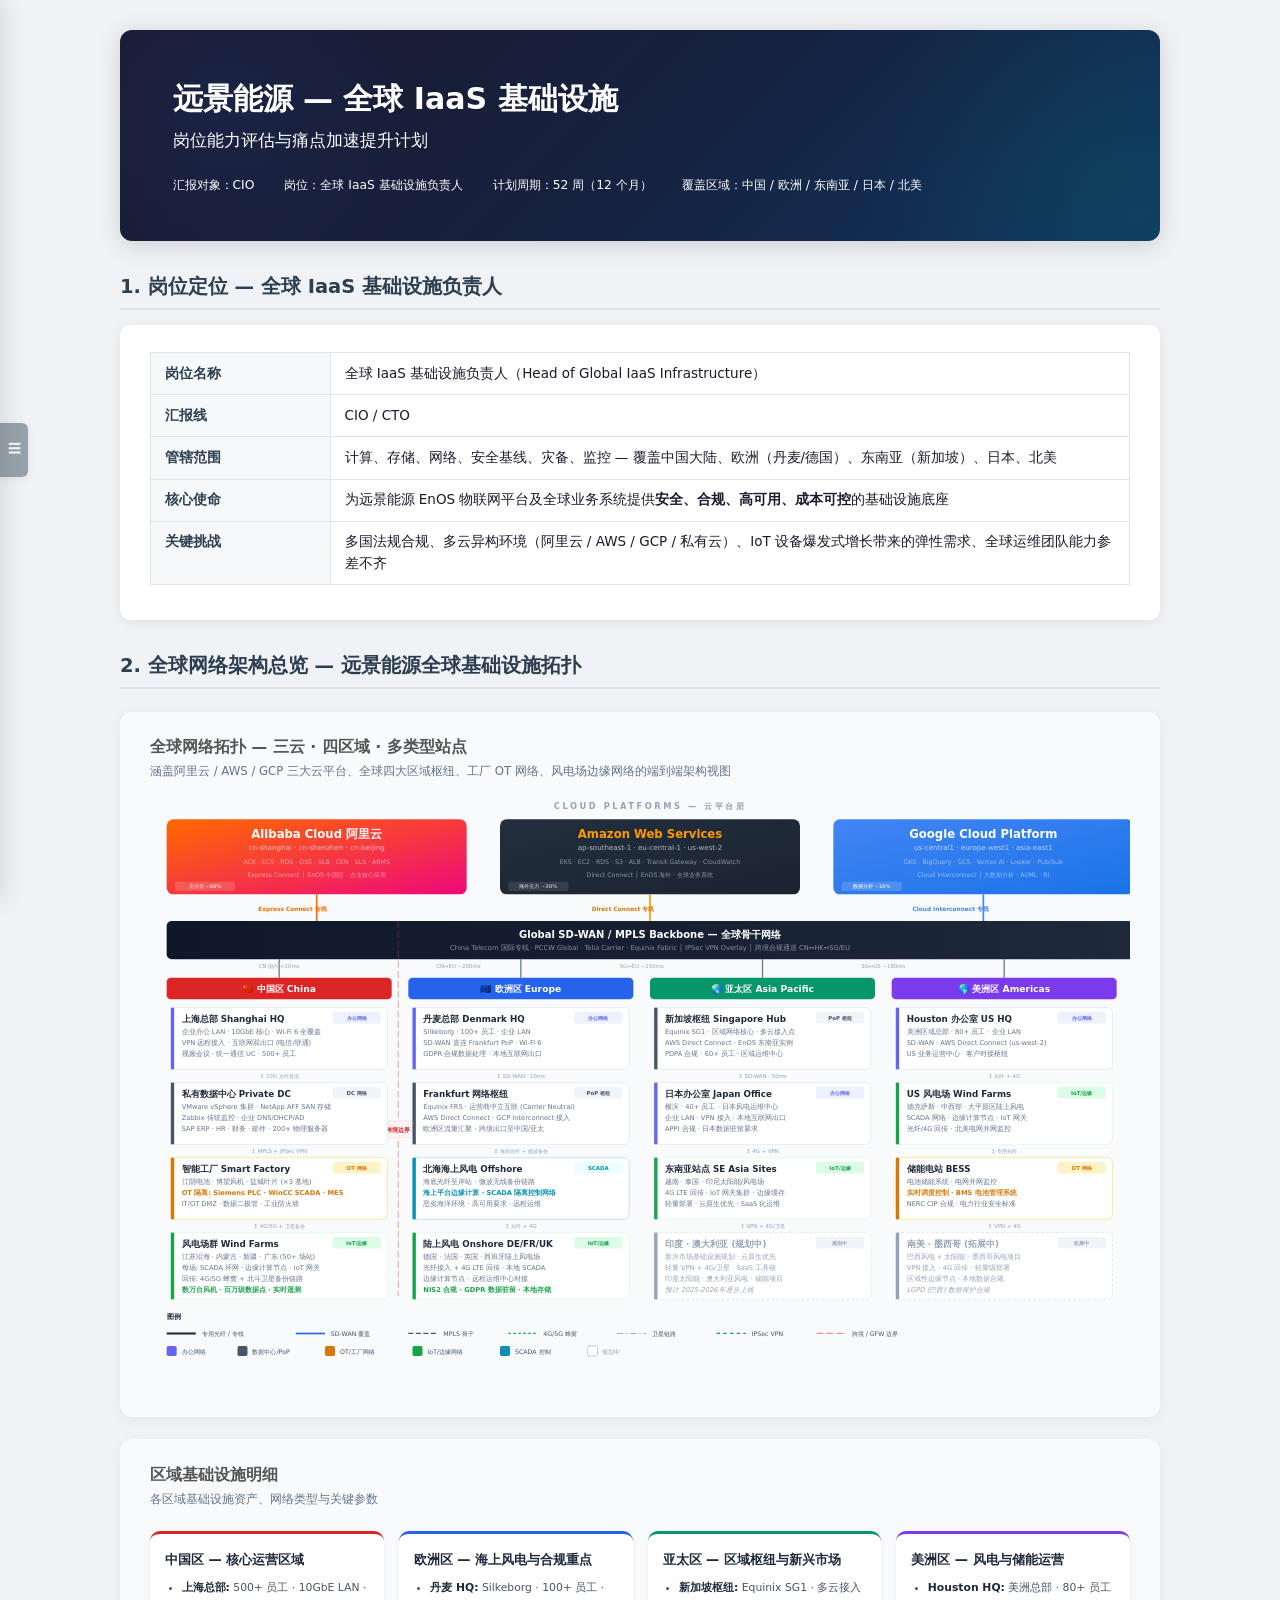
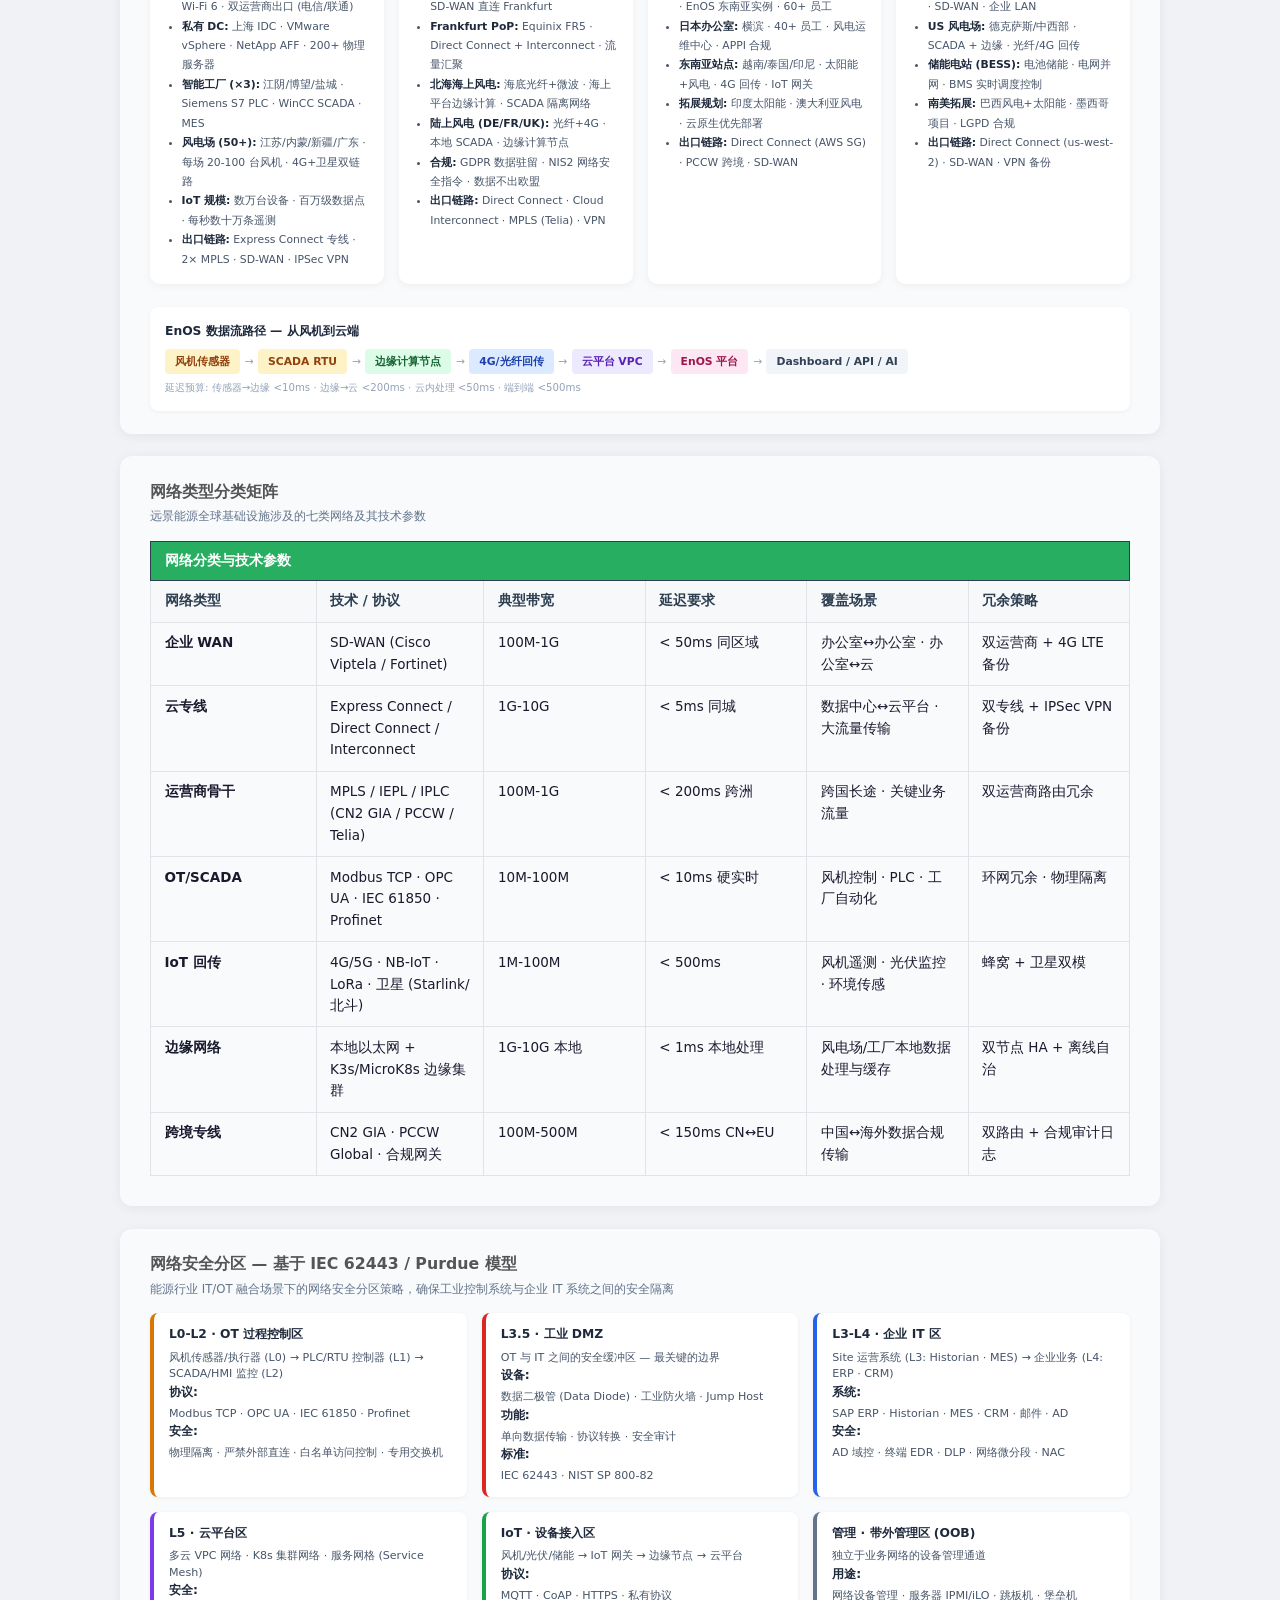
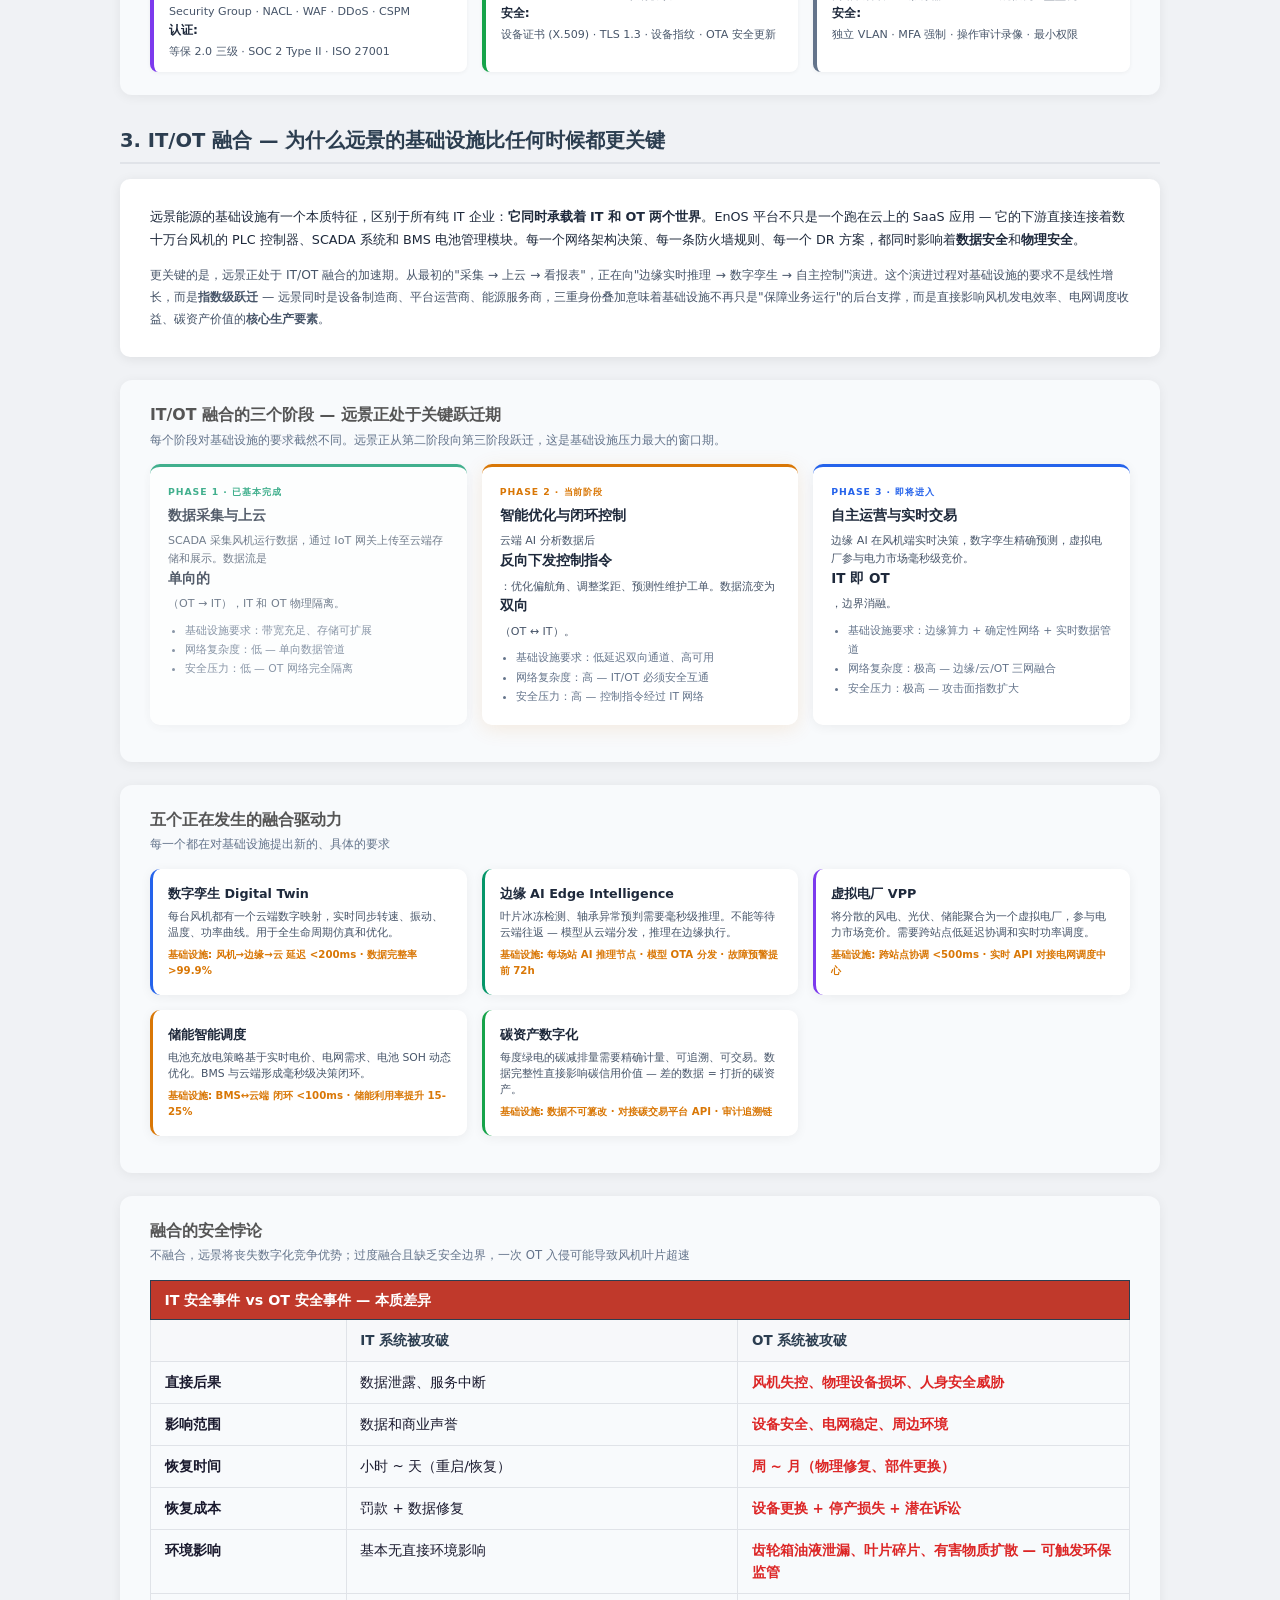
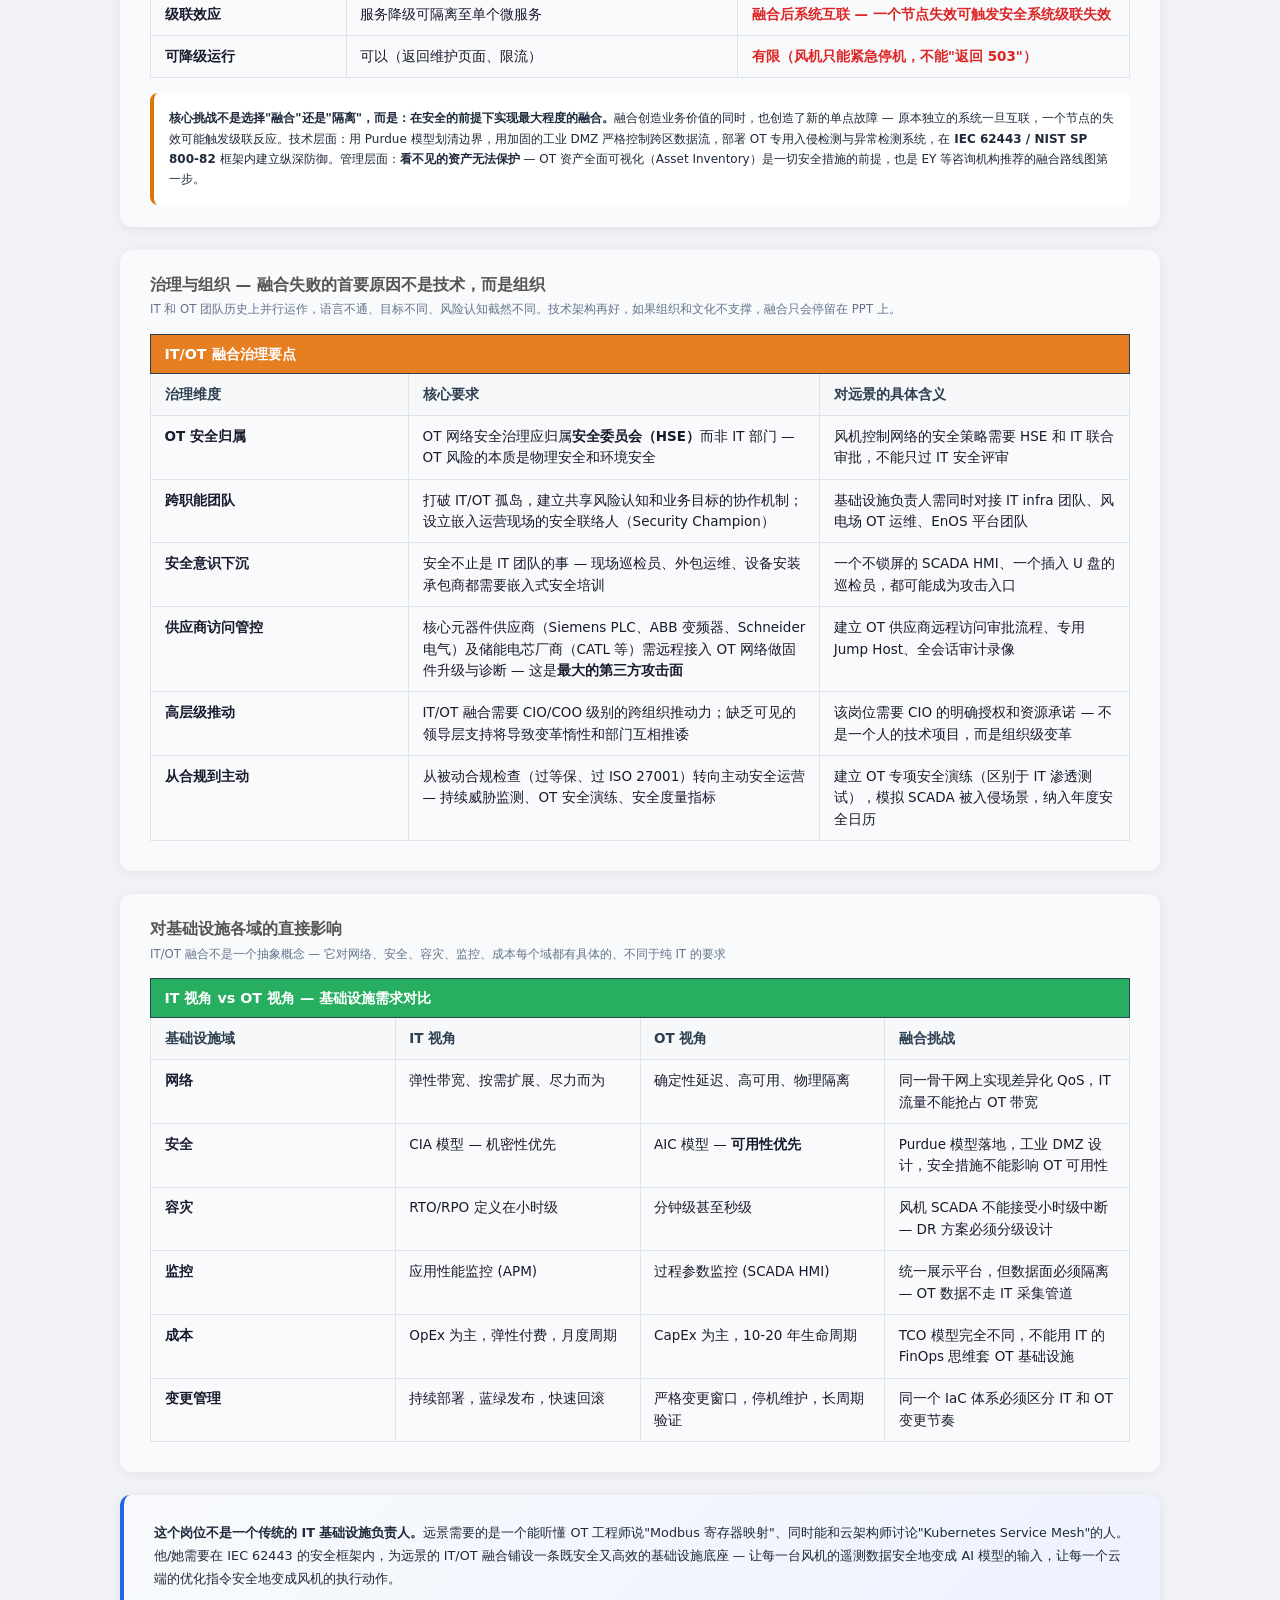
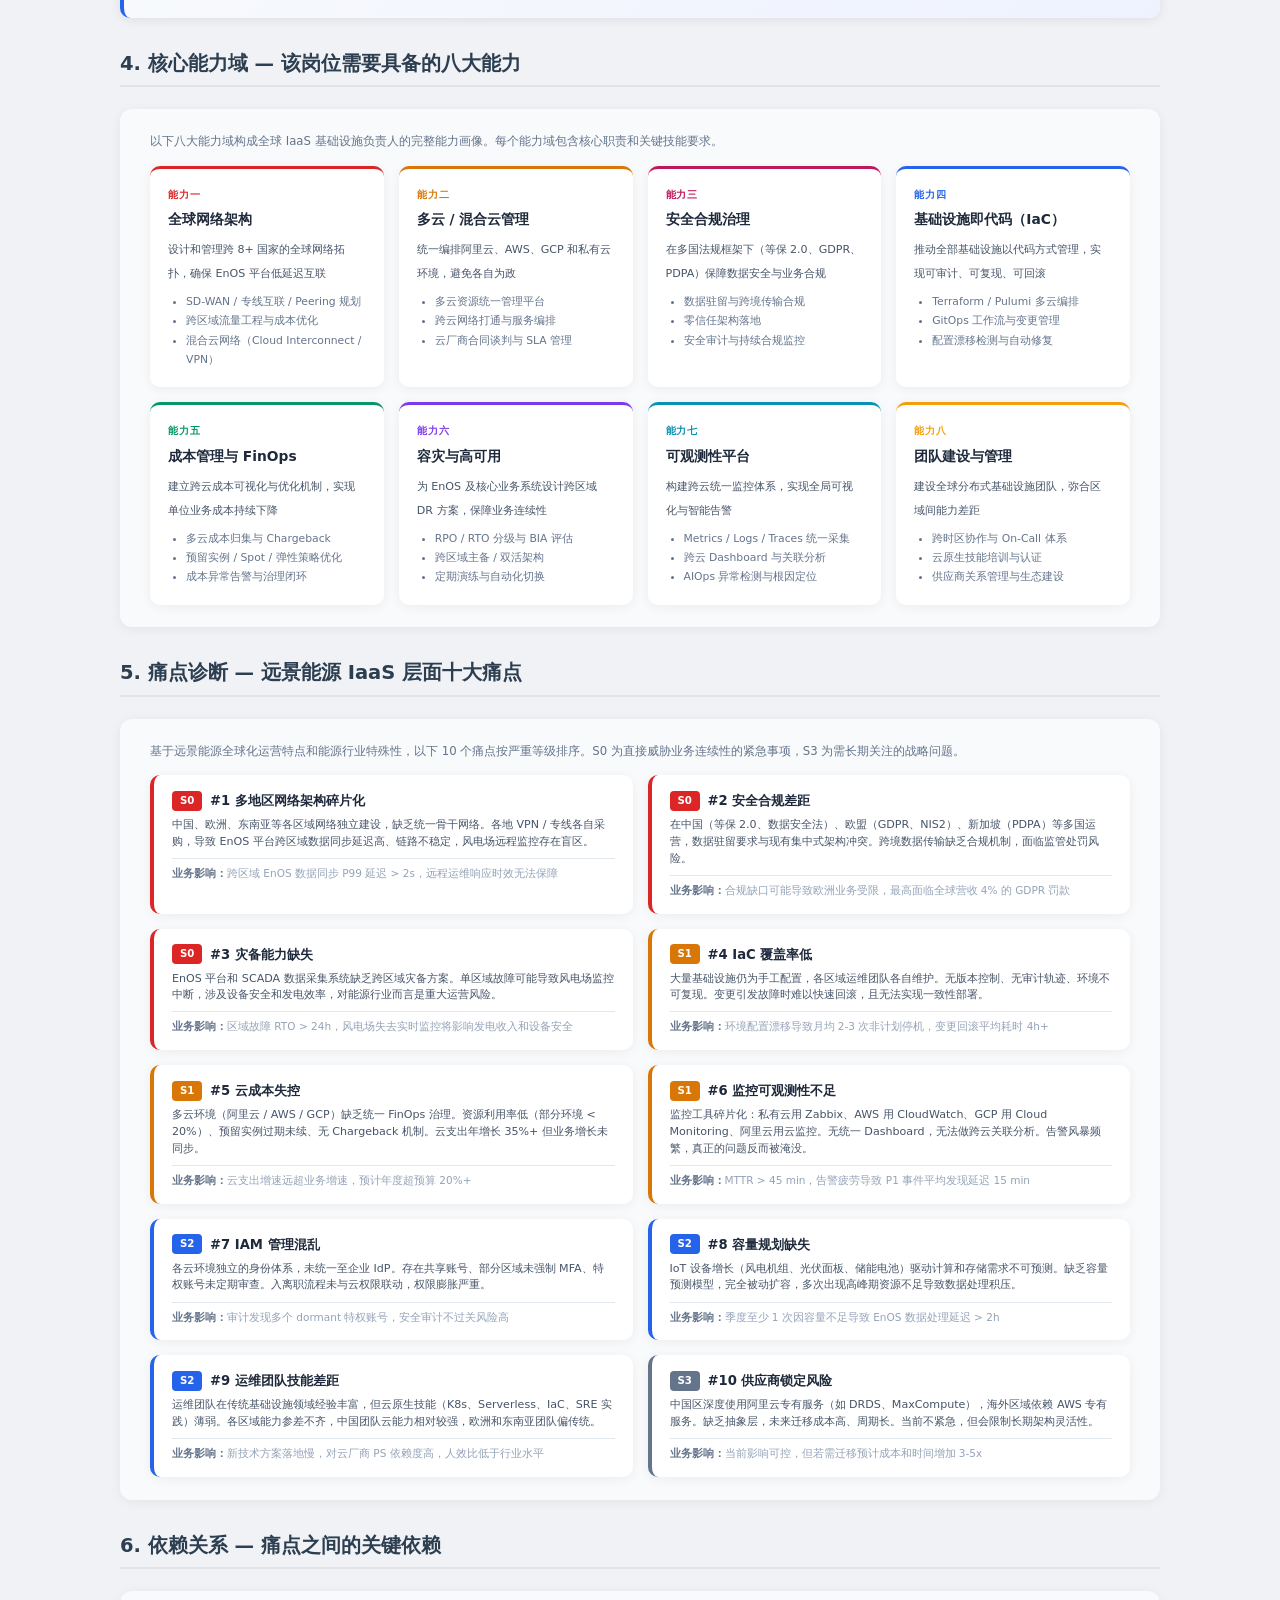
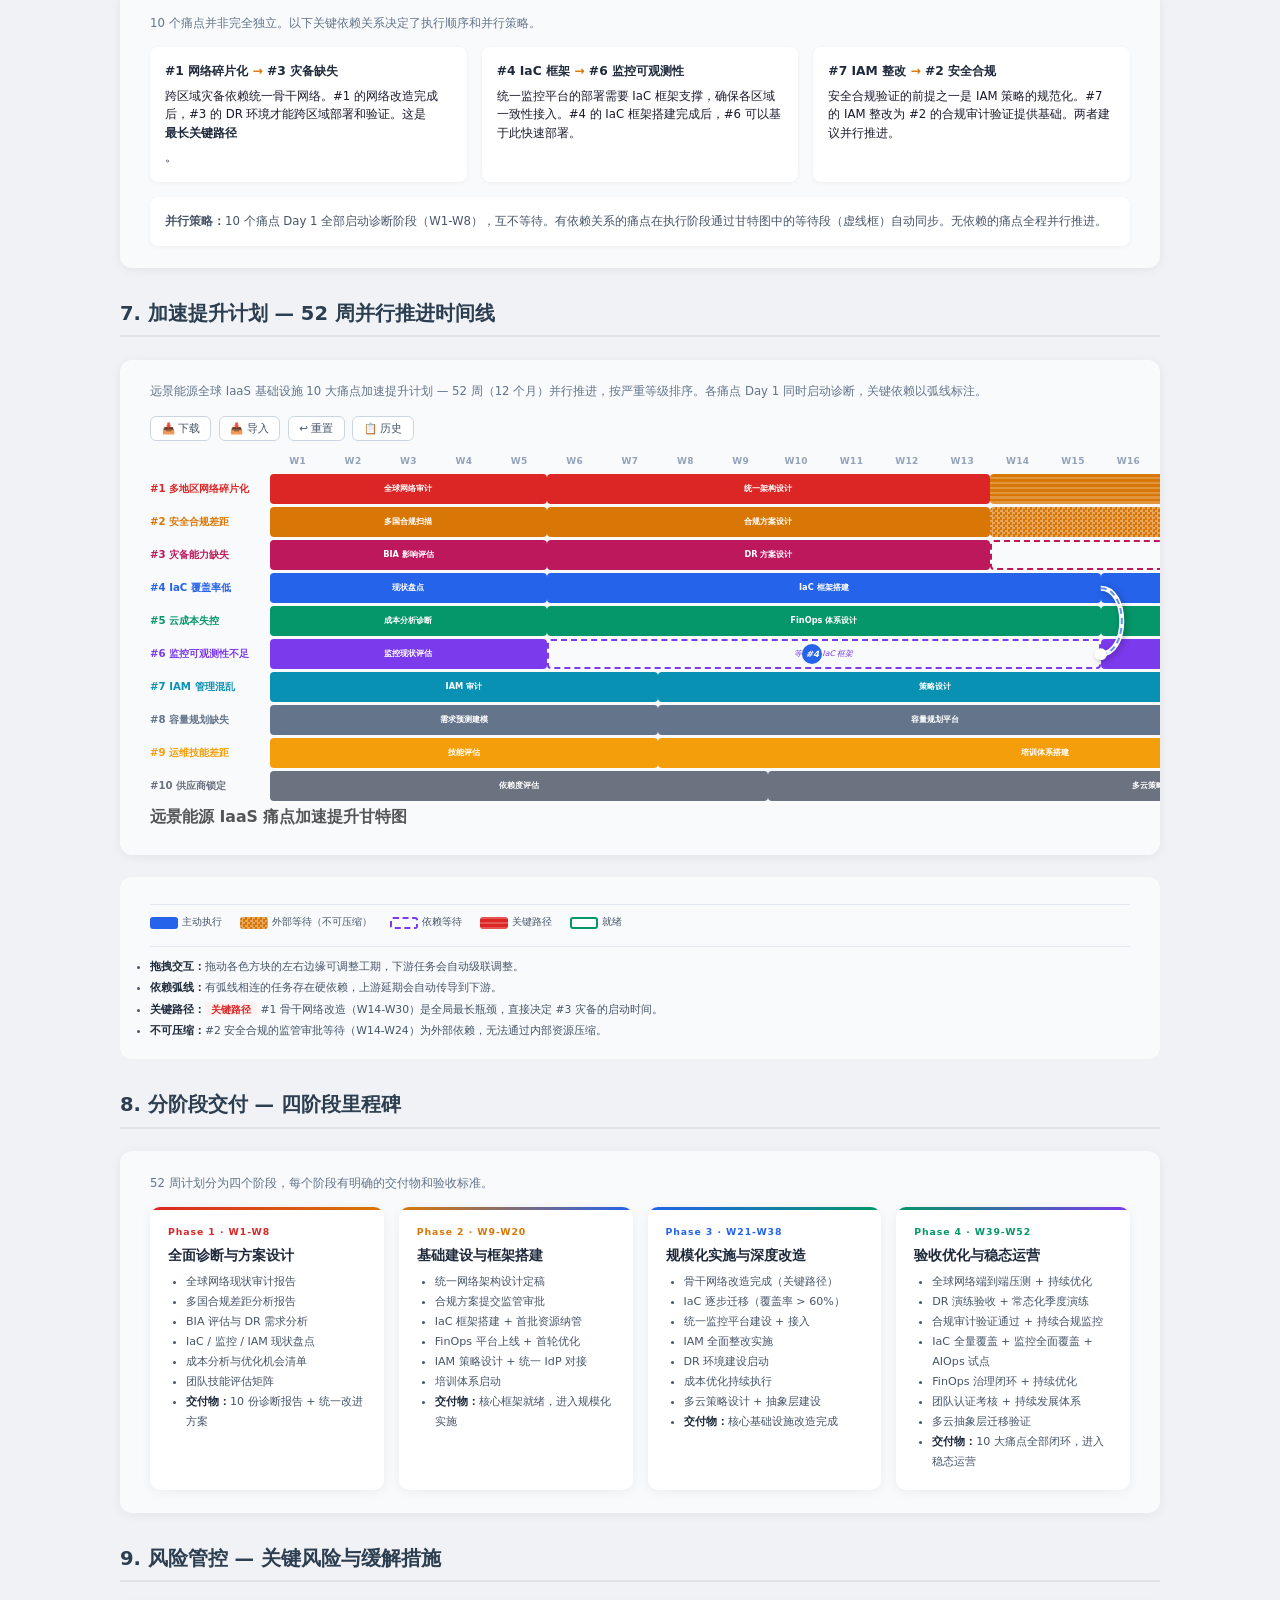
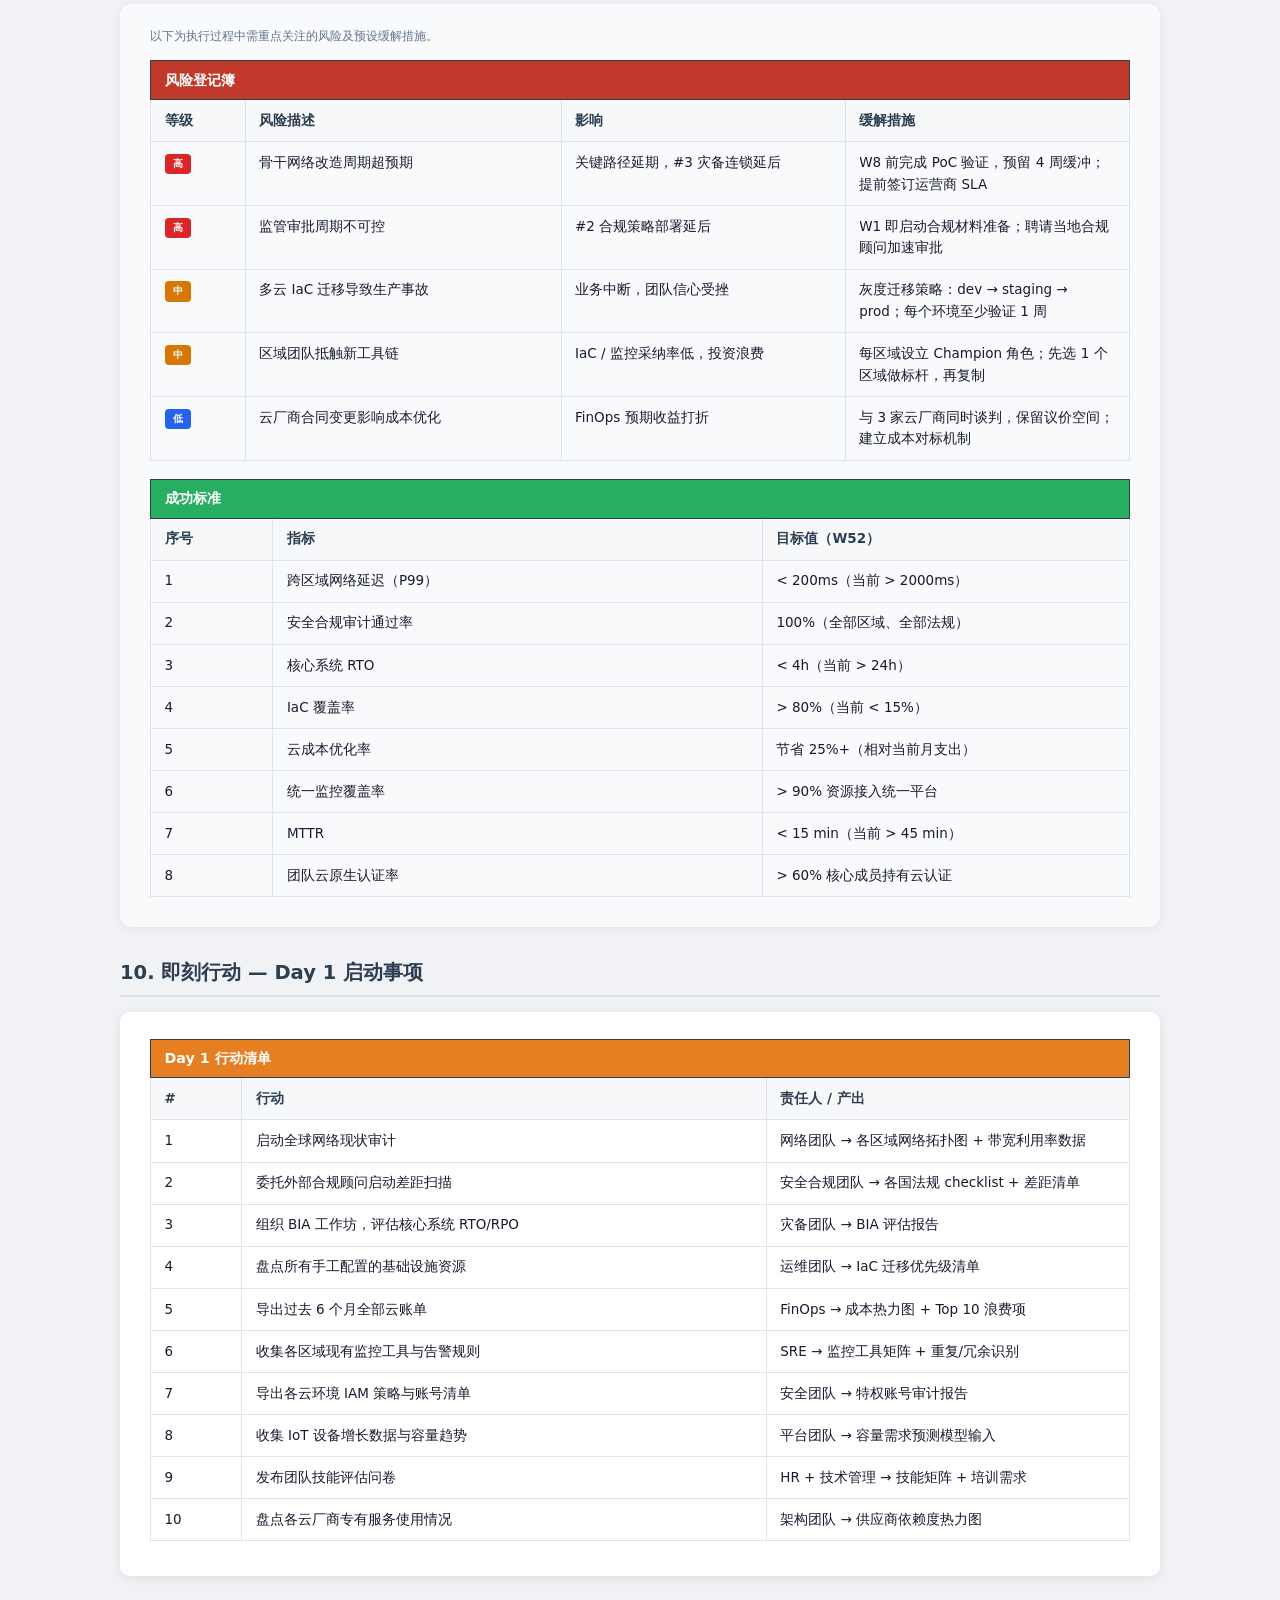
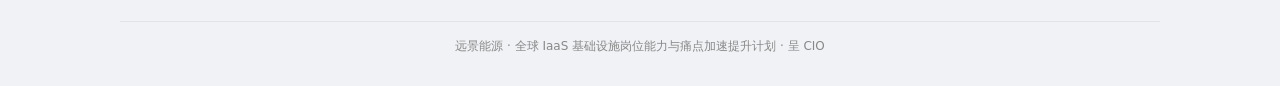
==== index.html @ 2260ba31 "Initial commit: 远景能源全球 IaaS 基础设施岗位能力评估与痛点加速提升计划 Co-Authored-By: Claude Opus 4.6 <noreply@anthropic.c" ====
<!DOCTYPE html>
<html lang="zh-CN">
<head>
<meta charset="UTF-8"><meta name="viewport" content="width=device-width,initial-scale=1">
<title>远景能源 — 全球 IaaS 基础设施岗位能力与痛点加速提升计划</title>
<link rel="stylesheet" href="style.css">
<style>
/* ── Cover ── */
.cover{background:linear-gradient(135deg,#1a1a2e 0%,#16213e 50%,#0f3460 100%);color:#fff;border-radius:12px;padding:3rem 3.5rem;margin-bottom:2rem;box-shadow:0 4px 24px rgba(0,0,0,.15);position:relative;overflow:hidden}
.cover::before{content:'';position:absolute;top:-40%;right:-20%;width:500px;height:500px;background:radial-gradient(circle,rgba(5,150,105,.15) 0%,transparent 70%);pointer-events:none}
.cover::after{content:'';position:absolute;bottom:-30%;left:-10%;width:400px;height:400px;background:radial-gradient(circle,rgba(37,99,235,.1) 0%,transparent 70%);pointer-events:none}
.cover h1{font-size:2rem;margin-bottom:.3rem;position:relative;z-index:1;color:#fff}
.cover .cover-sub{font-size:1.1rem;color:#fff;margin-bottom:1.5rem;position:relative;z-index:1}
.cover .cover-meta{display:flex;gap:2rem;flex-wrap:wrap;font-size:.82rem;color:#fff;position:relative;z-index:1}
.cover .cover-meta span{display:flex;align-items:center;gap:.4rem}

/* ── Capability Grid ── */
.cap-grid{display:grid;grid-template-columns:repeat(4,1fr);gap:1rem}
a.cap-card{text-decoration:none;color:inherit;display:block}
.cap-card{background:#fff;border-radius:10px;padding:1.2rem;box-shadow:0 2px 12px rgba(0,0,0,.06);border-top:3px solid var(--border);transition:transform .12s,box-shadow .12s;cursor:pointer}
.cap-card:hover{transform:translateY(-2px);box-shadow:0 6px 20px rgba(0,0,0,.1)}
.cap-card .cap-link{display:inline-block;margin-top:.5rem;font-size:.7rem;font-weight:600;color:#2563eb;opacity:.6;transition:opacity .15s}
.cap-card:hover .cap-link{opacity:1}
.cap-card .cap-num{font-size:.65rem;font-weight:700;letter-spacing:.1em;margin-bottom:.4rem}
.cap-card b{display:block;font-size:.92rem;color:#1e293b;margin-bottom:.4rem}
.cap-card span{font-size:.74rem;color:#475569;line-height:1.5}
.cap-card ul{margin:.5rem 0 0;padding-left:1.2rem;font-size:.72rem;color:#64748b;line-height:1.8}

/* ── Pain Point Cards ── */
.pain-grid{display:grid;grid-template-columns:repeat(2,1fr);gap:1rem}
.pain-card{background:#fff;border-radius:10px;box-shadow:0 2px 12px rgba(0,0,0,.06);padding:1rem 1.2rem;border-left:4px solid #e2e8f0;transition:transform .12s,box-shadow .12s}
.pain-card:hover{transform:translateY(-2px);box-shadow:0 6px 20px rgba(0,0,0,.1)}
.pain-card.s0{border-left-color:#dc2626}
.pain-card.s1{border-left-color:#d97706}
.pain-card.s2{border-left-color:#2563eb}
.pain-card.s3{border-left-color:#64748b}
.pain-card .pain-hdr{display:flex;align-items:center;gap:.5rem;margin-bottom:.4rem}
.pain-card .pain-hdr b{font-size:.88rem;color:#1e293b}
.pain-card .pain-desc{font-size:.74rem;color:#475569;line-height:1.5}
.pain-card .pain-impact{margin-top:.5rem;padding-top:.4rem;border-top:1px solid #e2e8f0;font-size:.7rem;color:#94a3b8}
.pain-card .pain-impact b{font-size:.7rem;color:#64748b}

/* ── Severity Badge ── */
.sev{display:inline-block;padding:2px 8px;border-radius:4px;font-size:.68rem;font-weight:700;color:#fff}
.sev-s0{background:#dc2626}
.sev-s1{background:#d97706}
.sev-s2{background:#2563eb}
.sev-s3{background:#64748b}

/* ── Gantt Timeline (52 weeks) ── */
.gt{background:#f8fafc;border-radius:12px;padding:1.5rem 2rem;box-shadow:0 2px 12px rgba(0,0,0,.06);overflow-x:auto;margin:1.5rem 0}
.gt h3{margin:0 0 .2rem;font-size:1.05rem}
.gt>p{font-size:.78rem;color:#64748b;margin:0 0 1rem}
.gt-wrap{min-width:3000px;position:relative}
.gt-cutover{position:absolute;right:0;top:0;bottom:0;width:10px;background:transparent;cursor:col-resize;z-index:10;box-sizing:content-box}
.gt-cutover svg{position:absolute;right:-4px;top:0;width:6px;height:100%;overflow:visible;filter:drop-shadow(2px 2px 3px rgba(0,0,0,.25))}
.gt-cutover .cut-halo{stroke:#fff;stroke-width:5}
.gt-cutover .cut-line{stroke:#fde68a;stroke-width:2;stroke-dasharray:6,4;opacity:.7;transition:stroke .15s,opacity .15s}
.gt-cutover:hover .cut-line{stroke:#fcd34d;opacity:.9}
.gt-cutover.cut-drag .cut-line{stroke:#fcd34d;stroke-dasharray:none;opacity:.9}
.gt-cutover .cut-dot{position:absolute;right:0;bottom:0;width:12px;height:12px;border-radius:50%;background:#fff;box-shadow:2px 2px 3px rgba(0,0,0,.25);transform:translate(7px,6px)}
.gt-cutover:hover .cut-dot{background:#fff}
.gt-cutover span{position:absolute;bottom:100%;right:0;transform:translateX(calc(50%));margin-bottom:2px;font-size:.58rem;font-weight:700;color:#dc2626;white-space:nowrap;letter-spacing:.04em;background:linear-gradient(135deg,#fef3c7,#fde68a);padding:2px 8px;border-radius:4px}
/* Header row — dynamic columns set by JS */
.gt-hdr{display:grid;gap:0;margin-bottom:.15rem}
.gt-hdr span{font-size:.6rem;font-weight:700;color:#94a3b8;text-align:center;padding:.25rem 0;letter-spacing:.04em}
.gt-hdr span:first-child{text-align:left;color:#475569}
/* Chain rows — dynamic columns set by JS */
.gt-row{display:grid;gap:0;margin-bottom:3px;align-items:center;min-height:30px}
.gt-label{font-size:.68rem;font-weight:700;line-height:1.2;padding-right:.4rem;white-space:nowrap;overflow:hidden;text-overflow:ellipsis}
.gt-label small{display:block;font-weight:400;font-size:.58rem;opacity:.7;margin-top:1px}
/* Segment base */
.gt-seg{border-radius:4px;padding:2px 4px;font-size:.55rem;font-weight:600;text-align:center;line-height:1.4;white-space:nowrap;overflow:hidden;text-overflow:ellipsis;min-height:30px;display:flex;align-items:center;justify-content:center}
.gt-act{color:#fff}
.gt-ext{background-image:repeating-conic-gradient(rgba(255,255,255,.35) 0% 25%,transparent 0% 50%)!important;background-size:5px 5px!important;color:#fff;font-style:italic}
.gt-blk{border:2px dashed;background:transparent!important;font-style:italic;font-weight:500;font-size:.52rem}
.gt-done{background:#fff!important;border:2px solid;font-weight:700;font-size:.55rem}
.gt-crit{background:#d97706 repeating-linear-gradient(0deg,rgba(255,255,255,.22) 0,rgba(255,255,255,.22) 2.5px,transparent 2.5px,transparent 5px)!important;color:#fff!important;font-weight:700;font-size:.52rem}
/* Row colors — 10 distinct */
.gc-1 .gt-act,.gc-1 .gt-ext{background-color:#dc2626}.gc-1 .gt-blk{border-color:#dc2626;color:#dc2626}.gc-1 .gt-done{border-color:#dc2626;color:#dc2626}
.gc-2 .gt-act,.gc-2 .gt-ext{background-color:#d97706}.gc-2 .gt-blk{border-color:#d97706;color:#d97706}.gc-2 .gt-done{border-color:#d97706;color:#d97706}
.gc-3 .gt-act,.gc-3 .gt-ext{background-color:#be185d}.gc-3 .gt-blk{border-color:#be185d;color:#be185d}.gc-3 .gt-done{border-color:#be185d;color:#be185d}
.gc-4 .gt-act,.gc-4 .gt-ext{background-color:#2563eb}.gc-4 .gt-blk{border-color:#2563eb;color:#2563eb}.gc-4 .gt-done{border-color:#2563eb;color:#2563eb}
.gc-5 .gt-act,.gc-5 .gt-ext{background-color:#059669}.gc-5 .gt-blk{border-color:#059669;color:#059669}.gc-5 .gt-done{border-color:#059669;color:#059669}
.gc-6 .gt-act,.gc-6 .gt-ext{background-color:#7c3aed}.gc-6 .gt-blk{border-color:#7c3aed;color:#7c3aed}.gc-6 .gt-done{border-color:#7c3aed;color:#7c3aed}
.gc-7 .gt-act,.gc-7 .gt-ext{background-color:#0891b2}.gc-7 .gt-blk{border-color:#0891b2;color:#0891b2}.gc-7 .gt-done{border-color:#0891b2;color:#0891b2}
.gc-8 .gt-act,.gc-8 .gt-ext{background-color:#64748b}.gc-8 .gt-blk{border-color:#64748b;color:#64748b}.gc-8 .gt-done{border-color:#64748b;color:#64748b}
.gc-9 .gt-act,.gc-9 .gt-ext{background-color:#f59e0b}.gc-9 .gt-blk{border-color:#f59e0b;color:#f59e0b}.gc-9 .gt-done{border-color:#f59e0b;color:#f59e0b}
.gc-10 .gt-act,.gc-10 .gt-ext{background-color:#6b7280}.gc-10 .gt-blk{border-color:#6b7280;color:#6b7280}.gc-10 .gt-done{border-color:#6b7280;color:#6b7280}
/* SVG overlay */
.g2-svg{position:absolute;top:0;left:0;width:100%;height:100%;pointer-events:none;z-index:5;overflow:visible;filter:drop-shadow(2px 2px 3px rgba(0,0,0,.25))}
.g2-hl{box-shadow:0 0 0 2px rgba(217,119,6,.5)!important}
/* Gantt legend */
.gt-legend{display:flex;gap:1.2rem;flex-wrap:wrap;margin-top:.8rem;padding-top:.6rem;border-top:1px solid #e2e8f0}
.gt-legend span{font-size:.68rem;color:#475569;display:flex;align-items:center;gap:4px}
.gt-legend i{display:inline-block;width:28px;height:12px;border-radius:3px;font-style:normal}
.gt-legend i.leg-act{background:#2563eb}
.gt-legend i.leg-ext{background:#d97706;background-image:repeating-conic-gradient(rgba(255,255,255,.35) 0% 25%,transparent 0% 50%);background-size:5px 5px}
.gt-legend i.leg-blk{background:transparent;border:2px dashed #7c3aed}
.gt-legend i.leg-crit{background:#dc2626;background-image:repeating-linear-gradient(0deg,rgba(255,255,255,.22) 0,rgba(255,255,255,.22) 2.5px,transparent 2.5px,transparent 5px)}
.gt-legend i.leg-done{background:#fff;border:2px solid #059669}
.gt-notes{margin-top:1rem;padding-top:.8rem;border-top:1px solid #e2e8f0}
.gt-notes li{font-size:.72rem;color:#475569;margin-bottom:.35rem;line-height:1.5}
.gt-notes li b{color:#1e293b}
.gt-notes li em{font-style:normal;background:#fef2f2;color:#dc2626;padding:.1rem .4rem;border-radius:3px;font-size:.66rem;font-weight:600}

/* ── Phase Cards ── */
.phase-grid{display:grid;grid-template-columns:repeat(4,1fr);gap:1rem}
.phase-card{background:#fff;border-radius:10px;padding:1.2rem;box-shadow:0 2px 12px rgba(0,0,0,.06);position:relative;overflow:hidden}
.phase-card::before{content:'';position:absolute;top:0;left:0;right:0;height:3px}
.phase-card.p1::before{background:linear-gradient(90deg,#dc2626,#d97706)}
.phase-card.p2::before{background:linear-gradient(90deg,#d97706,#2563eb)}
.phase-card.p3::before{background:linear-gradient(90deg,#2563eb,#059669)}
.phase-card.p4::before{background:linear-gradient(90deg,#059669,#7c3aed)}
.phase-card .phase-tag{font-size:.62rem;font-weight:700;letter-spacing:.1em;margin-bottom:.3rem}
.phase-card b{display:block;font-size:.9rem;color:#1e293b;margin-bottom:.4rem}
.phase-card ul{padding-left:1.2rem;font-size:.74rem;color:#475569;line-height:1.8;margin:0}
.phase-card li b{font-size:.74rem;display:inline}

/* ── Risk Table ── */
.risk-wrap{background:#f8fafc;border-radius:12px;padding:1.5rem 2rem;box-shadow:0 2px 12px rgba(0,0,0,.06);margin:1.5rem 0}
.risk-wrap h3{margin:0 0 .2rem;font-size:1.05rem}
.risk-wrap>p{font-size:.78rem;color:#64748b;margin:0 0 1rem}

/* ── Side Nav ── */
.snav-btn{position:fixed;left:0;top:50%;transform:translateY(-50%);z-index:200;width:28px;height:54px;background:var(--accent);color:#fff;border:none;border-radius:0 6px 6px 0;cursor:pointer;font-size:.85rem;line-height:1;display:flex;align-items:center;justify-content:center;box-shadow:1px 2px 8px rgba(0,0,0,.15);opacity:.45;transition:opacity .2s}
.snav-btn:hover{opacity:.85}
.snav-btn.open{opacity:.9}
.snav-panel{position:fixed;left:0;top:0;bottom:0;width:220px;background:#fff;box-shadow:3px 0 24px rgba(0,0,0,.12);z-index:199;transform:translateX(-100%);transition:transform .25s ease;display:flex;flex-direction:column;padding:1.5rem 0}
.snav-panel.open{transform:translateX(0)}
.snav-panel .snav-title{font-size:.7rem;font-weight:700;color:var(--text3);text-transform:uppercase;letter-spacing:.1em;padding:0 1.2rem .6rem;border-bottom:1px solid var(--border)}
.snav-panel a{display:flex;align-items:center;gap:.5rem;padding:.55rem 1.2rem;font-size:.82rem;font-weight:500;color:var(--text2);text-decoration:none;transition:background .12s,color .12s;border-left:3px solid transparent}
.snav-panel a:hover{background:#f1f5f9;color:var(--accent)}
.snav-panel a .snav-num{font-size:.65rem;font-weight:700;color:var(--text3);min-width:14px}
.snav-backdrop{position:fixed;inset:0;z-index:198;background:rgba(0,0,0,.08);opacity:0;pointer-events:none;transition:opacity .25s}
.snav-backdrop.open{opacity:1;pointer-events:auto}

/* ── Dependency Diagram ── */
.dep-wrap{background:#f8fafc;border-radius:12px;padding:1.5rem 2rem;box-shadow:0 2px 12px rgba(0,0,0,.06);margin:1.5rem 0}
.dep-grid{display:grid;grid-template-columns:repeat(3,1fr);gap:1rem}
.dep-item{background:#fff;border-radius:8px;padding:1rem;box-shadow:0 1px 4px rgba(0,0,0,.05);font-size:.78rem;line-height:1.6}
.dep-item b{color:#1e293b;display:block;margin-bottom:.3rem;font-size:.82rem}
.dep-item .dep-arrow{color:#d97706;font-weight:700;font-size:.82rem}

/* ── Network Architecture ── */
.net-arch{background:#f8fafc;border-radius:12px;padding:1.5rem 2rem;box-shadow:0 2px 12px rgba(0,0,0,.06);margin:1.5rem 0;overflow:hidden}
.net-arch h3{margin:0 0 .2rem;font-size:1.05rem}
.net-arch>p{font-size:.78rem;color:#64748b;margin:0 0 1rem}
.net-svg-wrap{overflow-x:auto;-webkit-overflow-scrolling:touch;margin:1rem 0}
.net-svg-wrap svg{display:block;min-width:1000px;height:auto}
.net-detail-grid{display:grid;grid-template-columns:repeat(4,1fr);gap:1rem;margin-top:1.5rem}
.net-rcard{background:#fff;border-radius:10px;padding:1rem;box-shadow:0 2px 8px rgba(0,0,0,.05);border-top:3px solid #e2e8f0}
.net-rcard.rc-cn{border-top-color:#dc2626}.net-rcard.rc-eu{border-top-color:#2563eb}
.net-rcard.rc-ap{border-top-color:#059669}.net-rcard.rc-us{border-top-color:#7c3aed}
.net-rcard b{display:block;font-size:.88rem;color:#1e293b;margin-bottom:.5rem}
.net-rcard ul{margin:0;padding-left:1.1rem;font-size:.72rem;color:#475569;line-height:1.8}
.net-rcard li b{display:inline;font-size:.72rem}
.net-zone-grid{display:grid;grid-template-columns:repeat(3,1fr);gap:1rem;margin-top:1rem}
.net-zone{background:#fff;border-radius:8px;padding:.8rem 1rem;box-shadow:0 1px 4px rgba(0,0,0,.05);border-left:4px solid #e2e8f0;font-size:.74rem}
.net-zone b{display:block;font-size:.82rem;color:#1e293b;margin-bottom:.3rem}
.net-zone p{color:#475569;line-height:1.5;margin:0}
.net-zone.nz-ot{border-left-color:#d97706}.net-zone.nz-dmz{border-left-color:#dc2626}
.net-zone.nz-it{border-left-color:#2563eb}.net-zone.nz-cloud{border-left-color:#7c3aed}
.net-zone.nz-iot{border-left-color:#16a34a}.net-zone.nz-mgmt{border-left-color:#64748b}
.net-flow{display:flex;align-items:center;gap:.3rem;flex-wrap:wrap;font-size:.72rem}
.net-flow span.nf{padding:4px 10px;border-radius:4px;font-weight:600}
/* ── IT/OT Integration ── */
.itot-phases{display:grid;grid-template-columns:repeat(3,1fr);gap:1rem;margin:1rem 0}
.itot-phase{background:#fff;border-radius:10px;padding:1.2rem;box-shadow:0 2px 12px rgba(0,0,0,.06);border-top:3px solid #e2e8f0}
.itot-phase .ip-tag{font-size:.62rem;font-weight:700;letter-spacing:.1em;margin-bottom:.3rem}
.itot-phase b{display:block;font-size:.9rem;color:#1e293b;margin-bottom:.4rem}
.itot-phase p{font-size:.74rem;color:#475569;line-height:1.6;margin:0}
.itot-phase ul{margin:.5rem 0 0;padding-left:1.1rem;font-size:.72rem;color:#64748b;line-height:1.8}
.itot-drivers{display:grid;grid-template-columns:repeat(3,1fr);gap:1rem;margin:1rem 0}
.itot-driver{background:#fff;border-radius:10px;padding:1rem;box-shadow:0 2px 12px rgba(0,0,0,.06);border-left:3px solid #2563eb}
.itot-driver b{display:block;font-size:.85rem;color:#1e293b;margin-bottom:.3rem}
.itot-driver p{font-size:.72rem;color:#475569;line-height:1.5;margin:0}
.itot-driver .itot-kpi{margin-top:.4rem;font-size:.68rem;color:#d97706;font-weight:600}

@media(max-width:900px){
  .cap-grid,.net-detail-grid,.net-zone-grid,.itot-drivers{grid-template-columns:repeat(2,1fr)}
  .phase-grid{grid-template-columns:repeat(2,1fr)}
}
@media(max-width:700px){
  body{padding:1rem}
  .cap-grid,.pain-grid,.phase-grid,.net-detail-grid,.net-zone-grid,.itot-drivers,.itot-phases{grid-template-columns:1fr}
  .cover{padding:2rem 1.5rem}
  .cover h1{font-size:1.4rem}
}
</style>
</head>
<body>

<!-- ===== Cover ===== -->
<div class="cover">
  <h1>远景能源 — 全球 IaaS 基础设施</h1>
  <div class="cover-sub">岗位能力评估与痛点加速提升计划</div>
  <div class="cover-meta">
    <span>汇报对象：CIO</span>
    <span>岗位：全球 IaaS 基础设施负责人</span>
    <span>计划周期：52 周（12 个月）</span>
    <span>覆盖区域：中国 / 欧洲 / 东南亚 / 日本 / 北美</span>
  </div>
</div>

<!-- ===== Side Nav ===== -->
<button class="snav-btn" id="snavBtn" aria-label="导航">&#9776;</button>
<div class="snav-backdrop" id="snavBg"></div>
<nav class="snav-panel" id="snavPanel">
  <div class="snav-title">章节导航</div>
  <a href="#sec-role"><span class="snav-num">1</span>岗位定位</a>
  <a href="#sec-net"><span class="snav-num">2</span>全球网络架构</a>
  <a href="#sec-itot"><span class="snav-num">3</span>IT/OT 融合</a>
  <a href="#sec-cap"><span class="snav-num">4</span>核心能力域</a>
  <a href="#sec-pain"><span class="snav-num">5</span>痛点诊断</a>
  <a href="#sec-dep"><span class="snav-num">6</span>依赖关系</a>
  <a href="#sec-gantt"><span class="snav-num">7</span>加速提升计划</a>
  <a href="#sec-phase"><span class="snav-num">8</span>分阶段交付</a>
  <a href="#sec-risk"><span class="snav-num">9</span>风险管控</a>
  <a href="#sec-next"><span class="snav-num">10</span>即刻行动</a>
</nav>

<!-- ===== 1. Role Overview ===== -->
<h2 id="sec-role">1. 岗位定位 — 全球 IaaS 基础设施负责人</h2>
<div class="card">
<table>
  <tr><th>岗位名称</th><td>全球 IaaS 基础设施负责人（Head of Global IaaS Infrastructure）</td></tr>
  <tr><th>汇报线</th><td>CIO / CTO</td></tr>
  <tr><th>管辖范围</th><td>计算、存储、网络、安全基线、灾备、监控 — 覆盖中国大陆、欧洲（丹麦/德国）、东南亚（新加坡）、日本、北美</td></tr>
  <tr><th>核心使命</th><td>为远景能源 EnOS 物联网平台及全球业务系统提供<b>安全、合规、高可用、成本可控</b>的基础设施底座</td></tr>
  <tr><th>关键挑战</th><td>多国法规合规、多云异构环境（阿里云 / AWS / GCP / 私有云）、IoT 设备爆发式增长带来的弹性需求、全球运维团队能力参差不齐</td></tr>
</table>
</div>

<!-- ===== 2. Global Network Architecture ===== -->
<h2 id="sec-net">2. 全球网络架构总览 — 远景能源全球基础设施拓扑</h2>

<div class="net-arch">
<h3>全球网络拓扑 — 三云 · 四区域 · 多类型站点</h3>
<p>涵盖阿里云 / AWS / GCP 三大云平台、全球四大区域枢纽、工厂 OT 网络、风电场边缘网络的端到端架构视图</p>
<div class="net-svg-wrap">
<svg viewBox="0 0 1200 700" xmlns="http://www.w3.org/2000/svg" style="font-family:system-ui,-apple-system,sans-serif">
<defs>
<linearGradient id="gA" x1="0" y1="0" x2="1" y2="1"><stop offset="0%" stop-color="#ff6a00"/><stop offset="100%" stop-color="#ee0979"/></linearGradient>
<linearGradient id="gW" x1="0" y1="0" x2="1" y2="1"><stop offset="0%" stop-color="#232f3e"/><stop offset="100%" stop-color="#1a2332"/></linearGradient>
<linearGradient id="gG" x1="0" y1="0" x2="1" y2="1"><stop offset="0%" stop-color="#4285f4"/><stop offset="100%" stop-color="#1a73e8"/></linearGradient>
<linearGradient id="gB" x1="0" y1="0" x2="1" y2="0"><stop offset="0%" stop-color="#0f172a"/><stop offset="100%" stop-color="#1e293b"/></linearGradient>
</defs>

<!-- ── CLOUD TIER ── -->
<text x="600" y="16" text-anchor="middle" font-size="10" font-weight="700" fill="#94a3b8" letter-spacing="3">CLOUD PLATFORMS — 云平台层</text>

<!-- Alibaba Cloud -->
<rect x="20" y="28" width="360" height="90" rx="8" fill="url(#gA)"/>
<text x="200" y="50" text-anchor="middle" font-size="14" font-weight="700" fill="#fff">Alibaba Cloud 阿里云</text>
<text x="200" y="65" text-anchor="middle" font-size="8.5" fill="rgba(255,255,255,0.65)">cn-shanghai · cn-shenzhen · cn-beijing</text>
<text x="200" y="82" text-anchor="middle" font-size="7.5" fill="rgba(255,255,255,0.5)">ACK · ECS · RDS · OSS · SLB · CEN · SLS · ARMS</text>
<text x="200" y="97" text-anchor="middle" font-size="7.5" fill="rgba(255,255,255,0.5)">Express Connect │ EnOS 中国区 · 企业核心应用</text>
<rect x="30" y="103" width="72" height="11" rx="2" fill="rgba(255,255,255,0.15)"/><text x="66" y="111" text-anchor="middle" font-size="6" fill="rgba(255,255,255,0.7)" font-weight="600">主力云 ~60%</text>

<!-- AWS -->
<rect x="420" y="28" width="360" height="90" rx="8" fill="url(#gW)"/>
<text x="600" y="50" text-anchor="middle" font-size="14" font-weight="700" fill="#ff9900">Amazon Web Services</text>
<text x="600" y="65" text-anchor="middle" font-size="8.5" fill="rgba(255,255,255,0.65)">ap-southeast-1 · eu-central-1 · us-west-2</text>
<text x="600" y="82" text-anchor="middle" font-size="7.5" fill="rgba(255,255,255,0.5)">EKS · EC2 · RDS · S3 · ALB · Transit Gateway · CloudWatch</text>
<text x="600" y="97" text-anchor="middle" font-size="7.5" fill="rgba(255,255,255,0.5)">Direct Connect │ EnOS 海外 · 全球业务系统</text>
<rect x="430" y="103" width="72" height="11" rx="2" fill="rgba(255,255,255,0.1)"/><text x="466" y="111" text-anchor="middle" font-size="6" fill="rgba(255,255,255,0.6)" font-weight="600">海外主力 ~30%</text>

<!-- GCP -->
<rect x="820" y="28" width="360" height="90" rx="8" fill="url(#gG)"/>
<text x="1000" y="50" text-anchor="middle" font-size="14" font-weight="700" fill="#fff">Google Cloud Platform</text>
<text x="1000" y="65" text-anchor="middle" font-size="8.5" fill="rgba(255,255,255,0.65)">us-central1 · europe-west1 · asia-east1</text>
<text x="1000" y="82" text-anchor="middle" font-size="7.5" fill="rgba(255,255,255,0.5)">GKE · BigQuery · GCS · Vertex AI · Looker · Pub/Sub</text>
<text x="1000" y="97" text-anchor="middle" font-size="7.5" fill="rgba(255,255,255,0.5)">Cloud Interconnect │ 大数据分析 · AI/ML · BI</text>
<rect x="830" y="103" width="72" height="11" rx="2" fill="rgba(255,255,255,0.15)"/><text x="866" y="111" text-anchor="middle" font-size="6" fill="rgba(255,255,255,0.7)" font-weight="600">数据分析 ~10%</text>

<!-- ── INTERCONNECT LINES ── -->
<line x1="200" y1="118" x2="200" y2="150" stroke="#ff6a00" stroke-width="2"/>
<text x="130" y="138" font-size="7" fill="#ff6a00" font-weight="600">Express Connect 专线</text>
<line x1="600" y1="118" x2="600" y2="150" stroke="#ff9900" stroke-width="2"/>
<text x="530" y="138" font-size="7" fill="#d97706" font-weight="600">Direct Connect 专线</text>
<line x1="1000" y1="118" x2="1000" y2="150" stroke="#4285f4" stroke-width="2"/>
<text x="915" y="138" font-size="7" fill="#4285f4" font-weight="600">Cloud Interconnect 专线</text>

<!-- ── GLOBAL BACKBONE ── -->
<rect x="20" y="150" width="1160" height="46" rx="6" fill="url(#gB)"/>
<text x="600" y="170" text-anchor="middle" font-size="12" font-weight="700" fill="#fff">Global SD-WAN / MPLS Backbone — 全球骨干网络</text>
<text x="600" y="185" text-anchor="middle" font-size="8" fill="rgba(255,255,255,0.5)">China Telecom 国际专线 · PCCW Global · Telia Carrier · Equinix Fabric │ IPSec VPN Overlay │ 跨境合规通道 CN↔HK↔SG/EU</text>

<!-- ── GFW BOUNDARY ── -->
<line x1="298" y1="150" x2="298" y2="600" stroke="#dc2626" stroke-width="1.5" stroke-dasharray="8,4" opacity="0.35"/>
<rect x="270" y="390" width="56" height="20" rx="4" fill="#fef2f2" stroke="#fecaca" stroke-width="0.5"/>
<text x="298" y="403" text-anchor="middle" font-size="7.5" font-weight="700" fill="#dc2626">跨境边界</text>

<!-- Route latency labels below backbone -->
<text x="155" y="207" text-anchor="middle" font-size="6.5" fill="#94a3b8">CN 国内 &lt;10ms</text>
<text x="370" y="207" text-anchor="middle" font-size="6.5" fill="#94a3b8">CN↔EU ~200ms</text>
<text x="590" y="207" text-anchor="middle" font-size="6.5" fill="#94a3b8">SG↔EU ~150ms</text>
<text x="880" y="207" text-anchor="middle" font-size="6.5" fill="#94a3b8">SG↔US ~180ms</text>

<!-- ── BACKBONE → REGION LINES ── -->
<line x1="155" y1="196" x2="155" y2="218" stroke="#64748b" stroke-width="1.5"/>
<line x1="445" y1="196" x2="445" y2="218" stroke="#64748b" stroke-width="1.5"/>
<line x1="735" y1="196" x2="735" y2="218" stroke="#64748b" stroke-width="1.5"/>
<line x1="1025" y1="196" x2="1025" y2="218" stroke="#64748b" stroke-width="1.5"/>

<!-- ── REGION HEADERS ── -->
<rect x="20" y="218" width="270" height="26" rx="5" fill="#dc2626"/>
<text x="155" y="235" text-anchor="middle" font-size="11" font-weight="700" fill="#fff">&#x1F1E8;&#x1F1F3; 中国区 China</text>
<rect x="310" y="218" width="270" height="26" rx="5" fill="#2563eb"/>
<text x="445" y="235" text-anchor="middle" font-size="11" font-weight="700" fill="#fff">&#x1F1EA;&#x1F1FA; 欧洲区 Europe</text>
<rect x="600" y="218" width="270" height="26" rx="5" fill="#059669"/>
<text x="735" y="235" text-anchor="middle" font-size="11" font-weight="700" fill="#fff">&#x1F30F; 亚太区 Asia Pacific</text>
<rect x="890" y="218" width="270" height="26" rx="5" fill="#7c3aed"/>
<text x="1025" y="235" text-anchor="middle" font-size="11" font-weight="700" fill="#fff">&#x1F30E; 美洲区 Americas</text>

<!-- ══════ CHINA COLUMN ══════ -->
<g id="r-cn" transform="translate(20,0)">
<!-- Shanghai HQ -->
<rect x="5" y="254" width="260" height="74" rx="6" fill="#fff" stroke="#e2e8f0"/>
<rect x="5" y="254" width="4" height="74" rx="2 0 0 2" fill="#6366f1"/>
<text x="18" y="271" font-size="10.5" font-weight="700" fill="#1e293b">上海总部 Shanghai HQ</text>
<text x="18" y="286" font-size="8" fill="#64748b">企业办公 LAN · 10GbE 核心 · Wi-Fi 6 全覆盖</text>
<text x="18" y="299" font-size="8" fill="#64748b">VPN 远程接入 · 互联网双出口 (电信/联通)</text>
<text x="18" y="312" font-size="8" fill="#64748b">视频会议 · 统一通信 UC · 500+ 员工</text>
<rect x="199" y="259" width="58" height="14" rx="3" fill="#eef2ff"/><text x="228" y="269" text-anchor="middle" font-size="6.5" font-weight="600" fill="#6366f1">办公网络</text>
<!-- Private DC -->
<text x="135" y="338" text-anchor="middle" font-size="6.5" fill="#94a3b8">↕ 10G 光纤直连</text>
<rect x="5" y="344" width="260" height="74" rx="6" fill="#fff" stroke="#e2e8f0"/>
<rect x="5" y="344" width="4" height="74" rx="2 0 0 2" fill="#475569"/>
<text x="18" y="361" font-size="10.5" font-weight="700" fill="#1e293b">私有数据中心 Private DC</text>
<text x="18" y="376" font-size="8" fill="#64748b">VMware vSphere 集群 · NetApp AFF SAN 存储</text>
<text x="18" y="389" font-size="8" fill="#64748b">Zabbix 传统监控 · 企业 DNS/DHCP/AD</text>
<text x="18" y="402" font-size="8" fill="#64748b">SAP ERP · HR · 财务 · 邮件 · 200+ 物理服务器</text>
<rect x="199" y="349" width="58" height="14" rx="3" fill="#f1f5f9"/><text x="228" y="359" text-anchor="middle" font-size="6.5" font-weight="600" fill="#475569">DC 网络</text>
<!-- Smart Factory -->
<text x="135" y="428" text-anchor="middle" font-size="6.5" fill="#94a3b8">↕ MPLS + IPSec VPN</text>
<rect x="5" y="434" width="260" height="74" rx="6" fill="#fff" stroke="#fde68a"/>
<rect x="5" y="434" width="4" height="74" rx="2 0 0 2" fill="#d97706"/>
<text x="18" y="451" font-size="10.5" font-weight="700" fill="#1e293b">智能工厂 Smart Factory</text>
<text x="18" y="466" font-size="8" fill="#64748b">江阴电池 · 博望风机 · 盐城叶片 (×3 基地)</text>
<text x="18" y="479" font-size="8" fill="#d97706" font-weight="600">OT 隔离: Siemens PLC · WinCC SCADA · MES</text>
<text x="18" y="492" font-size="8" fill="#64748b">IT/OT DMZ · 数据二极管 · 工业防火墙</text>
<rect x="199" y="439" width="58" height="14" rx="3" fill="#fef3c7"/><text x="228" y="449" text-anchor="middle" font-size="6.5" font-weight="600" fill="#d97706">OT 网络</text>
<!-- Wind Farms -->
<text x="135" y="518" text-anchor="middle" font-size="6.5" fill="#94a3b8">↕ 4G/5G + 卫星备份</text>
<rect x="5" y="524" width="260" height="80" rx="6" fill="#fff" stroke="#dcfce7"/>
<rect x="5" y="524" width="4" height="80" rx="2 0 0 2" fill="#16a34a"/>
<text x="18" y="541" font-size="10.5" font-weight="700" fill="#1e293b">风电场群 Wind Farms</text>
<text x="18" y="556" font-size="8" fill="#64748b">江苏沿海 · 内蒙古 · 新疆 · 广东 (50+ 场站)</text>
<text x="18" y="569" font-size="8" fill="#64748b">每场: SCADA 环网 · 边缘计算节点 · IoT 网关</text>
<text x="18" y="582" font-size="8" fill="#64748b">回传: 4G/5G 蜂窝 + 北斗卫星备份链路</text>
<text x="18" y="595" font-size="8" fill="#16a34a" font-weight="600">数万台风机 · 百万级数据点 · 实时遥测</text>
<rect x="199" y="529" width="58" height="14" rx="3" fill="#dcfce7"/><text x="228" y="539" text-anchor="middle" font-size="6.5" font-weight="600" fill="#16a34a">IoT/边缘</text>
</g>

<!-- ══════ EUROPE COLUMN ══════ -->
<g id="r-eu" transform="translate(310,0)">
<!-- Denmark Office -->
<rect x="5" y="254" width="260" height="74" rx="6" fill="#fff" stroke="#e2e8f0"/>
<rect x="5" y="254" width="4" height="74" rx="2 0 0 2" fill="#6366f1"/>
<text x="18" y="271" font-size="10.5" font-weight="700" fill="#1e293b">丹麦总部 Denmark HQ</text>
<text x="18" y="286" font-size="8" fill="#64748b">Silkeborg · 100+ 员工 · 企业 LAN</text>
<text x="18" y="299" font-size="8" fill="#64748b">SD-WAN 直连 Frankfurt PoP · Wi-Fi 6</text>
<text x="18" y="312" font-size="8" fill="#64748b">GDPR 合规数据处理 · 本地互联网出口</text>
<rect x="199" y="259" width="58" height="14" rx="3" fill="#eef2ff"/><text x="228" y="269" text-anchor="middle" font-size="6.5" font-weight="600" fill="#6366f1">办公网络</text>
<!-- Frankfurt PoP -->
<text x="135" y="338" text-anchor="middle" font-size="6.5" fill="#94a3b8">↕ SD-WAN · 10ms</text>
<rect x="5" y="344" width="260" height="74" rx="6" fill="#fff" stroke="#e2e8f0"/>
<rect x="5" y="344" width="4" height="74" rx="2 0 0 2" fill="#475569"/>
<text x="18" y="361" font-size="10.5" font-weight="700" fill="#1e293b">Frankfurt 网络枢纽</text>
<text x="18" y="376" font-size="8" fill="#64748b">Equinix FR5 · 运营商中立互联 (Carrier Neutral)</text>
<text x="18" y="389" font-size="8" fill="#64748b">AWS Direct Connect · GCP Interconnect 接入</text>
<text x="18" y="402" font-size="8" fill="#64748b">欧洲区流量汇聚 · 跨境出口至中国/亚太</text>
<rect x="199" y="349" width="58" height="14" rx="3" fill="#f1f5f9"/><text x="228" y="359" text-anchor="middle" font-size="6.5" font-weight="600" fill="#475569">PoP 枢纽</text>
<!-- Offshore Wind -->
<text x="135" y="428" text-anchor="middle" font-size="6.5" fill="#94a3b8">↕ 海底光纤 + 微波备份</text>
<rect x="5" y="434" width="260" height="74" rx="6" fill="#fff" stroke="#bfdbfe"/>
<rect x="5" y="434" width="4" height="74" rx="2 0 0 2" fill="#0891b2"/>
<text x="18" y="451" font-size="10.5" font-weight="700" fill="#1e293b">北海海上风电 Offshore</text>
<text x="18" y="466" font-size="8" fill="#64748b">海底光纤至岸站 · 微波无线备份链路</text>
<text x="18" y="479" font-size="8" fill="#0891b2" font-weight="600">海上平台边缘计算 · SCADA 隔离控制网络</text>
<text x="18" y="492" font-size="8" fill="#64748b">恶劣海洋环境 · 高可用要求 · 远程运维</text>
<rect x="199" y="439" width="58" height="14" rx="3" fill="#ecfeff"/><text x="228" y="449" text-anchor="middle" font-size="6.5" font-weight="600" fill="#0891b2">SCADA</text>
<!-- Onshore Wind -->
<text x="135" y="518" text-anchor="middle" font-size="6.5" fill="#94a3b8">↕ 光纤 + 4G</text>
<rect x="5" y="524" width="260" height="80" rx="6" fill="#fff" stroke="#dcfce7"/>
<rect x="5" y="524" width="4" height="80" rx="2 0 0 2" fill="#16a34a"/>
<text x="18" y="541" font-size="10.5" font-weight="700" fill="#1e293b">陆上风电 Onshore DE/FR/UK</text>
<text x="18" y="556" font-size="8" fill="#64748b">德国 · 法国 · 英国 · 西班牙陆上风电场</text>
<text x="18" y="569" font-size="8" fill="#64748b">光纤接入 + 4G LTE 回传 · 本地 SCADA</text>
<text x="18" y="582" font-size="8" fill="#64748b">边缘计算节点 · 远程运维中心对接</text>
<text x="18" y="595" font-size="8" fill="#16a34a" font-weight="600">NIS2 合规 · GDPR 数据驻留 · 本地存储</text>
<rect x="199" y="529" width="58" height="14" rx="3" fill="#dcfce7"/><text x="228" y="539" text-anchor="middle" font-size="6.5" font-weight="600" fill="#16a34a">IoT/边缘</text>
</g>

<!-- ══════ APAC COLUMN ══════ -->
<g id="r-ap" transform="translate(600,0)">
<!-- Singapore Hub -->
<rect x="5" y="254" width="260" height="74" rx="6" fill="#fff" stroke="#e2e8f0"/>
<rect x="5" y="254" width="4" height="74" rx="2 0 0 2" fill="#475569"/>
<text x="18" y="271" font-size="10.5" font-weight="700" fill="#1e293b">新加坡枢纽 Singapore Hub</text>
<text x="18" y="286" font-size="8" fill="#64748b">Equinix SG1 · 区域网络核心 · 多云接入点</text>
<text x="18" y="299" font-size="8" fill="#64748b">AWS Direct Connect · EnOS 东南亚实例</text>
<text x="18" y="312" font-size="8" fill="#64748b">PDPA 合规 · 60+ 员工 · 区域运维中心</text>
<rect x="199" y="259" width="58" height="14" rx="3" fill="#f1f5f9"/><text x="228" y="269" text-anchor="middle" font-size="6.5" font-weight="600" fill="#475569">PoP 枢纽</text>
<!-- Japan Office -->
<text x="135" y="338" text-anchor="middle" font-size="6.5" fill="#94a3b8">↕ SD-WAN · 50ms</text>
<rect x="5" y="344" width="260" height="74" rx="6" fill="#fff" stroke="#e2e8f0"/>
<rect x="5" y="344" width="4" height="74" rx="2 0 0 2" fill="#6366f1"/>
<text x="18" y="361" font-size="10.5" font-weight="700" fill="#1e293b">日本办公室 Japan Office</text>
<text x="18" y="376" font-size="8" fill="#64748b">横滨 · 40+ 员工 · 日本风电运维中心</text>
<text x="18" y="389" font-size="8" fill="#64748b">企业 LAN · VPN 接入 · 本地互联网出口</text>
<text x="18" y="402" font-size="8" fill="#64748b">APPI 合规 · 日本数据驻留要求</text>
<rect x="199" y="349" width="58" height="14" rx="3" fill="#eef2ff"/><text x="228" y="359" text-anchor="middle" font-size="6.5" font-weight="600" fill="#6366f1">办公网络</text>
<!-- SE Asia Sites -->
<text x="135" y="428" text-anchor="middle" font-size="6.5" fill="#94a3b8">↕ 4G + VPN</text>
<rect x="5" y="434" width="260" height="74" rx="6" fill="#fff" stroke="#dcfce7"/>
<rect x="5" y="434" width="4" height="74" rx="2 0 0 2" fill="#16a34a"/>
<text x="18" y="451" font-size="10.5" font-weight="700" fill="#1e293b">东南亚站点 SE Asia Sites</text>
<text x="18" y="466" font-size="8" fill="#64748b">越南 · 泰国 · 印尼太阳能/风电场</text>
<text x="18" y="479" font-size="8" fill="#64748b">4G LTE 回传 · IoT 网关集群 · 边缘缓存</text>
<text x="18" y="492" font-size="8" fill="#64748b">轻量部署 · 云原生优先 · SaaS 化运维</text>
<rect x="199" y="439" width="58" height="14" rx="3" fill="#dcfce7"/><text x="228" y="449" text-anchor="middle" font-size="6.5" font-weight="600" fill="#16a34a">IoT/边缘</text>
<!-- India/Australia -->
<text x="135" y="518" text-anchor="middle" font-size="6.5" fill="#94a3b8">↕ VPN + 4G/卫星</text>
<rect x="5" y="524" width="260" height="80" rx="6" fill="#fff" stroke="#e2e8f0" stroke-dasharray="4,2"/>
<rect x="5" y="524" width="4" height="80" rx="2 0 0 2" fill="#94a3b8"/>
<text x="18" y="541" font-size="10.5" font-weight="700" fill="#94a3b8">印度 · 澳大利亚 (规划中)</text>
<text x="18" y="556" font-size="8" fill="#94a3b8">新兴市场基础设施规划 · 云原生优先</text>
<text x="18" y="569" font-size="8" fill="#94a3b8">轻量 VPN + 4G/卫星 · SaaS 工具链</text>
<text x="18" y="582" font-size="8" fill="#94a3b8">印度太阳能 · 澳大利亚风电 · 储能项目</text>
<text x="18" y="595" font-size="8" fill="#94a3b8" font-style="italic">预计 2025-2026 年逐步上线</text>
<rect x="199" y="529" width="58" height="14" rx="3" fill="#f1f5f9"/><text x="228" y="539" text-anchor="middle" font-size="6.5" font-weight="600" fill="#94a3b8">规划中</text>
</g>

<!-- ══════ AMERICAS COLUMN ══════ -->
<g id="r-us" transform="translate(890,0)">
<!-- Houston Office -->
<rect x="5" y="254" width="260" height="74" rx="6" fill="#fff" stroke="#e2e8f0"/>
<rect x="5" y="254" width="4" height="74" rx="2 0 0 2" fill="#6366f1"/>
<text x="18" y="271" font-size="10.5" font-weight="700" fill="#1e293b">Houston 办公室 US HQ</text>
<text x="18" y="286" font-size="8" fill="#64748b">美洲区域总部 · 80+ 员工 · 企业 LAN</text>
<text x="18" y="299" font-size="8" fill="#64748b">SD-WAN · AWS Direct Connect (us-west-2)</text>
<text x="18" y="312" font-size="8" fill="#64748b">US 业务运营中心 · 客户对接枢纽</text>
<rect x="199" y="259" width="58" height="14" rx="3" fill="#eef2ff"/><text x="228" y="269" text-anchor="middle" font-size="6.5" font-weight="600" fill="#6366f1">办公网络</text>
<!-- US Wind Farms -->
<text x="135" y="338" text-anchor="middle" font-size="6.5" fill="#94a3b8">↕ 光纤 + 4G</text>
<rect x="5" y="344" width="260" height="74" rx="6" fill="#fff" stroke="#dcfce7"/>
<rect x="5" y="344" width="4" height="74" rx="2 0 0 2" fill="#16a34a"/>
<text x="18" y="361" font-size="10.5" font-weight="700" fill="#1e293b">US 风电场 Wind Farms</text>
<text x="18" y="376" font-size="8" fill="#64748b">德克萨斯 · 中西部 · 大平原区陆上风电</text>
<text x="18" y="389" font-size="8" fill="#64748b">SCADA 网络 · 边缘计算节点 · IoT 网关</text>
<text x="18" y="402" font-size="8" fill="#64748b">光纤/4G 回传 · 北美电网并网监控</text>
<rect x="199" y="349" width="58" height="14" rx="3" fill="#dcfce7"/><text x="228" y="359" text-anchor="middle" font-size="6.5" font-weight="600" fill="#16a34a">IoT/边缘</text>
<!-- BESS Storage -->
<text x="135" y="428" text-anchor="middle" font-size="6.5" fill="#94a3b8">↕ 专用光纤</text>
<rect x="5" y="434" width="260" height="74" rx="6" fill="#fff" stroke="#fde68a"/>
<rect x="5" y="434" width="4" height="74" rx="2 0 0 2" fill="#d97706"/>
<text x="18" y="451" font-size="10.5" font-weight="700" fill="#1e293b">储能电站 BESS</text>
<text x="18" y="466" font-size="8" fill="#64748b">电池储能系统 · 电网并网监控</text>
<text x="18" y="479" font-size="8" fill="#d97706" font-weight="600">实时调度控制 · BMS 电池管理系统</text>
<text x="18" y="492" font-size="8" fill="#64748b">NERC CIP 合规 · 电力行业安全标准</text>
<rect x="199" y="439" width="58" height="14" rx="3" fill="#fef3c7"/><text x="228" y="449" text-anchor="middle" font-size="6.5" font-weight="600" fill="#d97706">OT 网络</text>
<!-- South America -->
<text x="135" y="518" text-anchor="middle" font-size="6.5" fill="#94a3b8">↕ VPN + 4G</text>
<rect x="5" y="524" width="260" height="80" rx="6" fill="#fff" stroke="#e2e8f0" stroke-dasharray="4,2"/>
<rect x="5" y="524" width="4" height="80" rx="2 0 0 2" fill="#94a3b8"/>
<text x="18" y="541" font-size="10.5" font-weight="700" fill="#94a3b8">南美 · 墨西哥 (拓展中)</text>
<text x="18" y="556" font-size="8" fill="#94a3b8">巴西风电 + 太阳能 · 墨西哥风电项目</text>
<text x="18" y="569" font-size="8" fill="#94a3b8">VPN 接入 · 4G 回传 · 轻量级部署</text>
<text x="18" y="582" font-size="8" fill="#94a3b8">区域性边缘节点 · 本地数据合规</text>
<text x="18" y="595" font-size="8" fill="#94a3b8" font-style="italic">LGPD (巴西) 数据保护合规</text>
<rect x="199" y="529" width="58" height="14" rx="3" fill="#f1f5f9"/><text x="228" y="539" text-anchor="middle" font-size="6.5" font-weight="600" fill="#94a3b8">拓展中</text>
</g>

<!-- ── LEGEND ── -->
<text x="20" y="628" font-size="9" font-weight="700" fill="#1e293b">图例</text>
<!-- Connection types -->
<line x1="20" y1="645" x2="55" y2="645" stroke="#1e293b" stroke-width="2.5"/>
<text x="62" y="648" font-size="7.5" fill="#475569">专用光纤 / 专线</text>
<line x1="175" y1="645" x2="210" y2="645" stroke="#2563eb" stroke-width="2"/>
<text x="217" y="648" font-size="7.5" fill="#475569">SD-WAN 覆盖</text>
<line x1="310" y1="645" x2="345" y2="645" stroke="#475569" stroke-width="1.5" stroke-dasharray="6,3"/>
<text x="352" y="648" font-size="7.5" fill="#475569">MPLS 骨干</text>
<line x1="430" y1="645" x2="465" y2="645" stroke="#16a34a" stroke-width="1.5" stroke-dasharray="3,3"/>
<text x="472" y="648" font-size="7.5" fill="#475569">4G/5G 蜂窝</text>
<line x1="560" y1="645" x2="595" y2="645" stroke="#94a3b8" stroke-width="1" stroke-dasharray="8,3,2,3"/>
<text x="602" y="648" font-size="7.5" fill="#475569">卫星链路</text>
<line x1="680" y1="645" x2="715" y2="645" stroke="#0891b2" stroke-width="1.5" stroke-dasharray="4,4"/>
<text x="722" y="648" font-size="7.5" fill="#475569">IPSec VPN</text>
<line x1="800" y1="645" x2="835" y2="645" stroke="#dc2626" stroke-width="1.5" stroke-dasharray="8,4" opacity="0.5"/>
<text x="842" y="648" font-size="7.5" fill="#475569">跨境 / GFW 边界</text>
<!-- Site type badges -->
<rect x="20" y="660" width="12" height="12" rx="2" fill="#6366f1"/><text x="38" y="670" font-size="7.5" fill="#475569">办公网络</text>
<rect x="105" y="660" width="12" height="12" rx="2" fill="#475569"/><text x="123" y="670" font-size="7.5" fill="#475569">数据中心/PoP</text>
<rect x="210" y="660" width="12" height="12" rx="2" fill="#d97706"/><text x="228" y="670" font-size="7.5" fill="#475569">OT/工厂网络</text>
<rect x="315" y="660" width="12" height="12" rx="2" fill="#16a34a"/><text x="333" y="670" font-size="7.5" fill="#475569">IoT/边缘网络</text>
<rect x="420" y="660" width="12" height="12" rx="2" fill="#0891b2"/><text x="438" y="670" font-size="7.5" fill="#475569">SCADA 控制</text>
<rect x="525" y="660" width="12" height="12" rx="2" fill="#fff" stroke="#94a3b8" stroke-dasharray="2,1"/><text x="543" y="670" font-size="7.5" fill="#94a3b8">规划中</text>

</svg>
</div>
</div>

<!-- ── Regional Infrastructure Details ── -->
<div style="background:#f8fafc;border-radius:12px;padding:1.5rem 2rem;box-shadow:0 2px 12px rgba(0,0,0,.06);margin:1.5rem 0">
<h3 style="margin:0 0 .2rem;font-size:1.05rem">区域基础设施明细</h3>
<p style="font-size:.78rem;color:#64748b;margin:0 0 1rem">各区域基础设施资产、网络类型与关键参数</p>
<div class="net-detail-grid">

<div class="net-rcard rc-cn">
  <b>中国区 — 核心运营区域</b>
  <ul>
    <li><b>上海总部:</b> 500+ 员工 · 10GbE LAN · Wi-Fi 6 · 双运营商出口 (电信/联通)</li>
    <li><b>私有 DC:</b> 上海 IDC · VMware vSphere · NetApp AFF · 200+ 物理服务器</li>
    <li><b>智能工厂 (×3):</b> 江阴/博望/盐城 · Siemens S7 PLC · WinCC SCADA · MES</li>
    <li><b>风电场 (50+):</b> 江苏/内蒙/新疆/广东 · 每场 20-100 台风机 · 4G+卫星双链路</li>
    <li><b>IoT 规模:</b> 数万台设备 · 百万级数据点 · 每秒数十万条遥测</li>
    <li><b>出口链路:</b> Express Connect 专线 · 2× MPLS · SD-WAN · IPSec VPN</li>
  </ul>
</div>

<div class="net-rcard rc-eu">
  <b>欧洲区 — 海上风电与合规重点</b>
  <ul>
    <li><b>丹麦 HQ:</b> Silkeborg · 100+ 员工 · SD-WAN 直连 Frankfurt</li>
    <li><b>Frankfurt PoP:</b> Equinix FR5 · Direct Connect + Interconnect · 流量汇聚</li>
    <li><b>北海海上风电:</b> 海底光纤+微波 · 海上平台边缘计算 · SCADA 隔离网络</li>
    <li><b>陆上风电 (DE/FR/UK):</b> 光纤+4G · 本地 SCADA · 边缘计算节点</li>
    <li><b>合规:</b> GDPR 数据驻留 · NIS2 网络安全指令 · 数据不出欧盟</li>
    <li><b>出口链路:</b> Direct Connect · Cloud Interconnect · MPLS (Telia) · VPN</li>
  </ul>
</div>

<div class="net-rcard rc-ap">
  <b>亚太区 — 区域枢纽与新兴市场</b>
  <ul>
    <li><b>新加坡枢纽:</b> Equinix SG1 · 多云接入 · EnOS 东南亚实例 · 60+ 员工</li>
    <li><b>日本办公室:</b> 横滨 · 40+ 员工 · 风电运维中心 · APPI 合规</li>
    <li><b>东南亚站点:</b> 越南/泰国/印尼 · 太阳能+风电 · 4G 回传 · IoT 网关</li>
    <li><b>拓展规划:</b> 印度太阳能 · 澳大利亚风电 · 云原生优先部署</li>
    <li><b>出口链路:</b> Direct Connect (AWS SG) · PCCW 跨境 · SD-WAN</li>
  </ul>
</div>

<div class="net-rcard rc-us">
  <b>美洲区 — 风电与储能运营</b>
  <ul>
    <li><b>Houston HQ:</b> 美洲总部 · 80+ 员工 · SD-WAN · 企业 LAN</li>
    <li><b>US 风电场:</b> 德克萨斯/中西部 · SCADA + 边缘 · 光纤/4G 回传</li>
    <li><b>储能电站 (BESS):</b> 电池储能 · 电网并网 · BMS 实时调度控制</li>
    <li><b>南美拓展:</b> 巴西风电+太阳能 · 墨西哥项目 · LGPD 合规</li>
    <li><b>出口链路:</b> Direct Connect (us-west-2) · SD-WAN · VPN 备份</li>
  </ul>
</div>

</div>

<!-- EnOS Data Flow -->
<div style="margin-top:1.5rem;padding:1rem;background:#fff;border-radius:8px;box-shadow:0 1px 4px rgba(0,0,0,.05)">
<p style="font-size:.82rem;font-weight:700;color:#1e293b;margin:0 0 .5rem">EnOS 数据流路径 — 从风机到云端</p>
<div class="net-flow">
  <span class="nf" style="background:#fef3c7;color:#92400e">风机传感器</span><span style="color:#94a3b8">&rarr;</span>
  <span class="nf" style="background:#fef3c7;color:#92400e">SCADA RTU</span><span style="color:#94a3b8">&rarr;</span>
  <span class="nf" style="background:#dcfce7;color:#166534">边缘计算节点</span><span style="color:#94a3b8">&rarr;</span>
  <span class="nf" style="background:#dbeafe;color:#1e40af">4G/光纤回传</span><span style="color:#94a3b8">&rarr;</span>
  <span class="nf" style="background:#ede9fe;color:#5b21b6">云平台 VPC</span><span style="color:#94a3b8">&rarr;</span>
  <span class="nf" style="background:#fce7f3;color:#9d174d">EnOS 平台</span><span style="color:#94a3b8">&rarr;</span>
  <span class="nf" style="background:#f1f5f9;color:#334155">Dashboard / API / AI</span>
</div>
<p style="font-size:.68rem;color:#94a3b8;margin:.4rem 0 0">延迟预算: 传感器&rarr;边缘 &lt;10ms &middot; 边缘&rarr;云 &lt;200ms &middot; 云内处理 &lt;50ms &middot; 端到端 &lt;500ms</p>
</div>
</div>

<!-- ── Network Classification Table ── -->
<div style="background:#f8fafc;border-radius:12px;padding:1.5rem 2rem;box-shadow:0 2px 12px rgba(0,0,0,.06);margin:1.5rem 0">
<h3 style="margin:0 0 .2rem;font-size:1.05rem">网络类型分类矩阵</h3>
<p style="font-size:.78rem;color:#64748b;margin:0 0 1rem">远景能源全球基础设施涉及的七类网络及其技术参数</p>
<table>
  <tr class="section-header disc"><td colspan="6">网络分类与技术参数</td></tr>
  <tr><th>网络类型</th><th>技术 / 协议</th><th>典型带宽</th><th>延迟要求</th><th>覆盖场景</th><th>冗余策略</th></tr>
  <tr><td><b>企业 WAN</b></td><td>SD-WAN (Cisco Viptela / Fortinet)</td><td>100M-1G</td><td>&lt; 50ms 同区域</td><td>办公室↔办公室 · 办公室↔云</td><td>双运营商 + 4G LTE 备份</td></tr>
  <tr><td><b>云专线</b></td><td>Express Connect / Direct Connect / Interconnect</td><td>1G-10G</td><td>&lt; 5ms 同城</td><td>数据中心↔云平台 · 大流量传输</td><td>双专线 + IPSec VPN 备份</td></tr>
  <tr><td><b>运营商骨干</b></td><td>MPLS / IEPL / IPLC (CN2 GIA / PCCW / Telia)</td><td>100M-1G</td><td>&lt; 200ms 跨洲</td><td>跨国长途 · 关键业务流量</td><td>双运营商路由冗余</td></tr>
  <tr><td><b>OT/SCADA</b></td><td>Modbus TCP · OPC UA · IEC 61850 · Profinet</td><td>10M-100M</td><td>&lt; 10ms 硬实时</td><td>风机控制 · PLC · 工厂自动化</td><td>环网冗余 · 物理隔离</td></tr>
  <tr><td><b>IoT 回传</b></td><td>4G/5G · NB-IoT · LoRa · 卫星 (Starlink/北斗)</td><td>1M-100M</td><td>&lt; 500ms</td><td>风机遥测 · 光伏监控 · 环境传感</td><td>蜂窝 + 卫星双模</td></tr>
  <tr><td><b>边缘网络</b></td><td>本地以太网 + K3s/MicroK8s 边缘集群</td><td>1G-10G 本地</td><td>&lt; 1ms 本地处理</td><td>风电场/工厂本地数据处理与缓存</td><td>双节点 HA + 离线自治</td></tr>
  <tr><td><b>跨境专线</b></td><td>CN2 GIA · PCCW Global · 合规网关</td><td>100M-500M</td><td>&lt; 150ms CN↔EU</td><td>中国↔海外数据合规传输</td><td>双路由 + 合规审计日志</td></tr>
</table>
</div>

<!-- ── Security Zones — Purdue Model ── -->
<div style="background:#f8fafc;border-radius:12px;padding:1.5rem 2rem;box-shadow:0 2px 12px rgba(0,0,0,.06);margin:1.5rem 0">
<h3 style="margin:0 0 .2rem;font-size:1.05rem">网络安全分区 — 基于 IEC 62443 / Purdue 模型</h3>
<p style="font-size:.78rem;color:#64748b;margin:0 0 1rem">能源行业 IT/OT 融合场景下的网络安全分区策略，确保工业控制系统与企业 IT 系统之间的安全隔离</p>
<div class="net-zone-grid">

<div class="net-zone nz-ot">
  <b>L0-L2 · OT 过程控制区</b>
  <p>风机传感器/执行器 (L0) &rarr; PLC/RTU 控制器 (L1) &rarr; SCADA/HMI 监控 (L2)<br>
  <b>协议:</b> Modbus TCP · OPC UA · IEC 61850 · Profinet<br>
  <b>安全:</b> 物理隔离 · 严禁外部直连 · 白名单访问控制 · 专用交换机</p>
</div>

<div class="net-zone nz-dmz">
  <b>L3.5 · 工业 DMZ</b>
  <p>OT 与 IT 之间的安全缓冲区 — 最关键的边界<br>
  <b>设备:</b> 数据二极管 (Data Diode) · 工业防火墙 · Jump Host<br>
  <b>功能:</b> 单向数据传输 · 协议转换 · 安全审计<br>
  <b>标准:</b> IEC 62443 · NIST SP 800-82</p>
</div>

<div class="net-zone nz-it">
  <b>L3-L4 · 企业 IT 区</b>
  <p>Site 运营系统 (L3: Historian · MES) &rarr; 企业业务 (L4: ERP · CRM)<br>
  <b>系统:</b> SAP ERP · Historian · MES · CRM · 邮件 · AD<br>
  <b>安全:</b> AD 域控 · 终端 EDR · DLP · 网络微分段 · NAC</p>
</div>

<div class="net-zone nz-cloud">
  <b>L5 · 云平台区</b>
  <p>多云 VPC 网络 · K8s 集群网络 · 服务网格 (Service Mesh)<br>
  <b>安全:</b> Security Group · NACL · WAF · DDoS · CSPM<br>
  <b>认证:</b> 等保 2.0 三级 · SOC 2 Type II · ISO 27001</p>
</div>

<div class="net-zone nz-iot">
  <b>IoT · 设备接入区</b>
  <p>风机/光伏/储能 &rarr; IoT 网关 &rarr; 边缘节点 &rarr; 云平台<br>
  <b>协议:</b> MQTT · CoAP · HTTPS · 私有协议<br>
  <b>安全:</b> 设备证书 (X.509) · TLS 1.3 · 设备指纹 · OTA 安全更新</p>
</div>

<div class="net-zone nz-mgmt">
  <b>管理 · 带外管理区 (OOB)</b>
  <p>独立于业务网络的设备管理通道<br>
  <b>用途:</b> 网络设备管理 · 服务器 IPMI/iLO · 跳板机 · 堡垒机<br>
  <b>安全:</b> 独立 VLAN · MFA 强制 · 操作审计录像 · 最小权限</p>
</div>

</div>
</div>

<!-- ===== 3. IT/OT Integration ===== -->
<h2 id="sec-itot">3. IT/OT 融合 — 为什么远景的基础设施比任何时候都更关键</h2>

<!-- Opening: Strategic Context -->
<div class="card">
<p style="font-size:.85rem;color:#1e293b;line-height:1.8;margin:0">
远景能源的基础设施有一个本质特征，区别于所有纯 IT 企业：<b>它同时承载着 IT 和 OT 两个世界</b>。EnOS 平台不只是一个跑在云上的 SaaS 应用 — 它的下游直接连接着数十万台风机的 PLC 控制器、SCADA 系统和 BMS 电池管理模块。每一个网络架构决策、每一条防火墙规则、每一个 DR 方案，都同时影响着<b>数据安全</b>和<b>物理安全</b>。
</p>
<p style="font-size:.82rem;color:#475569;line-height:1.8;margin:.8rem 0 0">
更关键的是，远景正处于 IT/OT 融合的加速期。从最初的"采集 &rarr; 上云 &rarr; 看报表"，正在向"边缘实时推理 &rarr; 数字孪生 &rarr; 自主控制"演进。这个演进过程对基础设施的要求不是线性增长，而是<b>指数级跃迁</b> — 远景同时是设备制造商、平台运营商、能源服务商，三重身份叠加意味着基础设施不再只是"保障业务运行"的后台支撑，而是直接影响风机发电效率、电网调度收益、碳资产价值的<b>核心生产要素</b>。
</p>
</div>

<!-- Three-Phase Progression -->
<div style="background:#f8fafc;border-radius:12px;padding:1.5rem 2rem;box-shadow:0 2px 12px rgba(0,0,0,.06);margin:1.5rem 0">
<h3 style="margin:0 0 .2rem;font-size:1.05rem">IT/OT 融合的三个阶段 — 远景正处于关键跃迁期</h3>
<p style="font-size:.78rem;color:#64748b;margin:0 0 1rem">每个阶段对基础设施的要求截然不同。远景正从第二阶段向第三阶段跃迁，这是基础设施压力最大的窗口期。</p>
<div class="itot-phases">

<div class="itot-phase" style="border-top-color:#059669;opacity:.75">
  <div class="ip-tag" style="color:#059669">PHASE 1 · 已基本完成</div>
  <b>数据采集与上云</b>
  <p>SCADA 采集风机运行数据，通过 IoT 网关上传至云端存储和展示。数据流是<b>单向的</b>（OT &rarr; IT），IT 和 OT 物理隔离。</p>
  <ul>
    <li>基础设施要求：带宽充足、存储可扩展</li>
    <li>网络复杂度：低 — 单向数据管道</li>
    <li>安全压力：低 — OT 网络完全隔离</li>
  </ul>
</div>

<div class="itot-phase" style="border-top-color:#d97706;box-shadow:0 4px 20px rgba(217,119,6,.12)">
  <div class="ip-tag" style="color:#d97706">PHASE 2 · 当前阶段</div>
  <b>智能优化与闭环控制</b>
  <p>云端 AI 分析数据后<b>反向下发控制指令</b>：优化偏航角、调整桨距、预测性维护工单。数据流变为<b>双向</b>（OT &harr; IT）。</p>
  <ul>
    <li>基础设施要求：低延迟双向通道、高可用</li>
    <li>网络复杂度：高 — IT/OT 必须安全互通</li>
    <li>安全压力：高 — 控制指令经过 IT 网络</li>
  </ul>
</div>

<div class="itot-phase" style="border-top-color:#2563eb">
  <div class="ip-tag" style="color:#2563eb">PHASE 3 · 即将进入</div>
  <b>自主运营与实时交易</b>
  <p>边缘 AI 在风机端实时决策，数字孪生精确预测，虚拟电厂参与电力市场毫秒级竞价。<b>IT 即 OT</b>，边界消融。</p>
  <ul>
    <li>基础设施要求：边缘算力 + 确定性网络 + 实时数据管道</li>
    <li>网络复杂度：极高 — 边缘/云/OT 三网融合</li>
    <li>安全压力：极高 — 攻击面指数扩大</li>
  </ul>
</div>

</div>
</div>

<!-- Five Fusion Drivers -->
<div style="background:#f8fafc;border-radius:12px;padding:1.5rem 2rem;box-shadow:0 2px 12px rgba(0,0,0,.06);margin:1.5rem 0">
<h3 style="margin:0 0 .2rem;font-size:1.05rem">五个正在发生的融合驱动力</h3>
<p style="font-size:.78rem;color:#64748b;margin:0 0 1rem">每一个都在对基础设施提出新的、具体的要求</p>
<div class="itot-drivers">

<div class="itot-driver" style="border-left-color:#2563eb">
  <b>数字孪生 Digital Twin</b>
  <p>每台风机都有一个云端数字映射，实时同步转速、振动、温度、功率曲线。用于全生命周期仿真和优化。</p>
  <div class="itot-kpi">基础设施: 风机&rarr;边缘&rarr;云 延迟 &lt;200ms · 数据完整率 &gt;99.9%</div>
</div>

<div class="itot-driver" style="border-left-color:#059669">
  <b>边缘 AI Edge Intelligence</b>
  <p>叶片冰冻检测、轴承异常预判需要毫秒级推理。不能等待云端往返 — 模型从云端分发，推理在边缘执行。</p>
  <div class="itot-kpi">基础设施: 每场站 AI 推理节点 · 模型 OTA 分发 · 故障预警提前 72h</div>
</div>

<div class="itot-driver" style="border-left-color:#7c3aed">
  <b>虚拟电厂 VPP</b>
  <p>将分散的风电、光伏、储能聚合为一个虚拟电厂，参与电力市场竞价。需要跨站点低延迟协调和实时功率调度。</p>
  <div class="itot-kpi">基础设施: 跨站点协调 &lt;500ms · 实时 API 对接电网调度中心</div>
</div>

<div class="itot-driver" style="border-left-color:#d97706">
  <b>储能智能调度</b>
  <p>电池充放电策略基于实时电价、电网需求、电池 SOH 动态优化。BMS 与云端形成毫秒级决策闭环。</p>
  <div class="itot-kpi">基础设施: BMS&harr;云端 闭环 &lt;100ms · 储能利用率提升 15-25%</div>
</div>

<div class="itot-driver" style="border-left-color:#16a34a">
  <b>碳资产数字化</b>
  <p>每度绿电的碳减排量需要精确计量、可追溯、可交易。数据完整性直接影响碳信用价值 — 差的数据 = 打折的碳资产。</p>
  <div class="itot-kpi">基础设施: 数据不可篡改 · 对接碳交易平台 API · 审计追溯链</div>
</div>

</div>
</div>

<!-- Security Paradox -->
<div style="background:#f8fafc;border-radius:12px;padding:1.5rem 2rem;box-shadow:0 2px 12px rgba(0,0,0,.06);margin:1.5rem 0">
<h3 style="margin:0 0 .2rem;font-size:1.05rem">融合的安全悖论</h3>
<p style="font-size:.78rem;color:#64748b;margin:0 0 1rem">不融合，远景将丧失数字化竞争优势；过度融合且缺乏安全边界，一次 OT 入侵可能导致风机叶片超速</p>
<table>
  <tr class="section-header risk"><td colspan="4">IT 安全事件 vs OT 安全事件 — 本质差异</td></tr>
  <tr><th></th><th style="width:40%">IT 系统被攻破</th><th style="width:40%">OT 系统被攻破</th></tr>
  <tr><td><b>直接后果</b></td><td>数据泄露、服务中断</td><td style="color:#dc2626;font-weight:600">风机失控、物理设备损坏、人身安全威胁</td></tr>
  <tr><td><b>影响范围</b></td><td>数据和商业声誉</td><td style="color:#dc2626;font-weight:600">设备安全、电网稳定、周边环境</td></tr>
  <tr><td><b>恢复时间</b></td><td>小时 ~ 天（重启/恢复）</td><td style="color:#dc2626;font-weight:600">周 ~ 月（物理修复、部件更换）</td></tr>
  <tr><td><b>恢复成本</b></td><td>罚款 + 数据修复</td><td style="color:#dc2626;font-weight:600">设备更换 + 停产损失 + 潜在诉讼</td></tr>
  <tr><td><b>环境影响</b></td><td>基本无直接环境影响</td><td style="color:#dc2626;font-weight:600">齿轮箱油液泄漏、叶片碎片、有害物质扩散 — 可触发环保监管</td></tr>
  <tr><td><b>级联效应</b></td><td>服务降级可隔离至单个微服务</td><td style="color:#dc2626;font-weight:600">融合后系统互联 — 一个节点失效可触发安全系统级联失效</td></tr>
  <tr><td><b>可降级运行</b></td><td>可以（返回维护页面、限流）</td><td style="color:#dc2626;font-weight:600">有限（风机只能紧急停机，不能"返回 503"）</td></tr>
</table>
<p style="font-size:.8rem;color:#1e293b;line-height:1.7;margin:1rem 0 0;padding:1rem;background:#fff;border-radius:8px;border-left:4px solid #d97706">
<b>核心挑战不是选择"融合"还是"隔离"，而是：在安全的前提下实现最大程度的融合。</b>融合创造业务价值的同时，也创造了新的单点故障 — 原本独立的系统一旦互联，一个节点的失效可能触发级联反应。技术层面：用 Purdue 模型划清边界，用加固的工业 DMZ 严格控制跨区数据流，部署 OT 专用入侵检测与异常检测系统，在 <b>IEC 62443 / NIST SP 800-82</b> 框架内建立纵深防御。管理层面：<b>看不见的资产无法保护</b> — OT 资产全面可视化（Asset Inventory）是一切安全措施的前提，也是 EY 等咨询机构推荐的融合路线图第一步。
</p>
</div>

<!-- Governance & Organization -->
<div style="background:#f8fafc;border-radius:12px;padding:1.5rem 2rem;box-shadow:0 2px 12px rgba(0,0,0,.06);margin:1.5rem 0">
<h3 style="margin:0 0 .2rem;font-size:1.05rem">治理与组织 — 融合失败的首要原因不是技术，而是组织</h3>
<p style="font-size:.78rem;color:#64748b;margin:0 0 1rem">IT 和 OT 团队历史上并行运作，语言不通、目标不同、风险认知截然不同。技术架构再好，如果组织和文化不支撑，融合只会停留在 PPT 上。</p>
<table>
  <tr class="section-header exec"><td colspan="3">IT/OT 融合治理要点</td></tr>
  <tr><th style="width:150px">治理维度</th><th style="width:42%">核心要求</th><th>对远景的具体含义</th></tr>
  <tr><td><b>OT 安全归属</b></td><td>OT 网络安全治理应归属<b>安全委员会（HSE）</b>而非 IT 部门 — OT 风险的本质是物理安全和环境安全</td><td>风机控制网络的安全策略需要 HSE 和 IT 联合审批，不能只过 IT 安全评审</td></tr>
  <tr><td><b>跨职能团队</b></td><td>打破 IT/OT 孤岛，建立共享风险认知和业务目标的协作机制；设立嵌入运营现场的安全联络人（Security Champion）</td><td>基础设施负责人需同时对接 IT infra 团队、风电场 OT 运维、EnOS 平台团队</td></tr>
  <tr><td><b>安全意识下沉</b></td><td>安全不止是 IT 团队的事 — 现场巡检员、外包运维、设备安装承包商都需要嵌入式安全培训</td><td>一个不锁屏的 SCADA HMI、一个插入 U 盘的巡检员，都可能成为攻击入口</td></tr>
  <tr><td><b>供应商访问管控</b></td><td>核心元器件供应商（Siemens PLC、ABB 变频器、Schneider 电气）及储能电芯厂商（CATL 等）需远程接入 OT 网络做固件升级与诊断 — 这是<b>最大的第三方攻击面</b></td><td>建立 OT 供应商远程访问审批流程、专用 Jump Host、全会话审计录像</td></tr>
  <tr><td><b>高层级推动</b></td><td>IT/OT 融合需要 CIO/COO 级别的跨组织推动力；缺乏可见的领导层支持将导致变革惰性和部门互相推诿</td><td>该岗位需要 CIO 的明确授权和资源承诺 — 不是一个人的技术项目，而是组织级变革</td></tr>
  <tr><td><b>从合规到主动</b></td><td>从被动合规检查（过等保、过 ISO 27001）转向主动安全运营 — 持续威胁监测、OT 安全演练、安全度量指标</td><td>建立 OT 专项安全演练（区别于 IT 渗透测试），模拟 SCADA 被入侵场景，纳入年度安全日历</td></tr>
</table>
</div>

<!-- Infrastructure Implications -->
<div style="background:#f8fafc;border-radius:12px;padding:1.5rem 2rem;box-shadow:0 2px 12px rgba(0,0,0,.06);margin:1.5rem 0">
<h3 style="margin:0 0 .2rem;font-size:1.05rem">对基础设施各域的直接影响</h3>
<p style="font-size:.78rem;color:#64748b;margin:0 0 1rem">IT/OT 融合不是一个抽象概念 — 它对网络、安全、容灾、监控、成本每个域都有具体的、不同于纯 IT 的要求</p>
<table>
  <tr class="section-header disc"><td colspan="4">IT 视角 vs OT 视角 — 基础设施需求对比</td></tr>
  <tr><th>基础设施域</th><th>IT 视角</th><th>OT 视角</th><th>融合挑战</th></tr>
  <tr><td><b>网络</b></td><td>弹性带宽、按需扩展、尽力而为</td><td>确定性延迟、高可用、物理隔离</td><td>同一骨干网上实现差异化 QoS，IT 流量不能抢占 OT 带宽</td></tr>
  <tr><td><b>安全</b></td><td>CIA 模型 — 机密性优先</td><td>AIC 模型 — <b>可用性优先</b></td><td>Purdue 模型落地，工业 DMZ 设计，安全措施不能影响 OT 可用性</td></tr>
  <tr><td><b>容灾</b></td><td>RTO/RPO 定义在小时级</td><td>分钟级甚至秒级</td><td>风机 SCADA 不能接受小时级中断 — DR 方案必须分级设计</td></tr>
  <tr><td><b>监控</b></td><td>应用性能监控 (APM)</td><td>过程参数监控 (SCADA HMI)</td><td>统一展示平台，但数据面必须隔离 — OT 数据不走 IT 采集管道</td></tr>
  <tr><td><b>成本</b></td><td>OpEx 为主，弹性付费，月度周期</td><td>CapEx 为主，10-20 年生命周期</td><td>TCO 模型完全不同，不能用 IT 的 FinOps 思维套 OT 基础设施</td></tr>
  <tr><td><b>变更管理</b></td><td>持续部署，蓝绿发布，快速回滚</td><td>严格变更窗口，停机维护，长周期验证</td><td>同一个 IaC 体系必须区分 IT 和 OT 变更节奏</td></tr>
</table>
</div>

<!-- Closing Statement -->
<div class="card" style="border-left:4px solid #2563eb;background:linear-gradient(135deg,#f8fafc,#eef2ff)">
<p style="font-size:.85rem;color:#1e293b;line-height:1.8;margin:0">
<b>这个岗位不是一个传统的 IT 基础设施负责人。</b>远景需要的是一个能听懂 OT 工程师说"Modbus 寄存器映射"、同时能和云架构师讨论"Kubernetes Service Mesh"的人。他/她需要在 IEC 62443 的安全框架内，为远景的 IT/OT 融合铺设一条既安全又高效的基础设施底座 — 让每一台风机的遥测数据安全地变成 AI 模型的输入，让每一个云端的优化指令安全地变成风机的执行动作。
</p>
</div>

<!-- ===== 4. Core Capabilities ===== -->
<h2 id="sec-cap">4. 核心能力域 — 该岗位需要具备的八大能力</h2>
<div style="background:#f8fafc;border-radius:12px;padding:1.5rem 2rem;box-shadow:0 2px 12px rgba(0,0,0,.06);margin:1.5rem 0">
<p style="font-size:.78rem;color:#64748b;margin:0 0 1rem">以下八大能力域构成全球 IaaS 基础设施负责人的完整能力画像。每个能力域包含核心职责和关键技能要求。</p>
<div class="cap-grid">

  <div class="cap-card" style="border-top-color:#dc2626">
    <div class="cap-num" style="color:#dc2626">能力一</div>
    <b>全球网络架构</b>
    <span>设计和管理跨 8+ 国家的全球网络拓扑，确保 EnOS 平台低延迟互联</span>
    <ul>
      <li>SD-WAN / 专线互联 / Peering 规划</li>
      <li>跨区域流量工程与成本优化</li>
      <li>混合云网络（Cloud Interconnect / VPN）</li>
    </ul>
  </div>

  <div class="cap-card" style="border-top-color:#d97706">
    <div class="cap-num" style="color:#d97706">能力二</div>
    <b>多云 / 混合云管理</b>
    <span>统一编排阿里云、AWS、GCP 和私有云环境，避免各自为政</span>
    <ul>
      <li>多云资源统一管理平台</li>
      <li>跨云网络打通与服务编排</li>
      <li>云厂商合同谈判与 SLA 管理</li>
    </ul>
  </div>

  <div class="cap-card" style="border-top-color:#be185d">
    <div class="cap-num" style="color:#be185d">能力三</div>
    <b>安全合规治理</b>
    <span>在多国法规框架下（等保 2.0、GDPR、PDPA）保障数据安全与业务合规</span>
    <ul>
      <li>数据驻留与跨境传输合规</li>
      <li>零信任架构落地</li>
      <li>安全审计与持续合规监控</li>
    </ul>
  </div>

  <div class="cap-card" style="border-top-color:#2563eb">
    <div class="cap-num" style="color:#2563eb">能力四</div>
    <b>基础设施即代码（IaC）</b>
    <span>推动全部基础设施以代码方式管理，实现可审计、可复现、可回滚</span>
    <ul>
      <li>Terraform / Pulumi 多云编排</li>
      <li>GitOps 工作流与变更管理</li>
      <li>配置漂移检测与自动修复</li>
    </ul>
  </div>

  <div class="cap-card" style="border-top-color:#059669">
    <div class="cap-num" style="color:#059669">能力五</div>
    <b>成本管理与 FinOps</b>
    <span>建立跨云成本可视化与优化机制，实现单位业务成本持续下降</span>
    <ul>
      <li>多云成本归集与 Chargeback</li>
      <li>预留实例 / Spot / 弹性策略优化</li>
      <li>成本异常告警与治理闭环</li>
    </ul>
  </div>

  <div class="cap-card" style="border-top-color:#7c3aed">
    <div class="cap-num" style="color:#7c3aed">能力六</div>
    <b>容灾与高可用</b>
    <span>为 EnOS 及核心业务系统设计跨区域 DR 方案，保障业务连续性</span>
    <ul>
      <li>RPO / RTO 分级与 BIA 评估</li>
      <li>跨区域主备 / 双活架构</li>
      <li>定期演练与自动化切换</li>
    </ul>
  </div>

  <div class="cap-card" style="border-top-color:#0891b2">
    <div class="cap-num" style="color:#0891b2">能力七</div>
    <b>可观测性平台</b>
    <span>构建跨云统一监控体系，实现全局可视化与智能告警</span>
    <ul>
      <li>Metrics / Logs / Traces 统一采集</li>
      <li>跨云 Dashboard 与关联分析</li>
      <li>AIOps 异常检测与根因定位</li>
    </ul>
  </div>

  <div class="cap-card" style="border-top-color:#f59e0b">
    <div class="cap-num" style="color:#f59e0b">能力八</div>
    <b>团队建设与管理</b>
    <span>建设全球分布式基础设施团队，弥合区域间能力差距</span>
    <ul>
      <li>跨时区协作与 On-Call 体系</li>
      <li>云原生技能培训与认证</li>
      <li>供应商关系管理与生态建设</li>
    </ul>
  </div>

</div>
</div>

<!-- ===== 5. Pain Points ===== -->
<h2 id="sec-pain">5. 痛点诊断 — 远景能源 IaaS 层面十大痛点</h2>
<div style="background:#f8fafc;border-radius:12px;padding:1.5rem 2rem;box-shadow:0 2px 12px rgba(0,0,0,.06);margin:1.5rem 0">
<p style="font-size:.78rem;color:#64748b;margin:0 0 1rem">基于远景能源全球化运营特点和能源行业特殊性，以下 10 个痛点按严重等级排序。S0 为直接威胁业务连续性的紧急事项，S3 为需长期关注的战略问题。</p>

<div class="pain-grid">

  <div class="pain-card s0">
    <div class="pain-hdr"><span class="sev sev-s0">S0</span> <b>#1 多地区网络架构碎片化</b></div>
    <div class="pain-desc">中国、欧洲、东南亚等各区域网络独立建设，缺乏统一骨干网络。各地 VPN / 专线各自采购，导致 EnOS 平台跨区域数据同步延迟高、链路不稳定，风电场远程监控存在盲区。</div>
    <div class="pain-impact"><b>业务影响：</b>跨区域 EnOS 数据同步 P99 延迟 > 2s，远程运维响应时效无法保障</div>
  </div>

  <div class="pain-card s0">
    <div class="pain-hdr"><span class="sev sev-s0">S0</span> <b>#2 安全合规差距</b></div>
    <div class="pain-desc">在中国（等保 2.0、数据安全法）、欧盟（GDPR、NIS2）、新加坡（PDPA）等多国运营，数据驻留要求与现有集中式架构冲突。跨境数据传输缺乏合规机制，面临监管处罚风险。</div>
    <div class="pain-impact"><b>业务影响：</b>合规缺口可能导致欧洲业务受限，最高面临全球营收 4% 的 GDPR 罚款</div>
  </div>

  <div class="pain-card s0">
    <div class="pain-hdr"><span class="sev sev-s0">S0</span> <b>#3 灾备能力缺失</b></div>
    <div class="pain-desc">EnOS 平台和 SCADA 数据采集系统缺乏跨区域灾备方案。单区域故障可能导致风电场监控中断，涉及设备安全和发电效率，对能源行业而言是重大运营风险。</div>
    <div class="pain-impact"><b>业务影响：</b>区域故障 RTO > 24h，风电场失去实时监控将影响发电收入和设备安全</div>
  </div>

  <div class="pain-card s1">
    <div class="pain-hdr"><span class="sev sev-s1">S1</span> <b>#4 IaC 覆盖率低</b></div>
    <div class="pain-desc">大量基础设施仍为手工配置，各区域运维团队各自维护。无版本控制、无审计轨迹、环境不可复现。变更引发故障时难以快速回滚，且无法实现一致性部署。</div>
    <div class="pain-impact"><b>业务影响：</b>环境配置漂移导致月均 2-3 次非计划停机，变更回滚平均耗时 4h+</div>
  </div>

  <div class="pain-card s1">
    <div class="pain-hdr"><span class="sev sev-s1">S1</span> <b>#5 云成本失控</b></div>
    <div class="pain-desc">多云环境（阿里云 / AWS / GCP）缺乏统一 FinOps 治理。资源利用率低（部分环境 < 20%）、预留实例过期未续、无 Chargeback 机制。云支出年增长 35%+ 但业务增长未同步。</div>
    <div class="pain-impact"><b>业务影响：</b>云支出增速远超业务增速，预计年度超预算 20%+</div>
  </div>

  <div class="pain-card s1">
    <div class="pain-hdr"><span class="sev sev-s1">S1</span> <b>#6 监控可观测性不足</b></div>
    <div class="pain-desc">监控工具碎片化：私有云用 Zabbix、AWS 用 CloudWatch、GCP 用 Cloud Monitoring、阿里云用云监控。无统一 Dashboard，无法做跨云关联分析。告警风暴频繁，真正的问题反而被淹没。</div>
    <div class="pain-impact"><b>业务影响：</b>MTTR > 45 min，告警疲劳导致 P1 事件平均发现延迟 15 min</div>
  </div>

  <div class="pain-card s2">
    <div class="pain-hdr"><span class="sev sev-s2">S2</span> <b>#7 IAM 管理混乱</b></div>
    <div class="pain-desc">各云环境独立的身份体系，未统一至企业 IdP。存在共享账号、部分区域未强制 MFA、特权账号未定期审查。入离职流程未与云权限联动，权限膨胀严重。</div>
    <div class="pain-impact"><b>业务影响：</b>审计发现多个 dormant 特权账号，安全审计不过关风险高</div>
  </div>

  <div class="pain-card s2">
    <div class="pain-hdr"><span class="sev sev-s2">S2</span> <b>#8 容量规划缺失</b></div>
    <div class="pain-desc">IoT 设备增长（风电机组、光伏面板、储能电池）驱动计算和存储需求不可预测。缺乏容量预测模型，完全被动扩容，多次出现高峰期资源不足导致数据处理积压。</div>
    <div class="pain-impact"><b>业务影响：</b>季度至少 1 次因容量不足导致 EnOS 数据处理延迟 > 2h</div>
  </div>

  <div class="pain-card s2">
    <div class="pain-hdr"><span class="sev sev-s2">S2</span> <b>#9 运维团队技能差距</b></div>
    <div class="pain-desc">运维团队在传统基础设施领域经验丰富，但云原生技能（K8s、Serverless、IaC、SRE 实践）薄弱。各区域能力参差不齐，中国团队云能力相对较强，欧洲和东南亚团队偏传统。</div>
    <div class="pain-impact"><b>业务影响：</b>新技术方案落地慢，对云厂商 PS 依赖度高，人效比低于行业水平</div>
  </div>

  <div class="pain-card s3">
    <div class="pain-hdr"><span class="sev sev-s3">S3</span> <b>#10 供应商锁定风险</b></div>
    <div class="pain-desc">中国区深度使用阿里云专有服务（如 DRDS、MaxCompute），海外区域依赖 AWS 专有服务。缺乏抽象层，未来迁移成本高、周期长。当前不紧急，但会限制长期架构灵活性。</div>
    <div class="pain-impact"><b>业务影响：</b>当前影响可控，但若需迁移预计成本和时间增加 3-5x</div>
  </div>

</div>
</div>

<!-- ===== 6. Dependencies ===== -->
<h2 id="sec-dep">6. 依赖关系 — 痛点之间的关键依赖</h2>
<div class="dep-wrap">
<p style="font-size:.78rem;color:#64748b;margin:0 0 1rem">10 个痛点并非完全独立。以下关键依赖关系决定了执行顺序和并行策略。</p>
<div class="dep-grid">

  <div class="dep-item">
    <b>#1 网络碎片化 <span class="dep-arrow">&rarr;</span> #3 灾备缺失</b>
    跨区域灾备依赖统一骨干网络。#1 的网络改造完成后，#3 的 DR 环境才能跨区域部署和验证。这是<b>最长关键路径</b>。
  </div>

  <div class="dep-item">
    <b>#4 IaC 框架 <span class="dep-arrow">&rarr;</span> #6 监控可观测性</b>
    统一监控平台的部署需要 IaC 框架支撑，确保各区域一致性接入。#4 的 IaC 框架搭建完成后，#6 可以基于此快速部署。
  </div>

  <div class="dep-item">
    <b>#7 IAM 整改 <span class="dep-arrow">&rarr;</span> #2 安全合规</b>
    安全合规验证的前提之一是 IAM 策略的规范化。#7 的 IAM 整改为 #2 的合规审计验证提供基础。两者建议并行推进。
  </div>

</div>

<div style="margin-top:1rem;padding:1rem;background:#fff;border-radius:8px;box-shadow:0 1px 4px rgba(0,0,0,.05)">
<p style="font-size:.78rem;color:#475569;margin:0;line-height:1.6"><b>并行策略：</b>10 个痛点 Day 1 全部启动诊断阶段（W1-W8），互不等待。有依赖关系的痛点在执行阶段通过甘特图中的等待段（虚线框）自动同步。无依赖的痛点全程并行推进。</p>
</div>
</div>

<!-- ===== 7. Gantt Chart ===== -->
<h2 id="sec-gantt">7. 加速提升计划 — 52 周并行推进时间线</h2>
<div class="gt" id="gantt-envision">
  <h3>远景能源 IaaS 痛点加速提升甘特图</h3>
</div>

<div style="background:#f8fafc;border-radius:12px;padding:1rem 2rem;margin:1rem 0">
<div class="gt-legend">
  <span><i class="leg-act"></i> 主动执行</span>
  <span><i class="leg-ext"></i> 外部等待（不可压缩）</span>
  <span><i class="leg-blk"></i> 依赖等待</span>
  <span><i class="leg-crit"></i> 关键路径</span>
  <span><i class="leg-done"></i> 就绪</span>
</div>
<ul class="gt-notes">
  <li><b>拖拽交互：</b>拖动各色方块的左右边缘可调整工期，下游任务会自动级联调整。</li>
  <li><b>依赖弧线：</b>有弧线相连的任务存在硬依赖，上游延期会自动传导到下游。</li>
  <li><b>关键路径：</b><em>关键路径</em> #1 骨干网络改造（W14-W30）是全局最长瓶颈，直接决定 #3 灾备的启动时间。</li>
  <li><b>不可压缩：</b>#2 安全合规的监管审批等待（W14-W24）为外部依赖，无法通过内部资源压缩。</li>
</ul>
</div>

<!-- ===== 8. Phased Delivery ===== -->
<h2 id="sec-phase">8. 分阶段交付 — 四阶段里程碑</h2>
<div style="background:#f8fafc;border-radius:12px;padding:1.5rem 2rem;box-shadow:0 2px 12px rgba(0,0,0,.06);margin:1.5rem 0">
<p style="font-size:.78rem;color:#64748b;margin:0 0 1rem">52 周计划分为四个阶段，每个阶段有明确的交付物和验收标准。</p>
<div class="phase-grid">

  <div class="phase-card p1">
    <div class="phase-tag" style="color:#dc2626">Phase 1 · W1-W8</div>
    <b>全面诊断与方案设计</b>
    <ul>
      <li>全球网络现状审计报告</li>
      <li>多国合规差距分析报告</li>
      <li>BIA 评估与 DR 需求分析</li>
      <li>IaC / 监控 / IAM 现状盘点</li>
      <li>成本分析与优化机会清单</li>
      <li>团队技能评估矩阵</li>
      <li><b>交付物：</b>10 份诊断报告 + 统一改进方案</li>
    </ul>
  </div>

  <div class="phase-card p2">
    <div class="phase-tag" style="color:#d97706">Phase 2 · W9-W20</div>
    <b>基础建设与框架搭建</b>
    <ul>
      <li>统一网络架构设计定稿</li>
      <li>合规方案提交监管审批</li>
      <li>IaC 框架搭建 + 首批资源纳管</li>
      <li>FinOps 平台上线 + 首轮优化</li>
      <li>IAM 策略设计 + 统一 IdP 对接</li>
      <li>培训体系启动</li>
      <li><b>交付物：</b>核心框架就绪，进入规模化实施</li>
    </ul>
  </div>

  <div class="phase-card p3">
    <div class="phase-tag" style="color:#2563eb">Phase 3 · W21-W38</div>
    <b>规模化实施与深度改造</b>
    <ul>
      <li>骨干网络改造完成（关键路径）</li>
      <li>IaC 逐步迁移（覆盖率 > 60%）</li>
      <li>统一监控平台建设 + 接入</li>
      <li>IAM 全面整改实施</li>
      <li>DR 环境建设启动</li>
      <li>成本优化持续执行</li>
      <li>多云策略设计 + 抽象层建设</li>
      <li><b>交付物：</b>核心基础设施改造完成</li>
    </ul>
  </div>

  <div class="phase-card p4">
    <div class="phase-tag" style="color:#059669">Phase 4 · W39-W52</div>
    <b>验收优化与稳态运营</b>
    <ul>
      <li>全球网络端到端压测 + 持续优化</li>
      <li>DR 演练验收 + 常态化季度演练</li>
      <li>合规审计验证通过 + 持续合规监控</li>
      <li>IaC 全量覆盖 + 监控全面覆盖 + AIOps 试点</li>
      <li>FinOps 治理闭环 + 持续优化</li>
      <li>团队认证考核 + 持续发展体系</li>
      <li>多云抽象层迁移验证</li>
      <li><b>交付物：</b>10 大痛点全部闭环，进入稳态运营</li>
    </ul>
  </div>

</div>
</div>

<!-- ===== 9. Risk Management ===== -->
<h2 id="sec-risk">9. 风险管控 — 关键风险与缓解措施</h2>
<div class="risk-wrap">
<p style="font-size:.78rem;color:#64748b;margin:0 0 1rem">以下为执行过程中需重点关注的风险及预设缓解措施。</p>
<table>
  <tr class="section-header risk"><td colspan="4">风险登记簿</td></tr>
  <tr><th style="width:60px">等级</th><th style="width:200px">风险描述</th><th>影响</th><th>缓解措施</th></tr>
  <tr>
    <td><span class="sev sev-s0">高</span></td>
    <td>骨干网络改造周期超预期</td>
    <td>关键路径延期，#3 灾备连锁延后</td>
    <td>W8 前完成 PoC 验证，预留 4 周缓冲；提前签订运营商 SLA</td>
  </tr>
  <tr>
    <td><span class="sev sev-s0">高</span></td>
    <td>监管审批周期不可控</td>
    <td>#2 合规策略部署延后</td>
    <td>W1 即启动合规材料准备；聘请当地合规顾问加速审批</td>
  </tr>
  <tr>
    <td><span class="sev sev-s1">中</span></td>
    <td>多云 IaC 迁移导致生产事故</td>
    <td>业务中断，团队信心受挫</td>
    <td>灰度迁移策略：dev → staging → prod；每个环境至少验证 1 周</td>
  </tr>
  <tr>
    <td><span class="sev sev-s1">中</span></td>
    <td>区域团队抵触新工具链</td>
    <td>IaC / 监控采纳率低，投资浪费</td>
    <td>每区域设立 Champion 角色；先选 1 个区域做标杆，再复制</td>
  </tr>
  <tr>
    <td><span class="sev sev-s2">低</span></td>
    <td>云厂商合同变更影响成本优化</td>
    <td>FinOps 预期收益打折</td>
    <td>与 3 家云厂商同时谈判，保留议价空间；建立成本对标机制</td>
  </tr>
</table>

<div style="margin-top:1.2rem">
<table>
  <tr class="section-header disc"><td colspan="3">成功标准</td></tr>
  <tr><th style="width:60px">序号</th><th style="width:240px">指标</th><th>目标值（W52）</th></tr>
  <tr><td>1</td><td>跨区域网络延迟（P99）</td><td>&lt; 200ms（当前 &gt; 2000ms）</td></tr>
  <tr><td>2</td><td>安全合规审计通过率</td><td>100%（全部区域、全部法规）</td></tr>
  <tr><td>3</td><td>核心系统 RTO</td><td>&lt; 4h（当前 &gt; 24h）</td></tr>
  <tr><td>4</td><td>IaC 覆盖率</td><td>&gt; 80%（当前 &lt; 15%）</td></tr>
  <tr><td>5</td><td>云成本优化率</td><td>节省 25%+（相对当前月支出）</td></tr>
  <tr><td>6</td><td>统一监控覆盖率</td><td>&gt; 90% 资源接入统一平台</td></tr>
  <tr><td>7</td><td>MTTR</td><td>&lt; 15 min（当前 &gt; 45 min）</td></tr>
  <tr><td>8</td><td>团队云原生认证率</td><td>&gt; 60% 核心成员持有云认证</td></tr>
</table>
</div>
</div>

<!-- ===== 10. Immediate Actions ===== -->
<h2 id="sec-next">10. 即刻行动 — Day 1 启动事项</h2>
<div class="card">
<table>
  <tr class="section-header exec"><td colspan="3">Day 1 行动清单</td></tr>
  <tr><th style="width:40px">#</th><th style="width:260px">行动</th><th>责任人 / 产出</th></tr>
  <tr><td>1</td><td>启动全球网络现状审计</td><td>网络团队 → 各区域网络拓扑图 + 带宽利用率数据</td></tr>
  <tr><td>2</td><td>委托外部合规顾问启动差距扫描</td><td>安全合规团队 → 各国法规 checklist + 差距清单</td></tr>
  <tr><td>3</td><td>组织 BIA 工作坊，评估核心系统 RTO/RPO</td><td>灾备团队 → BIA 评估报告</td></tr>
  <tr><td>4</td><td>盘点所有手工配置的基础设施资源</td><td>运维团队 → IaC 迁移优先级清单</td></tr>
  <tr><td>5</td><td>导出过去 6 个月全部云账单</td><td>FinOps → 成本热力图 + Top 10 浪费项</td></tr>
  <tr><td>6</td><td>收集各区域现有监控工具与告警规则</td><td>SRE → 监控工具矩阵 + 重复/冗余识别</td></tr>
  <tr><td>7</td><td>导出各云环境 IAM 策略与账号清单</td><td>安全团队 → 特权账号审计报告</td></tr>
  <tr><td>8</td><td>收集 IoT 设备增长数据与容量趋势</td><td>平台团队 → 容量需求预测模型输入</td></tr>
  <tr><td>9</td><td>发布团队技能评估问卷</td><td>HR + 技术管理 → 技能矩阵 + 培训需求</td></tr>
  <tr><td>10</td><td>盘点各云厂商专有服务使用情况</td><td>架构团队 → 供应商依赖度热力图</td></tr>
</table>
</div>

<!-- ===== Footer ===== -->
<div class="footer">
  远景能源 · 全球 IaaS 基础设施岗位能力与痛点加速提升计划 · 呈 CIO
</div>

<!-- ===== Scripts ===== -->
<script src="gantt-data.js"></script>
<script src="gantt-renderer.js"></script>
<script src="gantt-version.js"></script>
<script>
/* Init Gantt */
GanttRenderer.init(GANTT_PLAN_MD, 'gantt-envision');
GanttVersion.createPanel('gantt-envision', 'gantt-envision', GANTT_PLAN_MD);

/* Side Nav */
(function(){
  var btn=document.getElementById('snavBtn'),panel=document.getElementById('snavPanel'),bg=document.getElementById('snavBg');
  function toggle(){var o=panel.classList.toggle('open');bg.classList.toggle('open',o);btn.classList.toggle('open',o)}
  btn.addEventListener('click',toggle);
  bg.addEventListener('click',toggle);
  panel.querySelectorAll('a').forEach(function(a){a.addEventListener('click',function(){panel.classList.remove('open');bg.classList.remove('open');btn.classList.remove('open')})});
  /* Highlight current section */
  var secs=[];
  panel.querySelectorAll('a').forEach(function(a){var h=a.getAttribute('href');if(h&&h.startsWith('#')){var el=document.getElementById(h.slice(1));if(el)secs.push({a:a,el:el})}});
  window.addEventListener('scroll',function(){
    var st=window.scrollY+120;
    var cur=null;
    secs.forEach(function(s){if(s.el.offsetTop<=st)cur=s.a});
    secs.forEach(function(s){s.a.classList.toggle('active',s.a===cur)});
  },{passive:true});
})();
</script>

</body>
</html>
---- style.css ----
/* ===== Base ===== */
*,*::before,*::after{box-sizing:border-box;margin:0;padding:0}
:root{
  --bg:#f0f2f5;--card:#fff;--border:#e0e3e8;
  --text:#1a1a2e;--text2:#555;--text3:#888;
  --p0:#dc3545;--p1:#e67e22;--p2:#27ae60;
  --accent:#2c3e50;--link:#2980b9;
  --shadow:0 2px 12px rgba(0,0,0,.08);
  --radius:10px;
}
html{font-size:15px}
body{font-family:"Segoe UI","Microsoft YaHei","PingFang SC",system-ui,sans-serif;background:var(--bg);color:var(--text);line-height:1.6;padding:2rem;max-width:1100px;margin:0 auto}

/* ===== Typography ===== */
h1{font-size:1.8rem;color:var(--accent);margin-bottom:.3rem}
h2{font-size:1.3rem;color:var(--accent);margin:2rem 0 1rem;padding-bottom:.4rem;border-bottom:2px solid var(--border)}
h3{font-size:1.05rem;color:var(--text2);margin:1.2rem 0 .6rem}
p.subtitle{color:var(--text2);margin-bottom:2rem;font-size:.95rem}

/* ===== Badge ===== */
.badge{display:inline-block;padding:2px 10px;border-radius:4px;font-size:.8rem;font-weight:700;color:#fff;vertical-align:middle}
.badge-p0{background:var(--p0)}
.badge-p1{background:var(--p1)}
.badge-p2{background:var(--p2)}
.badge-h3{background:var(--p2)}
.badge-info{background:#17a2b8}

/* ===== Card ===== */
.card{background:var(--card);border-radius:var(--radius);box-shadow:var(--shadow);padding:1.8rem 2rem;margin-bottom:1.5rem}

/* ===== Dependency Diagram ===== */
.diagram-box{background:#1a1a2e;color:#e8e8e8;border-radius:var(--radius);padding:2rem 2.5rem;overflow-x:auto;box-shadow:var(--shadow)}
.diagram-box pre{font-family:"Cascadia Code","Fira Code","Source Code Pro","Consolas",monospace;font-size:.88rem;line-height:1.7;white-space:pre;margin:0}
.diagram-box a{color:#5dade2;text-decoration:none;font-weight:700;transition:color .15s}
.diagram-box a:hover{color:#f9e547;text-decoration:underline}
.diagram-box .dim{color:#6c7a89}
.diagram-box .arrow{color:#7f8c8d}
.diagram-box .label{color:#aab7b8;font-size:.82rem}

/* ===== Table ===== */
table{width:100%;border-collapse:collapse;margin-bottom:.5rem}
table th,table td{padding:.65rem .9rem;text-align:left;border:1px solid var(--border);vertical-align:top;font-size:.9rem}
table th{background:#f7f8fa;color:var(--accent);font-weight:600;white-space:nowrap;width:180px}
table td{color:var(--text)}

/* Section header row */
tr.section-header td{background:var(--accent);color:#fff;font-weight:700;font-size:.95rem;padding:.5rem .9rem;border-color:var(--accent)}
tr.section-header.hyp td{background:#8e44ad}
tr.section-header.disc td{background:#27ae60}
tr.section-header.exec td{background:#e67e22}
tr.section-header.raci td{background:#2980b9}
tr.section-header.risk td{background:#c0392b}

/* Sub-hypothesis rows */
tr.sub-hyp th{background:#fdf2f8;color:#8e44ad;font-weight:600;padding-left:1.4rem}
tr.sub-hyp td{background:#fdf2f8}
tr.validate th{background:#f0fdf4;color:#27ae60;padding-left:2rem;font-size:.85rem}
tr.validate td{background:#f0fdf4;font-size:.85rem}
tr.invalidate th{background:#fef2f2;color:#c0392b;padding-left:2rem;font-size:.85rem}
tr.invalidate td{background:#fef2f2;font-size:.85rem}
tr.fallback th{background:#eff6ff;color:#3498db;padding-left:2rem;font-size:.85rem}
tr.fallback td{background:#eff6ff;font-size:.85rem}

/* ===== Nav ===== */
.nav{margin-bottom:1.5rem}
.nav a{color:var(--link);text-decoration:none;font-size:.9rem}
.nav a:hover{text-decoration:underline}
.nav .sep{color:var(--text3);margin:0 .4rem}

/* ===== Header bar ===== */
.page-header{display:flex;align-items:center;gap:1rem;flex-wrap:wrap;margin-bottom:.3rem}
.page-header h1{margin-bottom:0}

/* ===== Status ===== */
.status{display:inline-block;padding:2px 10px;border-radius:4px;font-size:.8rem;font-weight:600}
.status-active{background:#ffeeba;color:#856404}
.status-stalled{background:#f8d7da;color:#721c24}
.status-tbd{background:#e2e3e5;color:#383d41}
.status-pending{background:#d1ecf1;color:#0c5460}

/* ===== Footer ===== */
.footer{text-align:center;color:var(--text3);font-size:.8rem;margin-top:3rem;padding-top:1rem;border-top:1px solid var(--border)}

/* ===== Critical Path ===== */
.critical-path{background:linear-gradient(135deg,#fff9c4,#fff3e0);border-radius:var(--radius);padding:1.2rem 1.5rem;margin-top:1.5rem;box-shadow:0 2px 12px rgba(0,0,0,.06)}
.critical-path h3{color:#e65100;margin:0 0 .5rem}
.critical-path p{color:#4e342e;font-size:.92rem;margin:0}

/* ===== Index cards grid ===== */
.blocker-grid{display:grid;grid-template-columns:repeat(2,1fr);gap:1rem}
.blocker-card{background:var(--card);border-radius:var(--radius);box-shadow:var(--shadow);padding:.5rem 1rem;transition:transform .15s,box-shadow .15s;text-decoration:none;color:var(--text);display:block;border-left:4px solid var(--border)}
.blocker-card:hover{transform:translateY(-2px);box-shadow:0 6px 20px rgba(0,0,0,.12)}
.blocker-card.p0{border-left-color:var(--p0)}
.blocker-card.p1{border-left-color:var(--p1)}
.blocker-card.p2{border-left-color:var(--p2)}
.blocker-card.h3{border-left-color:var(--p2)}
.blocker-card .card-title{font-weight:700;font-size:.85rem;margin-bottom:.15rem;display:flex;align-items:center;gap:.4rem}
.blocker-card .card-desc{color:var(--text2);font-size:.75rem;line-height:1.4}

/* ===== Gantt Version Panel ===== */
.gv-toolbar{display:flex;gap:.5rem;margin-bottom:.6rem;flex-wrap:wrap}
.gv-btn{padding:.3rem .7rem;font-size:.7rem;border:1px solid #cbd5e1;border-radius:6px;background:#fff;color:#475569;cursor:pointer;transition:all .15s;font-family:inherit}
.gv-btn:hover{background:#f1f5f9;border-color:#94a3b8;color:#1e293b}
.gv-panel{background:#fff;border:1px solid #e2e8f0;border-radius:10px;box-shadow:0 4px 16px rgba(0,0,0,.08);margin-top:.6rem;max-height:360px;overflow:hidden;display:flex;flex-direction:column}
.gv-panel-hdr{padding:.5rem .8rem;font-size:.75rem;font-weight:700;color:#1e293b;border-bottom:1px solid #e2e8f0;display:flex;justify-content:space-between;align-items:center}
.gv-close{cursor:pointer;color:#94a3b8;font-size:.85rem;line-height:1}
.gv-close:hover{color:#ef4444}
.gv-list{overflow-y:auto;flex:1;padding:.4rem 0}
.gv-item{display:flex;align-items:center;gap:.5rem;padding:.35rem .8rem;font-size:.7rem;border-bottom:1px solid #f1f5f9;transition:background .1s}
.gv-item:hover{background:#f8fafc}
.gv-icon{font-size:.8rem;flex-shrink:0;width:16px;text-align:center}
.gv-manual .gv-icon{color:#d97706}
.gv-auto .gv-icon{color:#94a3b8}
.gv-name{flex:1;min-width:0;overflow:hidden;text-overflow:ellipsis;white-space:nowrap;color:#334155}
.gv-auto .gv-name{color:#94a3b8;font-style:italic}
.gv-time{font-size:.62rem;color:#94a3b8;flex-shrink:0;font-family:"Cascadia Code","Fira Code",monospace}
.gv-actions{display:flex;gap:.3rem;flex-shrink:0}
.gv-actions button{padding:.15rem .4rem;font-size:.6rem;border:1px solid #e2e8f0;border-radius:4px;background:#fff;color:#475569;cursor:pointer;transition:all .12s}
.gv-actions .gv-restore:hover{background:#dbeafe;border-color:#93c5fd;color:#1d4ed8}
.gv-actions .gv-del:hover{background:#fee2e2;border-color:#fca5a5;color:#dc2626}
.gv-empty{padding:1.5rem;text-align:center;color:#94a3b8;font-size:.72rem}

/* ===== Blocker Editor ===== */
.blocker-toolbar{display:flex;justify-content:flex-end;align-items:center;gap:.5rem;margin-bottom:.8rem}
.edit-hint{font-size:.75rem;color:var(--text3);margin-right:auto;font-style:italic}
.blocker-textarea{
  width:100%;min-height:600px;padding:1rem 1.2rem;
  font-family:"Cascadia Code","Fira Code","Source Code Pro",Consolas,monospace;
  font-size:.82rem;line-height:1.65;color:var(--text);
  background:var(--card);border:2px solid rgba(41,128,185,.15);border-radius:var(--radius);
  resize:vertical;outline:none;tab-size:2;
}
.blocker-textarea:focus{border-color:var(--link);box-shadow:0 0 0 3px rgba(41,128,185,.1)}
.blocker-editor-actions{display:flex;gap:.5rem;margin-top:.6rem}
.blocker-btn-save{background:var(--link)!important;color:#fff!important;border-color:var(--link)!important}
.blocker-btn-save:hover{background:#1a6ea0!important}
.blocker-btn-reset{color:var(--p0)!important;border-color:rgba(220,53,69,.3)!important}
.blocker-btn-reset:hover{background:rgba(220,53,69,.06)!important}
.gv-btn:disabled{opacity:.35;cursor:default}

/* ===== Inline Cell Editing (contenteditable) ===== */
[data-field],[data-meta]{cursor:text;transition:background .15s ease}
[data-field]:hover,[data-meta]:hover{background:rgba(41,128,185,.04);outline:1px dashed rgba(41,128,185,.2);outline-offset:-1px;border-radius:2px}
.editing{background:rgba(41,128,185,.05)!important;outline:2px solid var(--link)!important;outline-offset:-2px;border-radius:2px;min-height:1.4em}
[contenteditable="true"]:focus{outline:2px solid var(--link);outline-offset:-2px}
.subtitle[data-meta]{display:inline-block;padding:2px 6px;border-radius:var(--radius);cursor:text}
.subtitle[data-meta]:hover{background:rgba(41,128,185,.04);outline:1px dashed rgba(41,128,185,.2);outline-offset:-1px}

/* ===== RAG Highlight Marks ===== */
mark.rag-r{background:#fecaca;border-radius:2px;padding:0 1px;color:#991b1b}
mark.rag-a{background:#fef3c7;border-radius:2px;padding:0 1px;color:#92400e}
mark.rag-g{background:#dcfce7;border-radius:2px;padding:0 1px;color:#166534}

/* ===== RAG Floating Toolbar ===== */
.rag-toolbar{
  position:fixed;display:flex;align-items:center;gap:6px;
  padding:5px 10px;background:#fff;
  border:1px solid var(--border);border-radius:20px;
  box-shadow:0 4px 16px rgba(0,0,0,.12),0 1px 3px rgba(0,0,0,.06);
  z-index:9999;user-select:none;
  animation:rag-pop .15s ease;
}
@keyframes rag-pop{from{opacity:0;transform:translateY(4px) scale(.95)}to{opacity:1;transform:translateY(0) scale(1)}}
.rag-btn{
  width:22px;height:22px;border-radius:50%;border:2px solid transparent;
  cursor:pointer;transition:transform .12s,box-shadow .12s;
  padding:0;display:flex;align-items:center;justify-content:center;
  font-size:0;line-height:1;
}
.rag-btn:hover{transform:scale(1.2);box-shadow:0 0 0 3px rgba(0,0,0,.08)}
.rag-btn:active{transform:scale(.95)}
.rag-btn-r{background:#ef4444;border-color:#fca5a5}
.rag-btn-a{background:#f59e0b;border-color:#fcd34d}
.rag-btn-g{background:#22c55e;border-color:#86efac}
.rag-btn-clear{background:#f3f4f6;border:1.5px solid #d1d5db;font-size:11px;color:#6b7280}
.rag-btn-clear:hover{background:#e5e7eb}
.rag-sep{width:1px;height:16px;background:var(--border);margin:0 2px}

/* ===== Detail page ref column ===== */
.ref-col{width:90px;text-align:center;font-size:.75rem;color:var(--text3);font-family:"Cascadia Code","Fira Code",monospace;vertical-align:middle;letter-spacing:-.02em;line-height:1.6}

/* ===== Print ===== */
@media print{
  .blocker-toolbar,.rag-toolbar{display:none!important}
}

/* ===== Responsive ===== */
@media(max-width:700px){
  body{padding:1rem}
  .diagram-box{padding:1rem;font-size:.75rem}
  table th{width:120px}
}
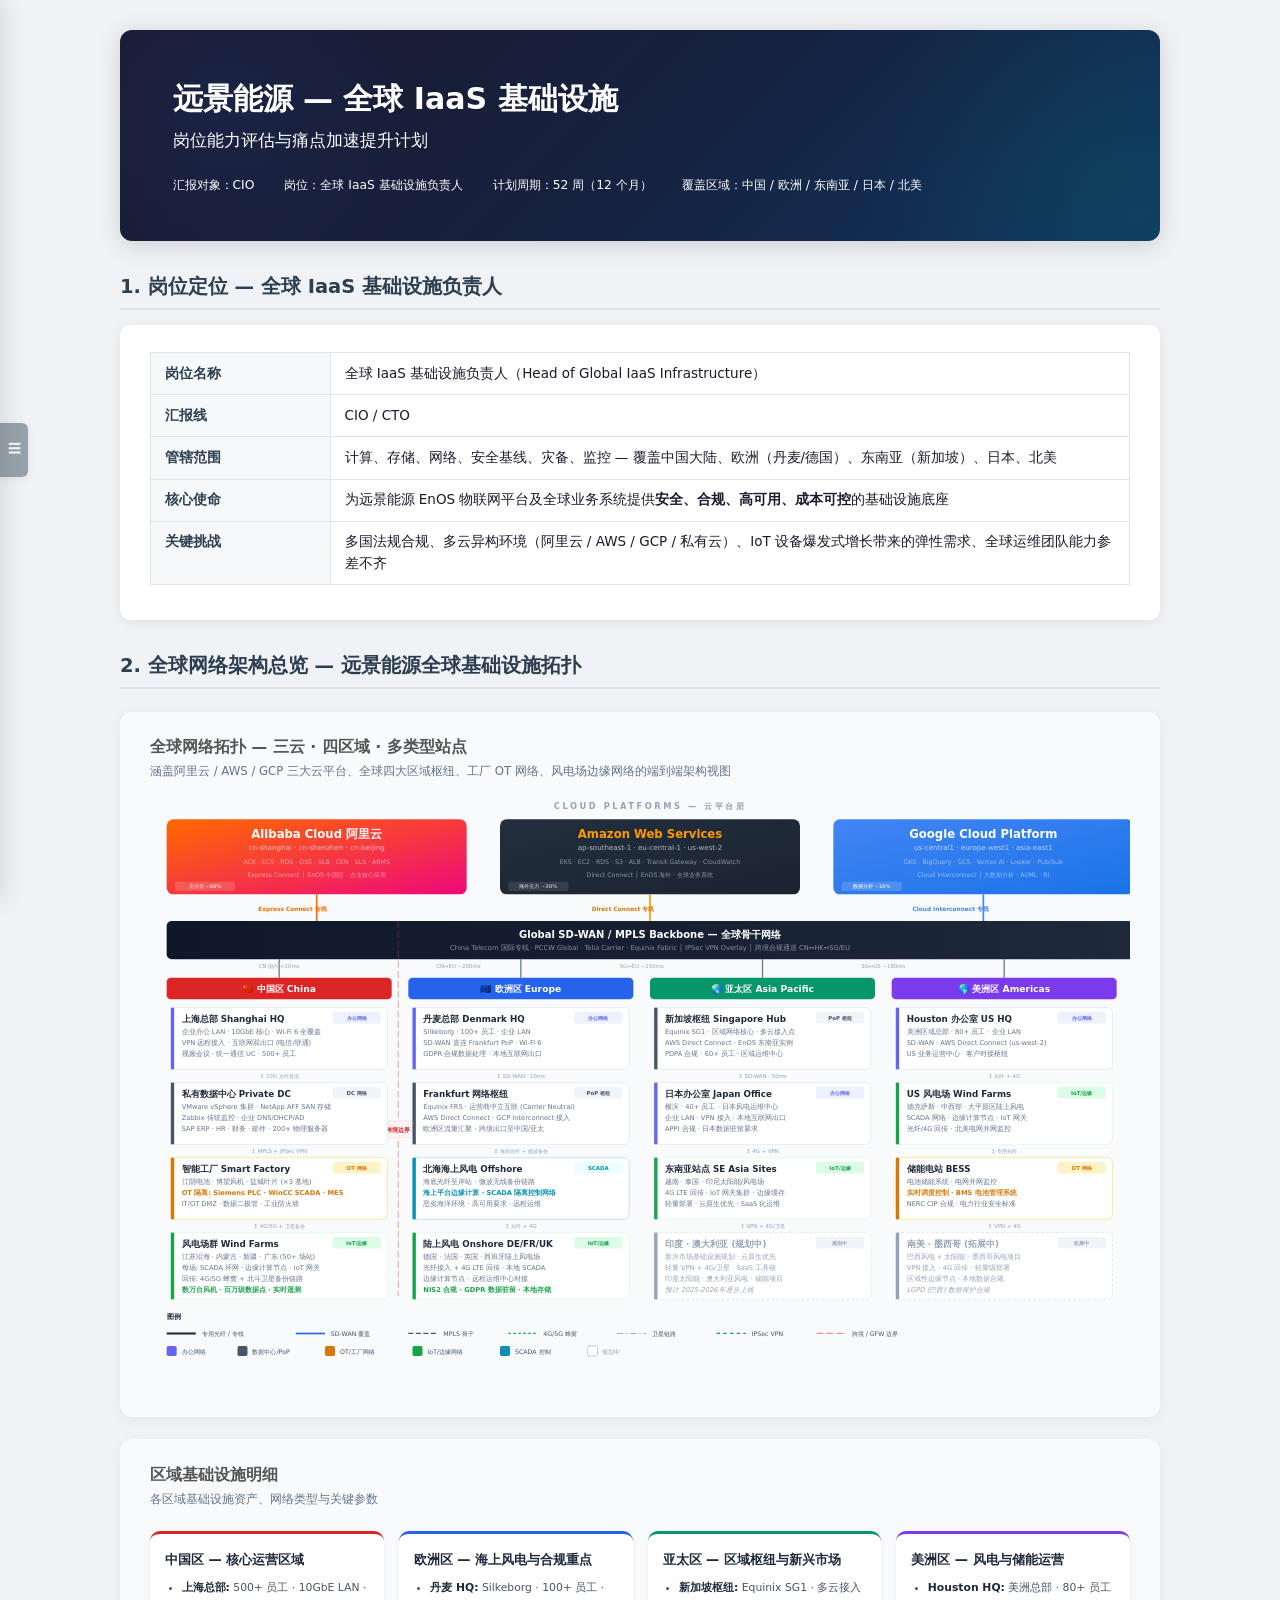
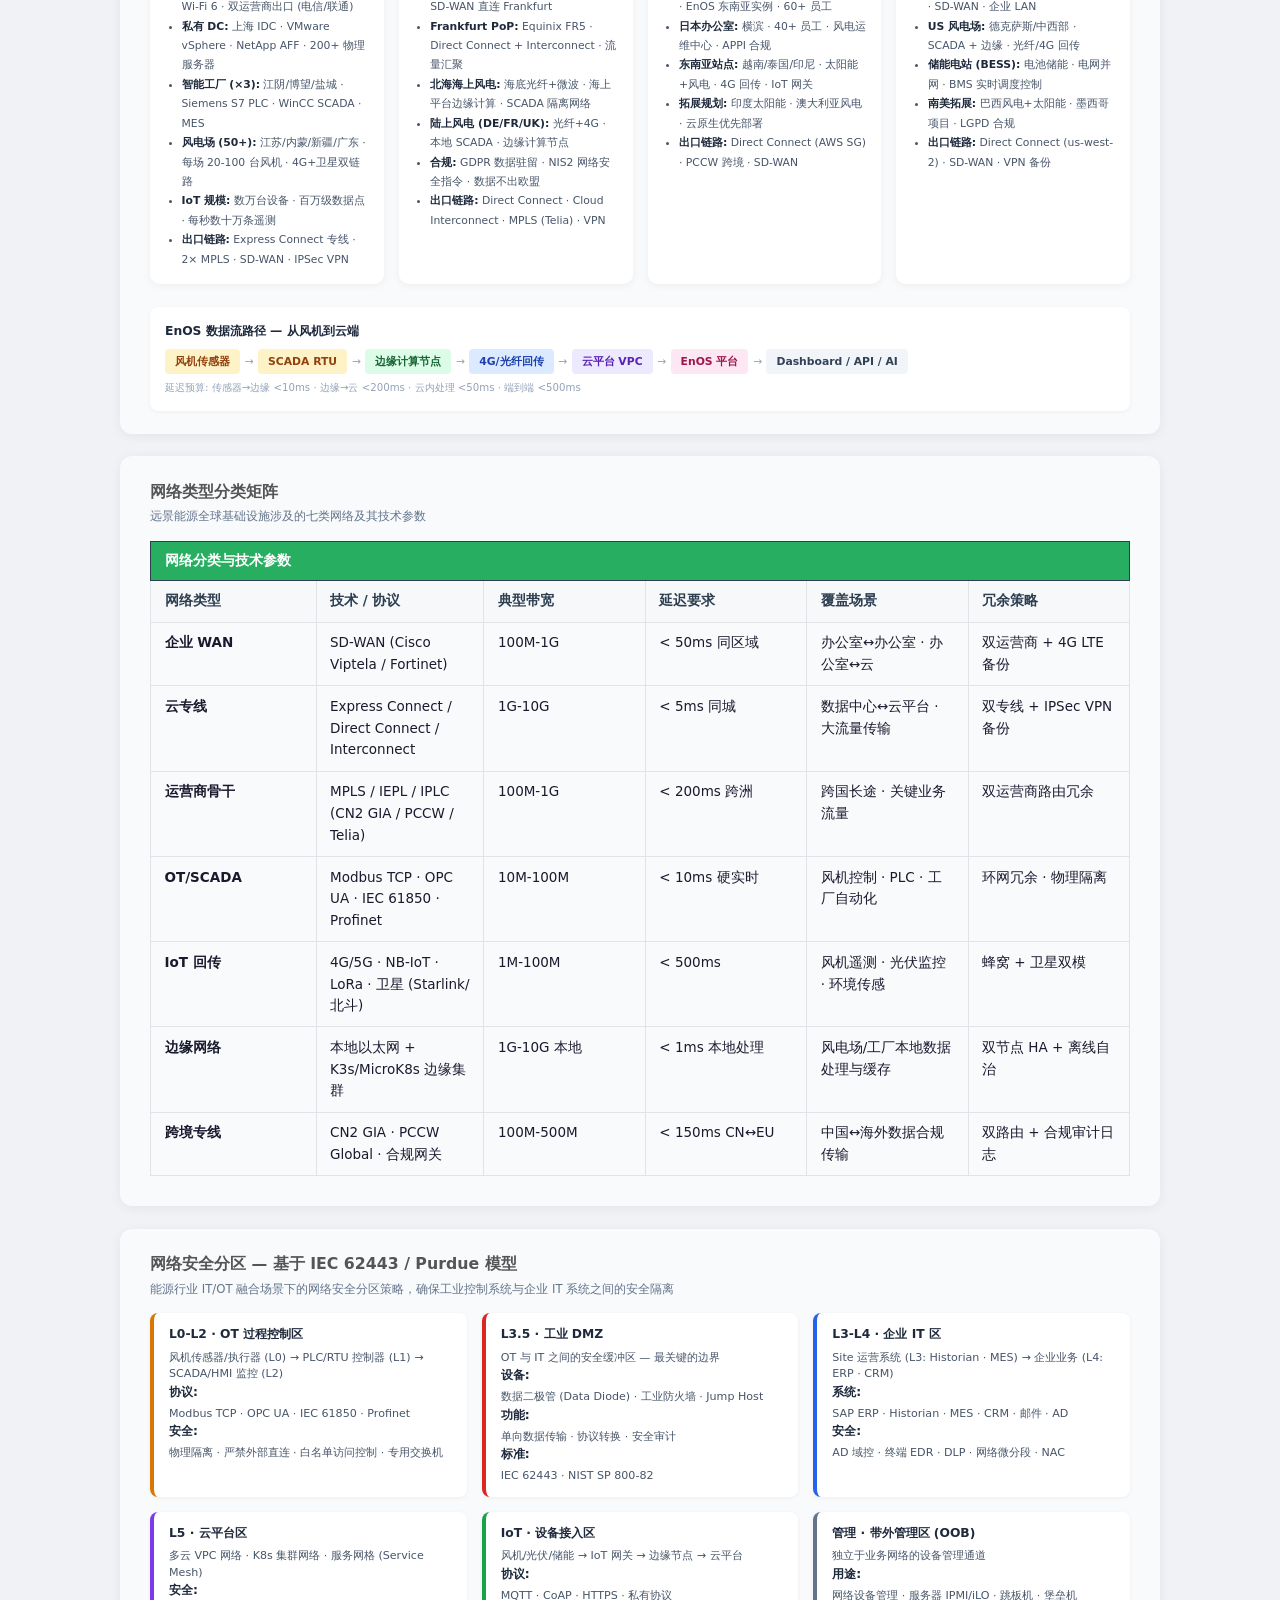
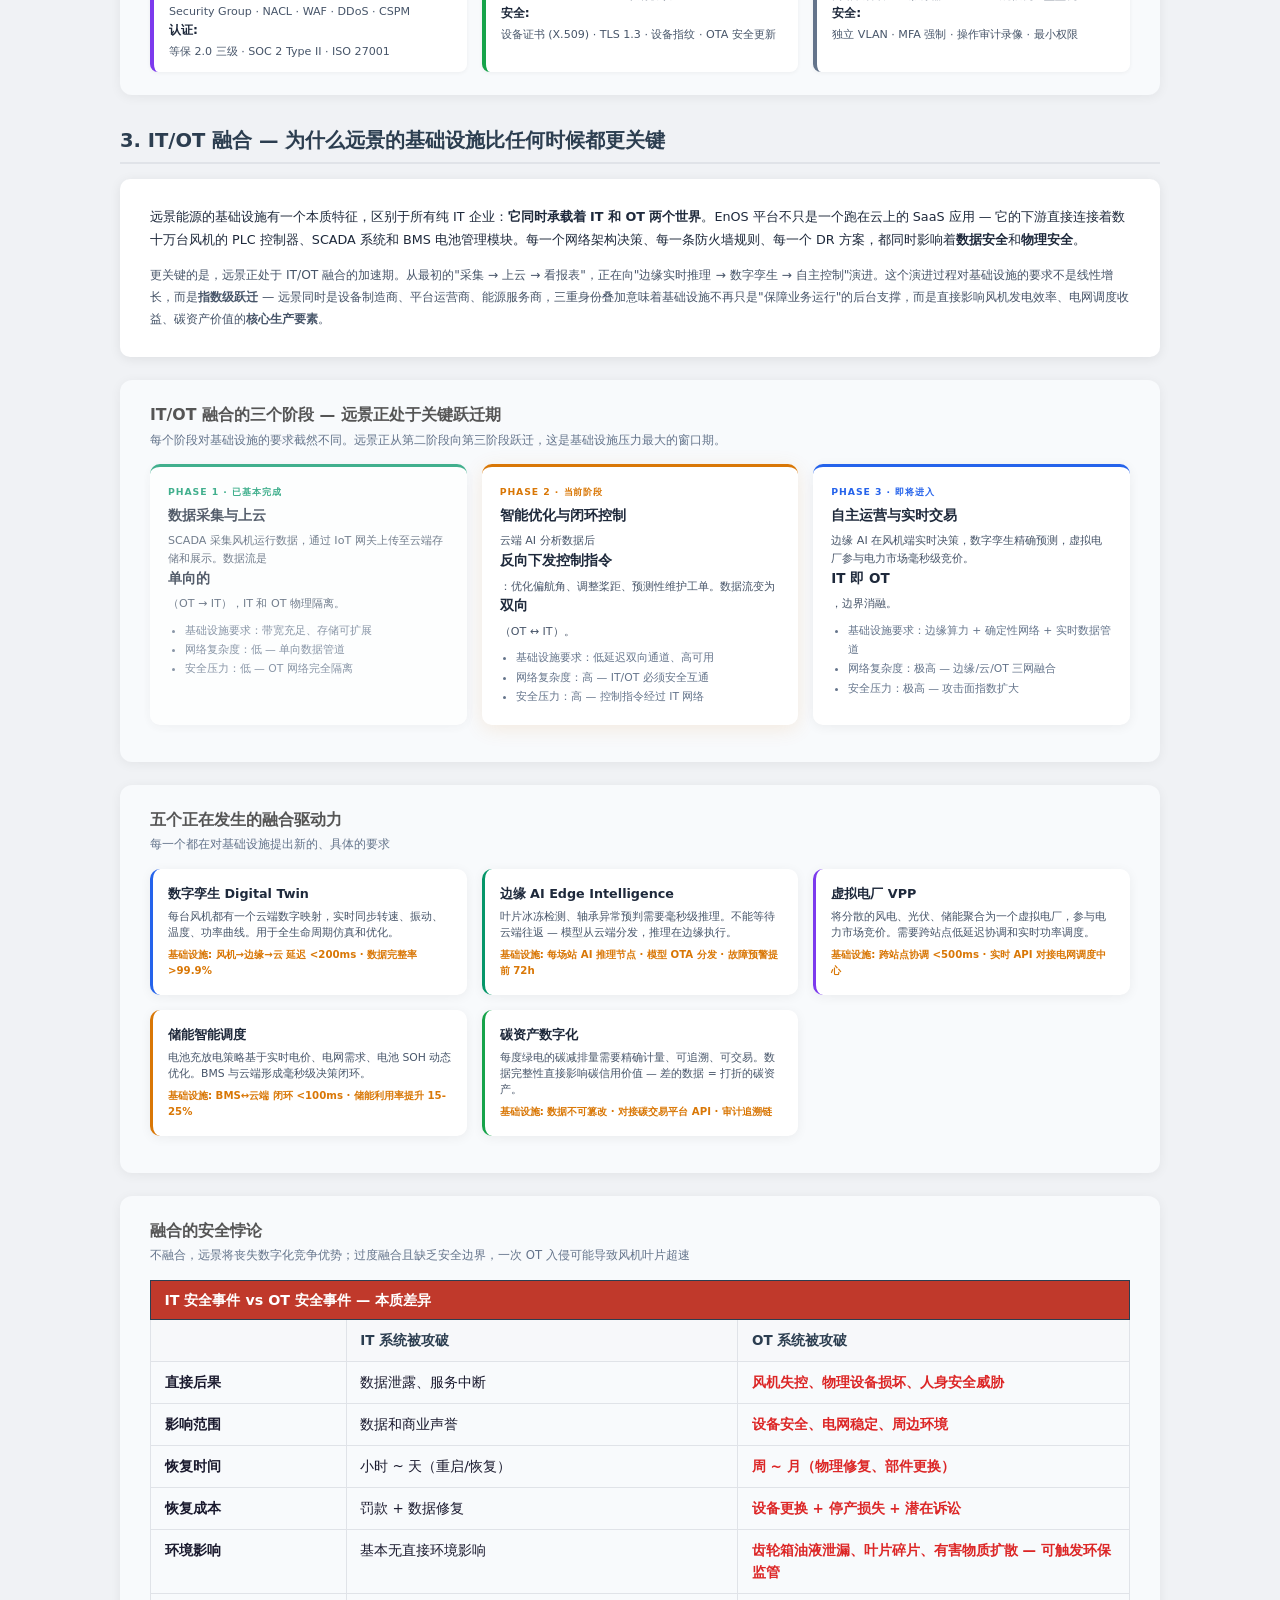
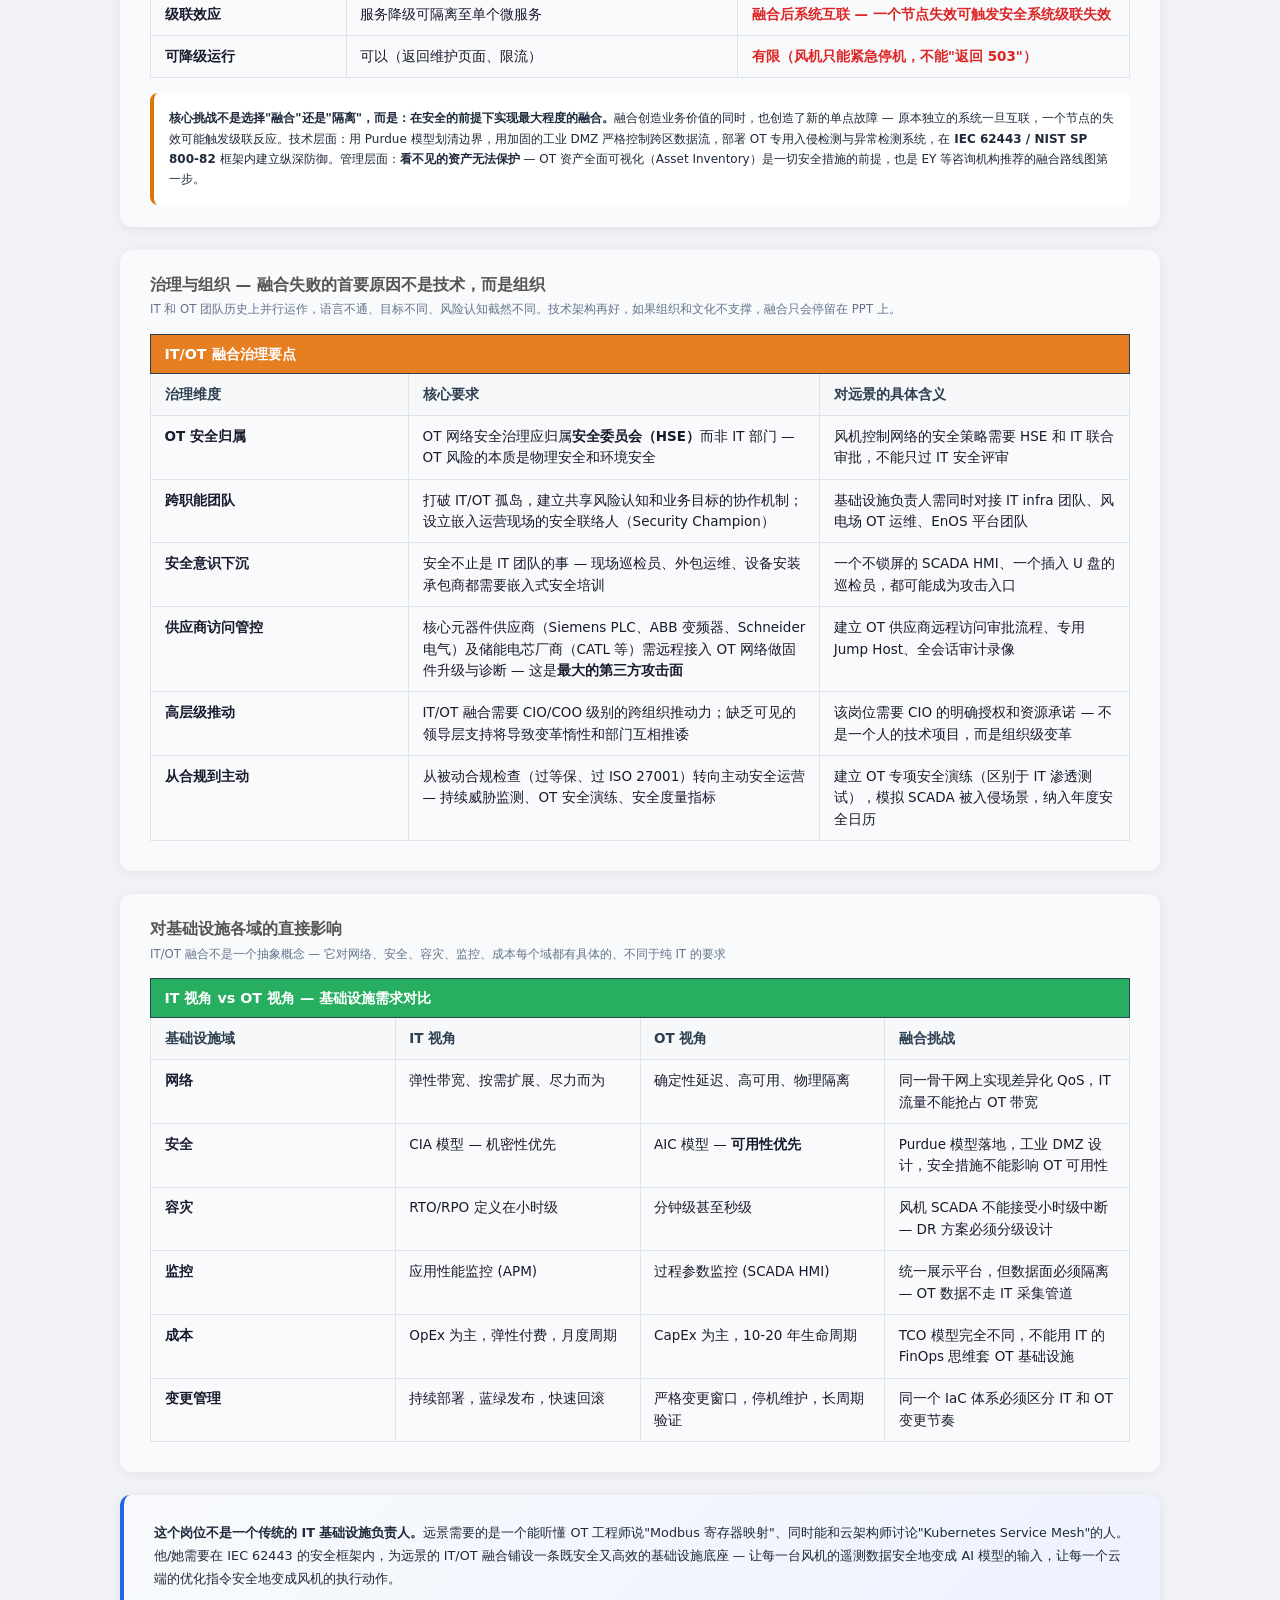
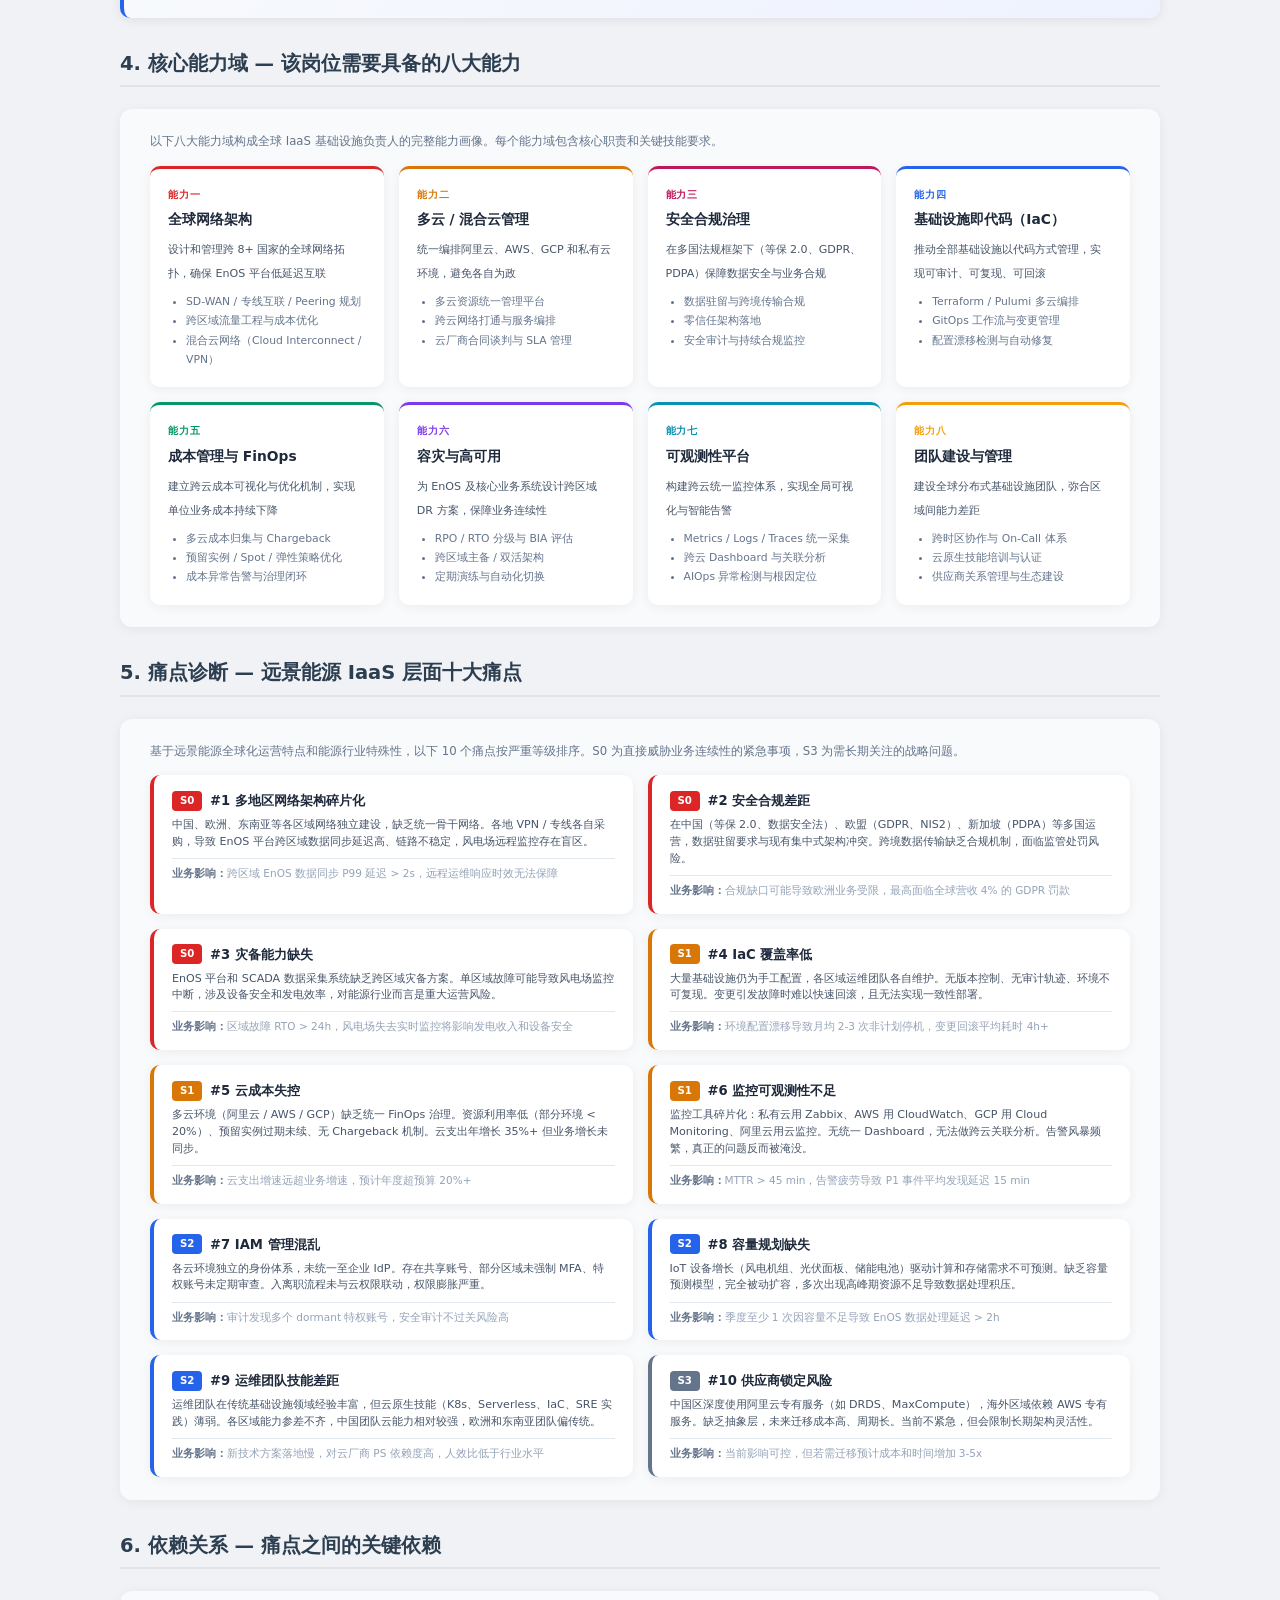
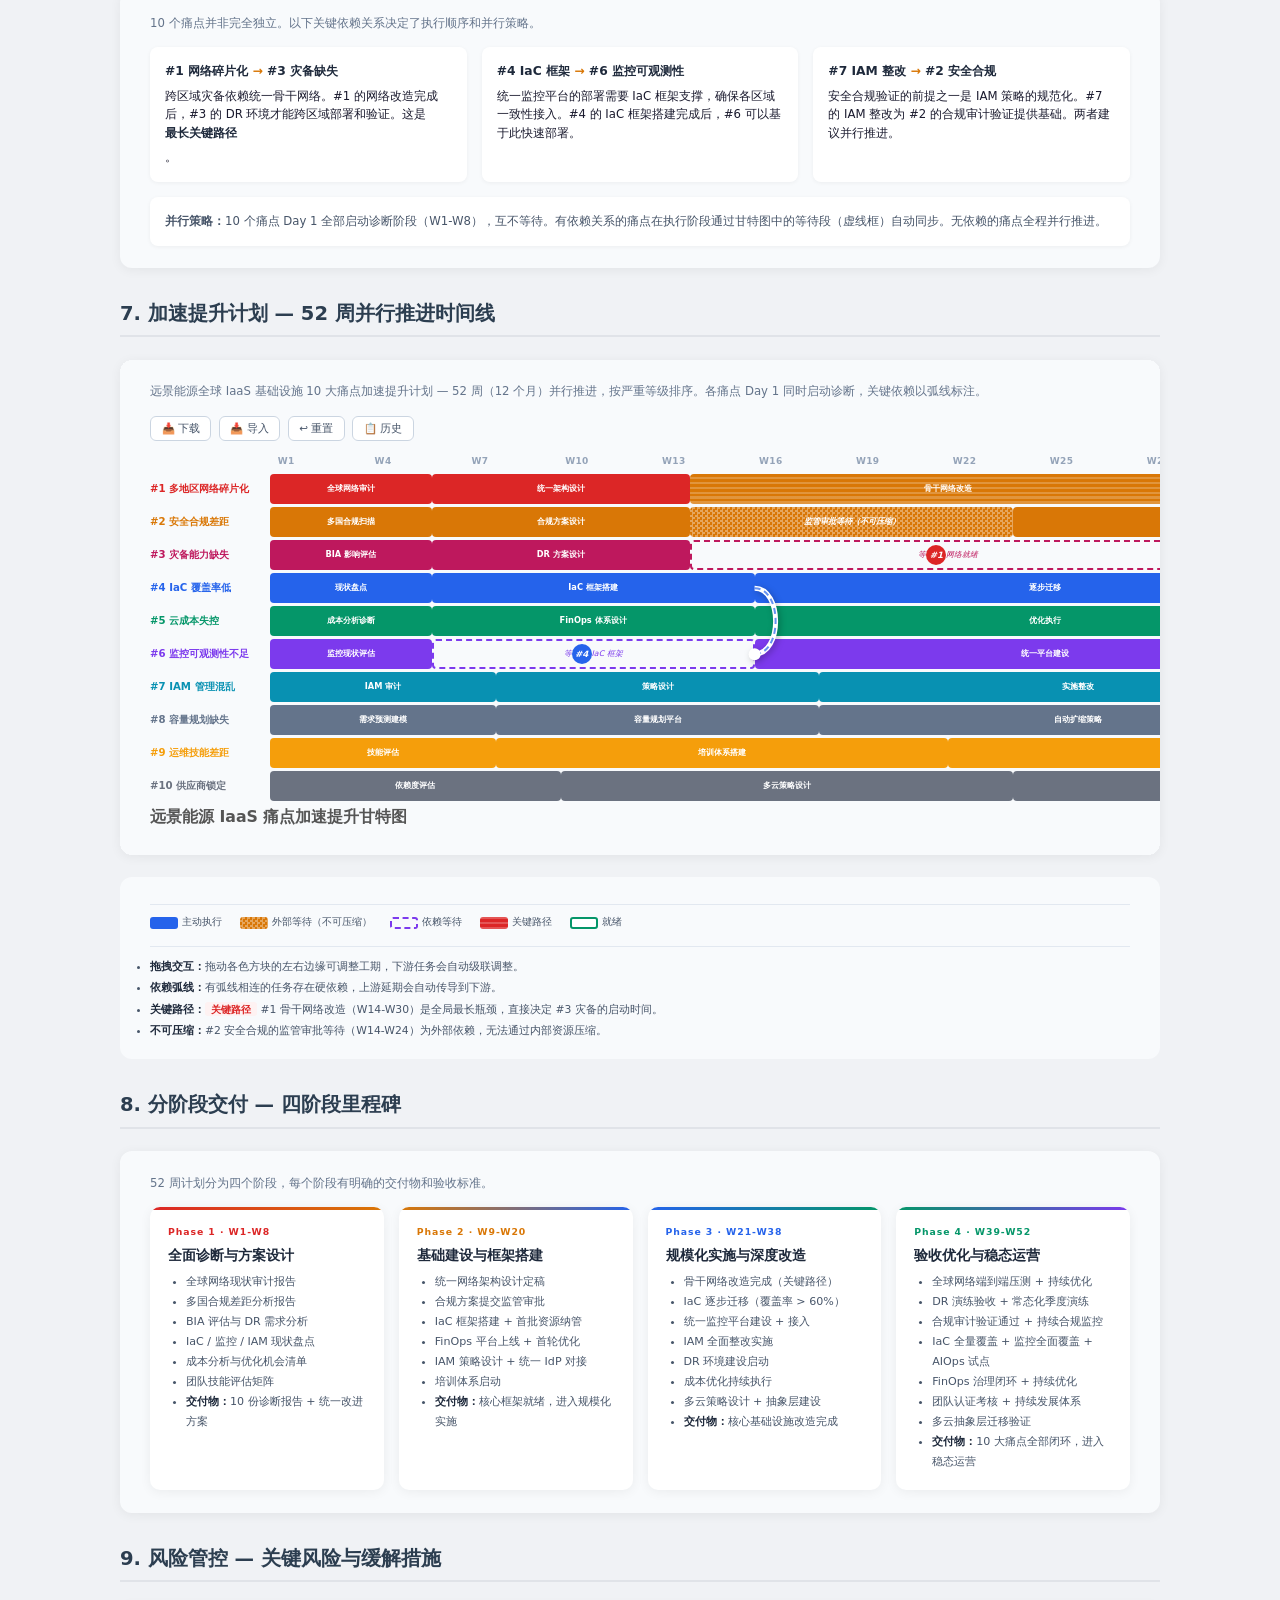
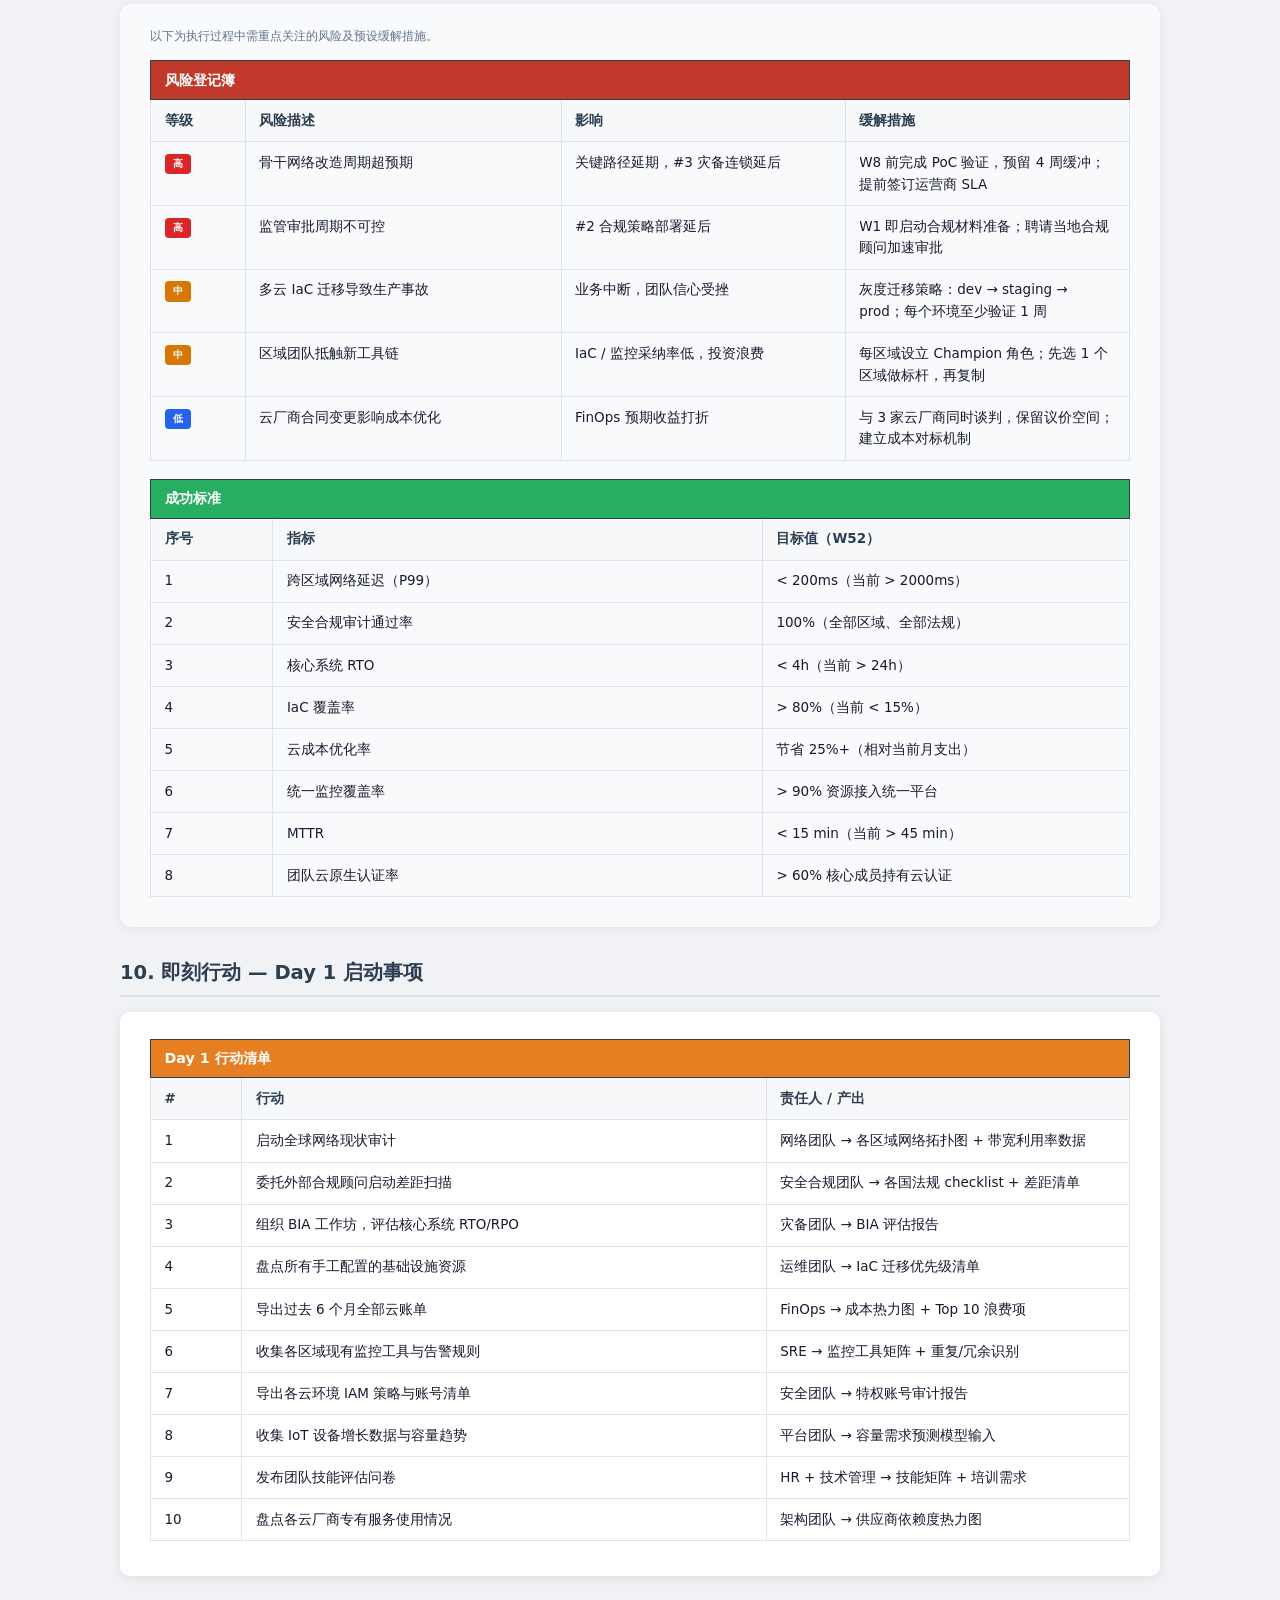
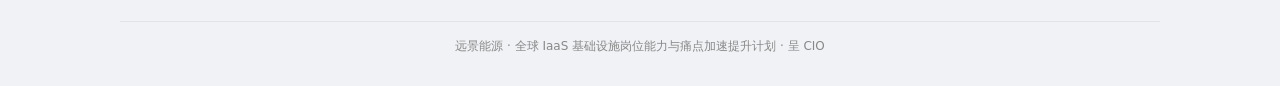
==== commit 82bad8ba: "Show every 3rd week label in Gantt header for 52-week timeline Co-Authored-By: Claude Opus 4.6 <nore" ====
--- a/index.html
+++ b/index.html
@@ -51,7 +51,7 @@
 .gt{background:#f8fafc;border-radius:12px;padding:1.5rem 2rem;box-shadow:0 2px 12px rgba(0,0,0,.06);overflow-x:auto;margin:1.5rem 0}
 .gt h3{margin:0 0 .2rem;font-size:1.05rem}
 .gt>p{font-size:.78rem;color:#64748b;margin:0 0 1rem}
-.gt-wrap{min-width:3000px;position:relative}
+.gt-wrap{min-width:1800px;position:relative}
 .gt-cutover{position:absolute;right:0;top:0;bottom:0;width:10px;background:transparent;cursor:col-resize;z-index:10;box-sizing:content-box}
 .gt-cutover svg{position:absolute;right:-4px;top:0;width:6px;height:100%;overflow:visible;filter:drop-shadow(2px 2px 3px rgba(0,0,0,.25))}
 .gt-cutover .cut-halo{stroke:#fff;stroke-width:5}
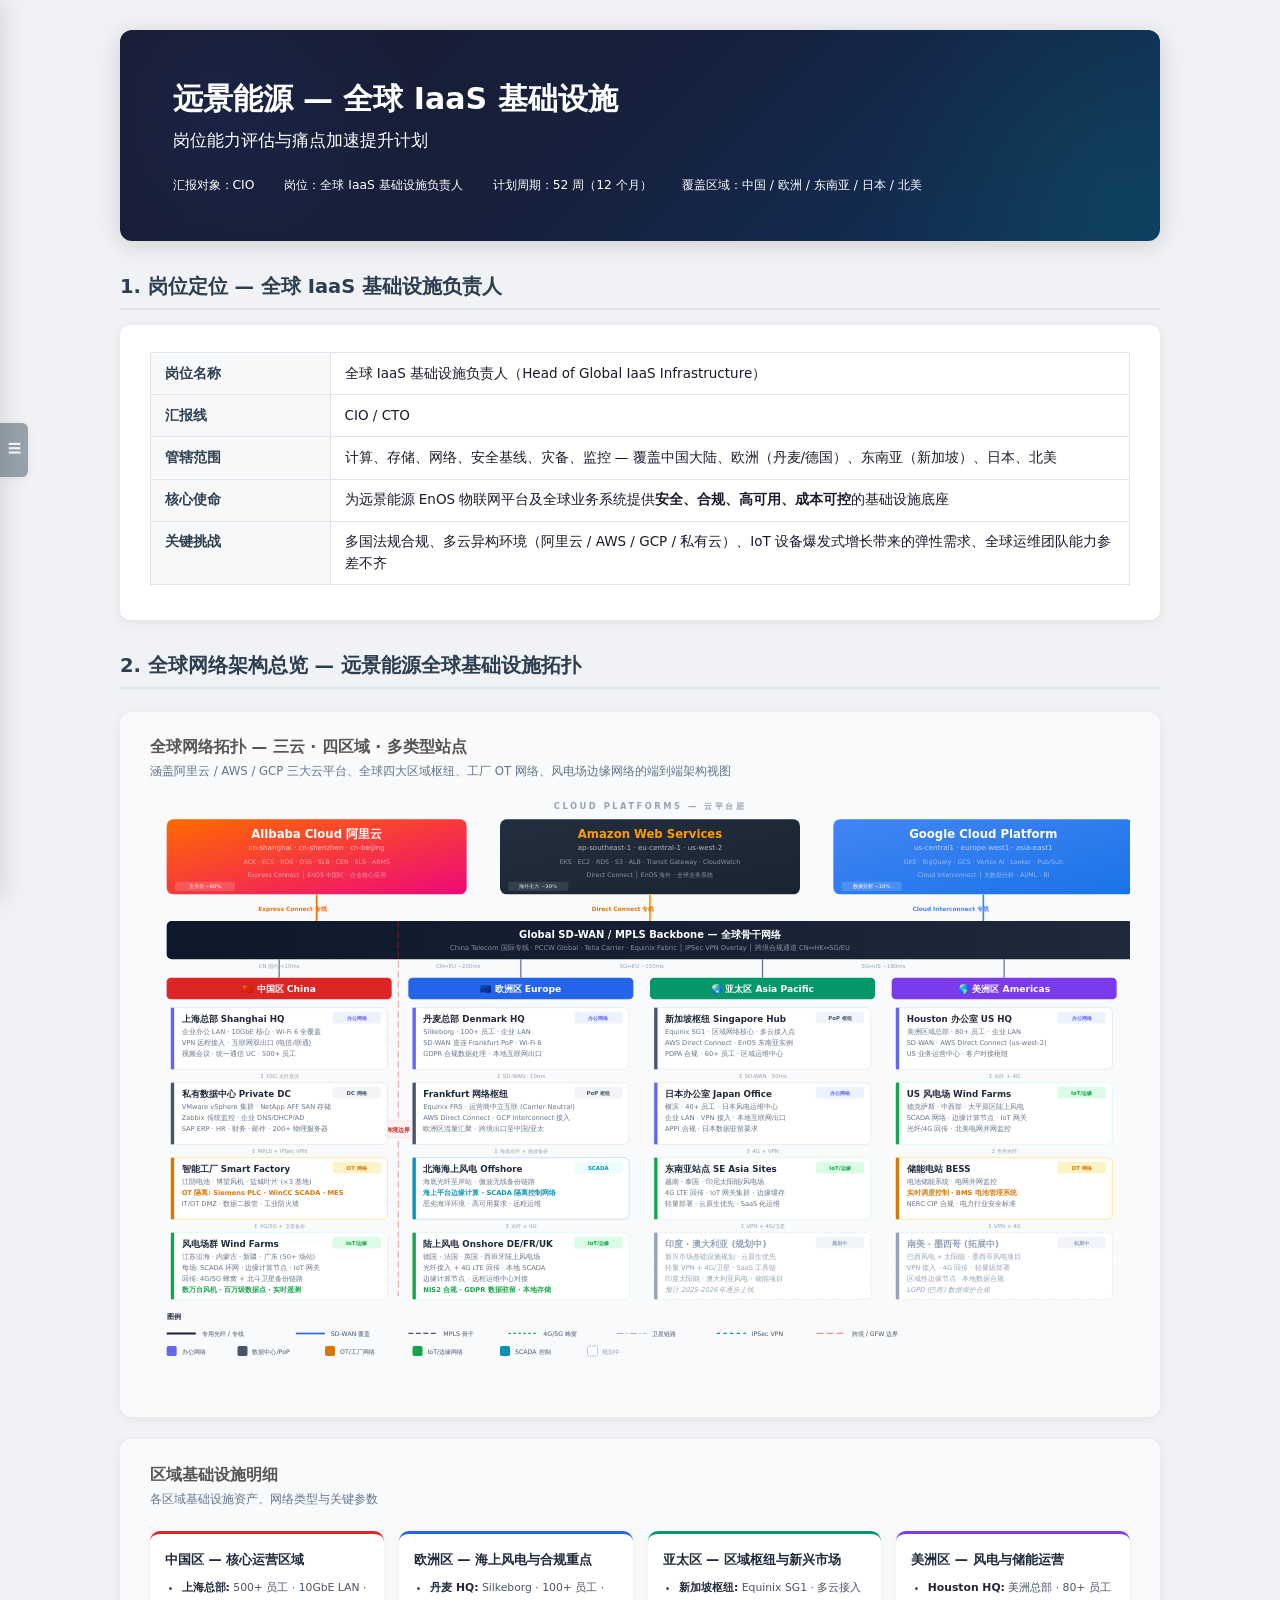
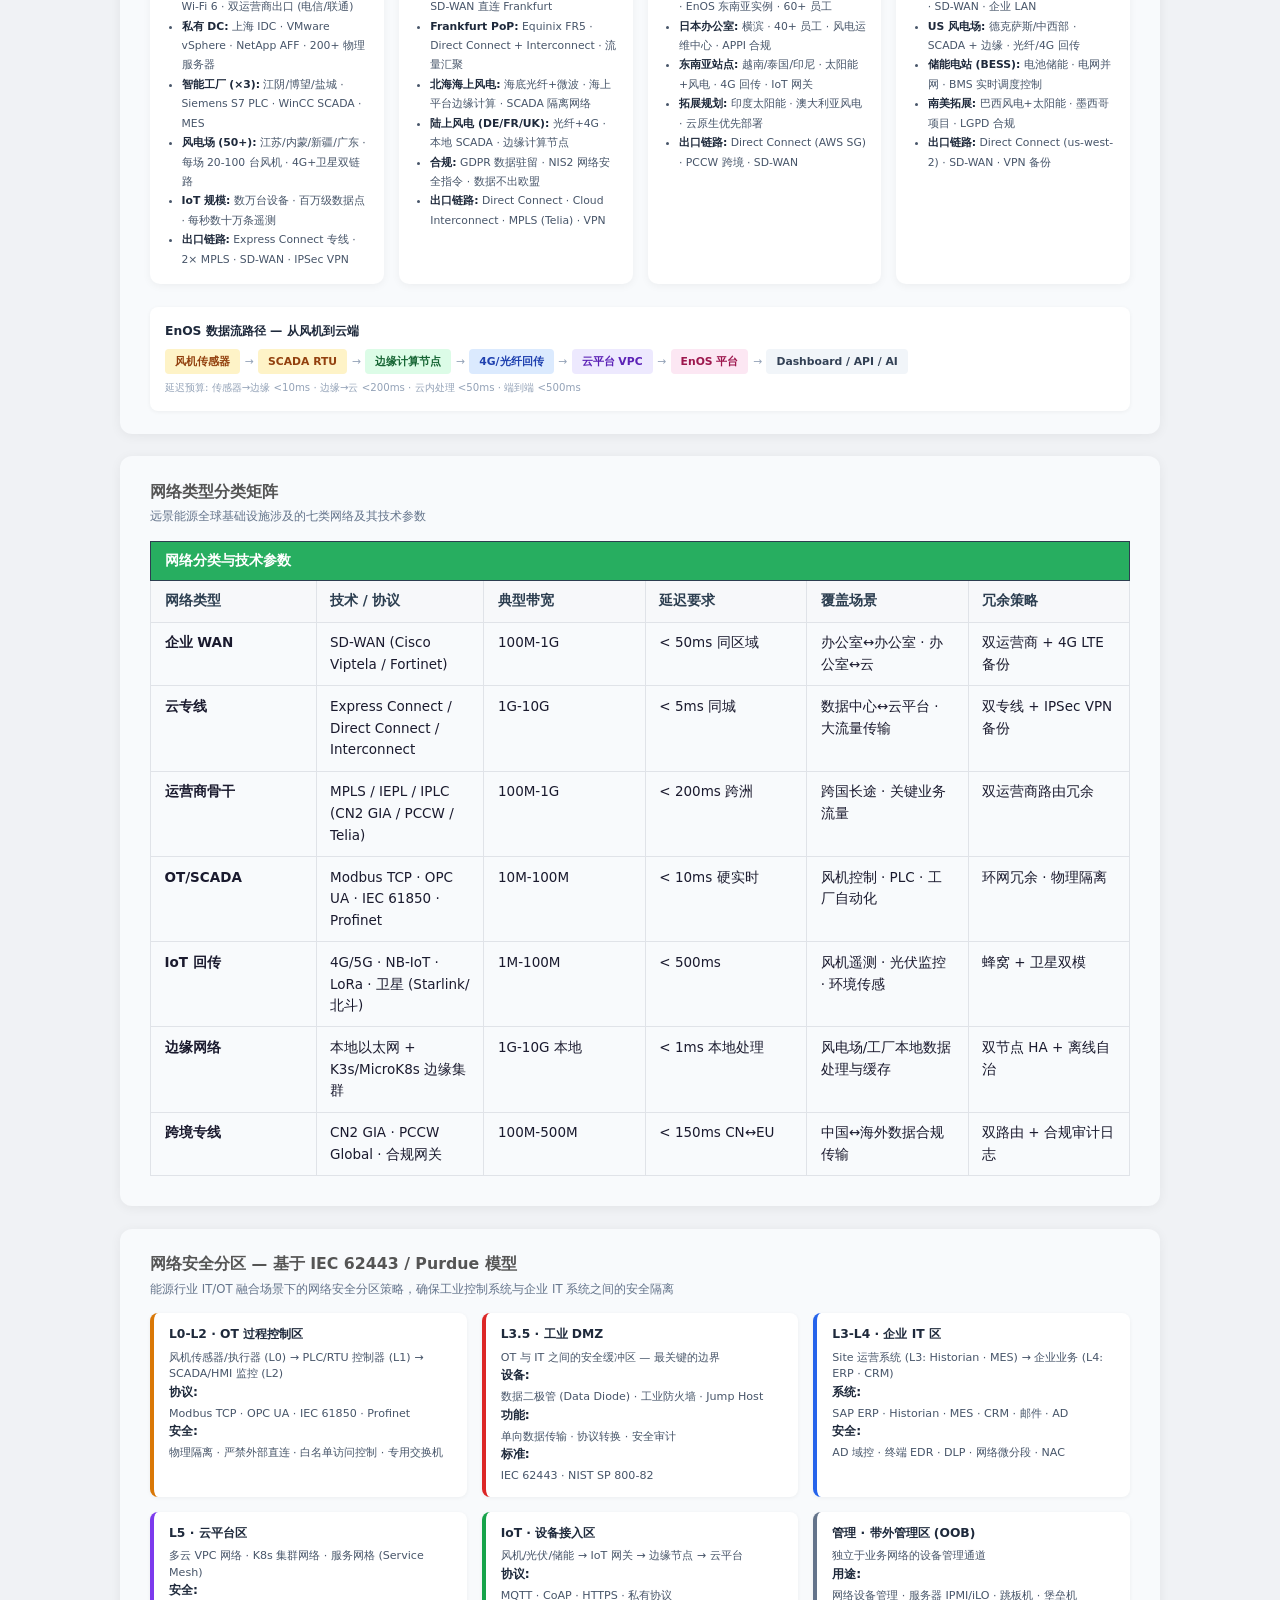
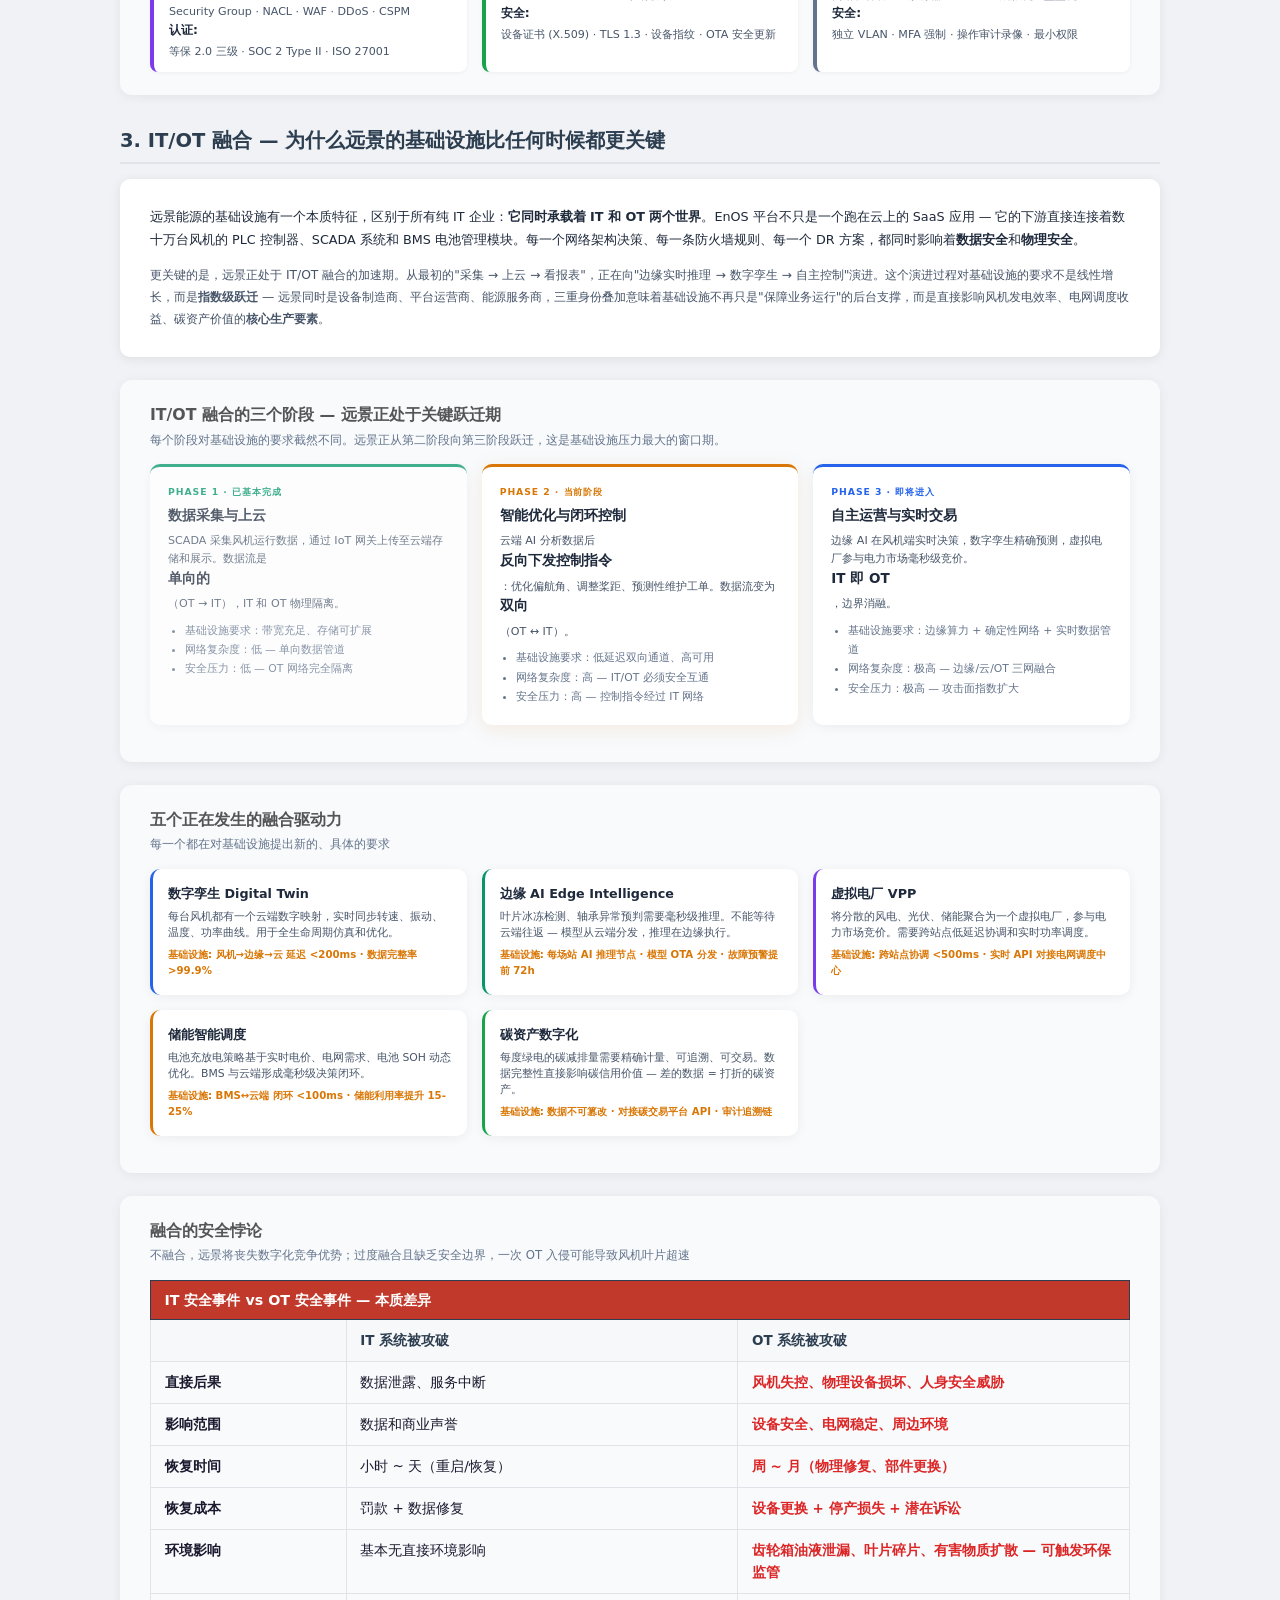
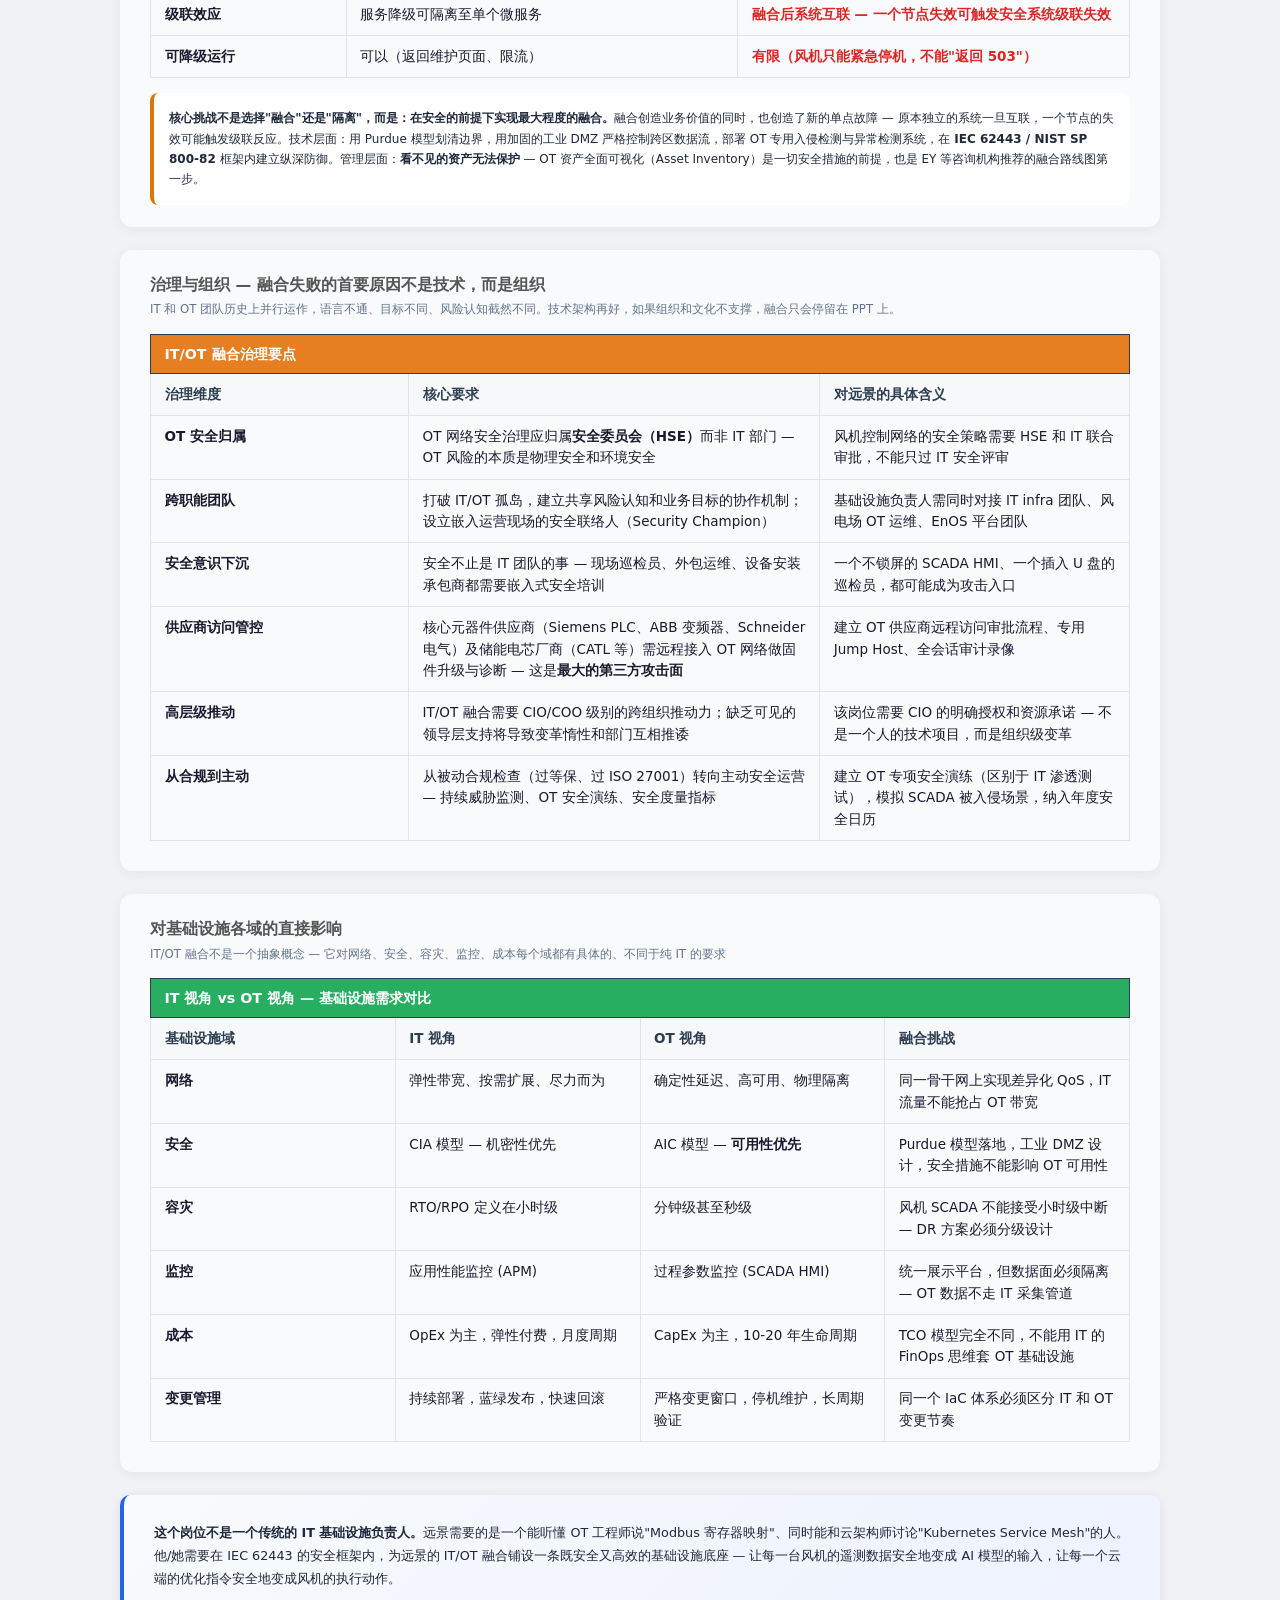
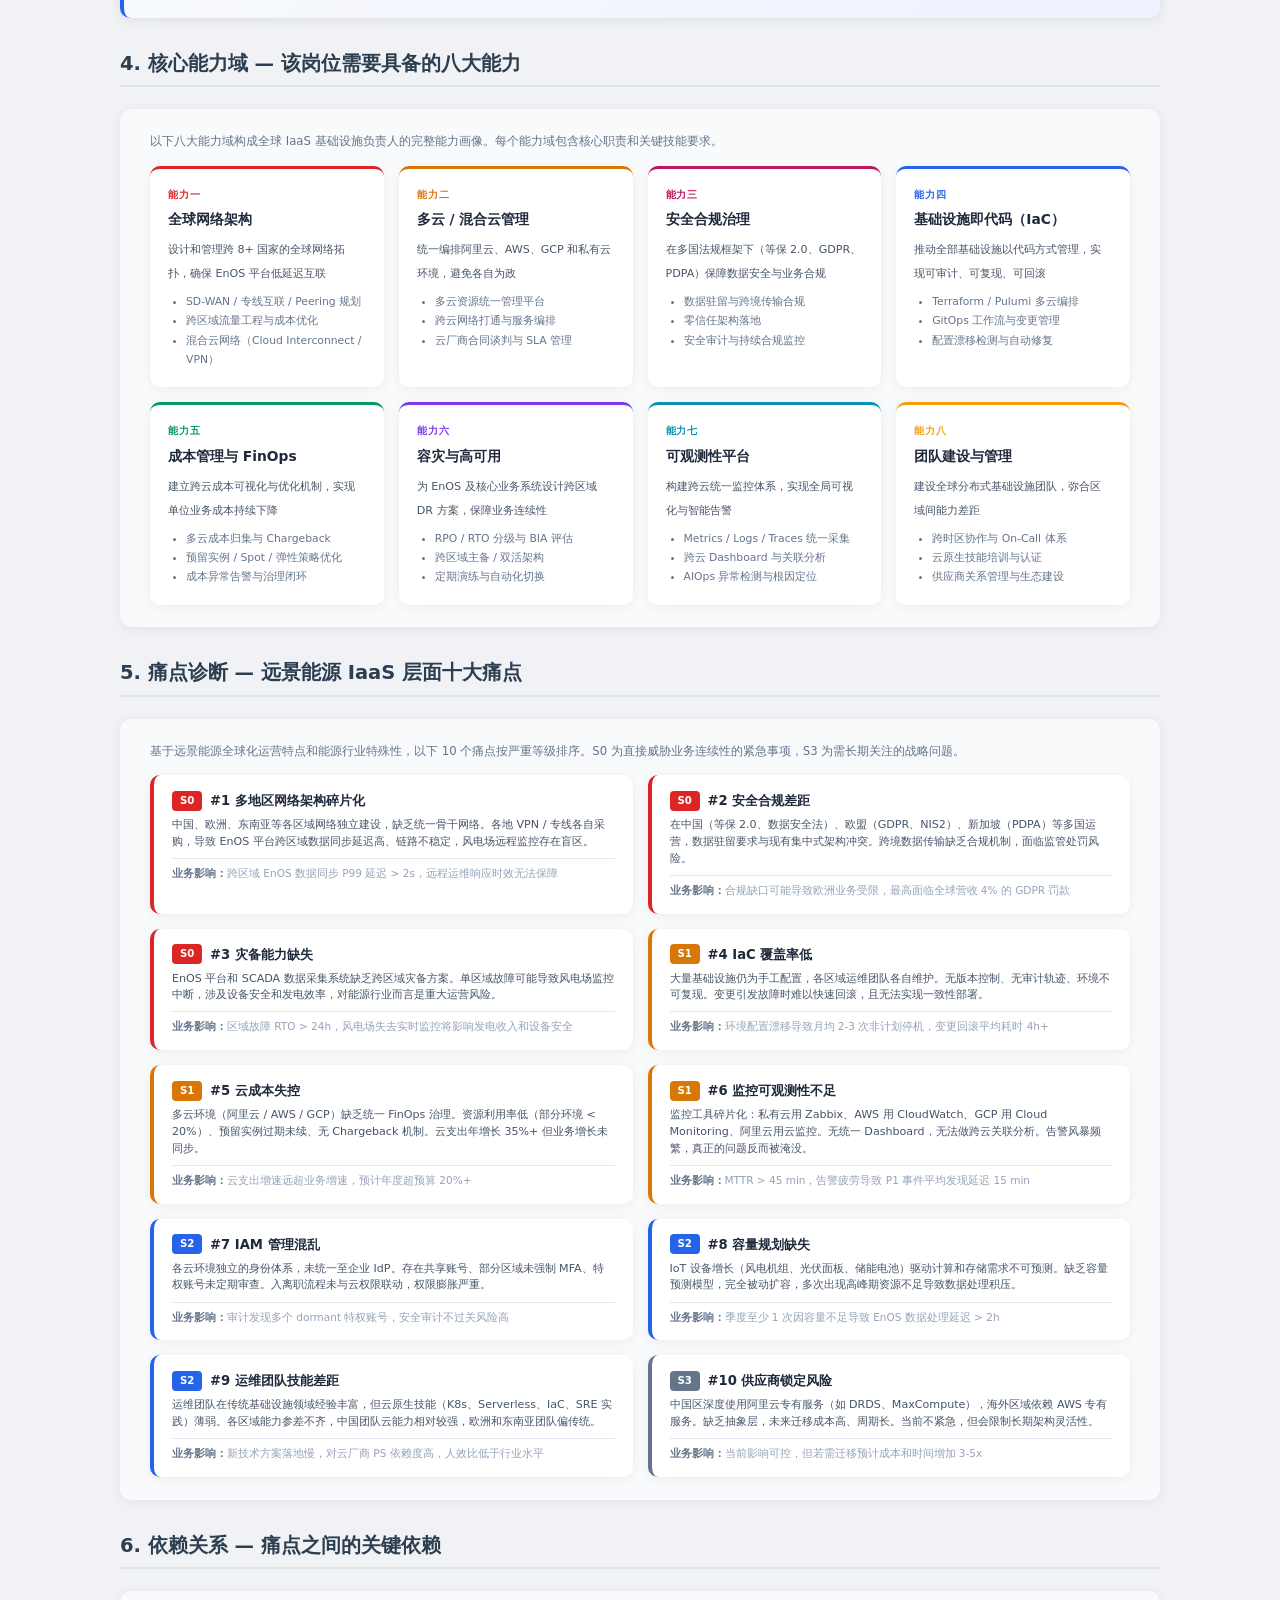
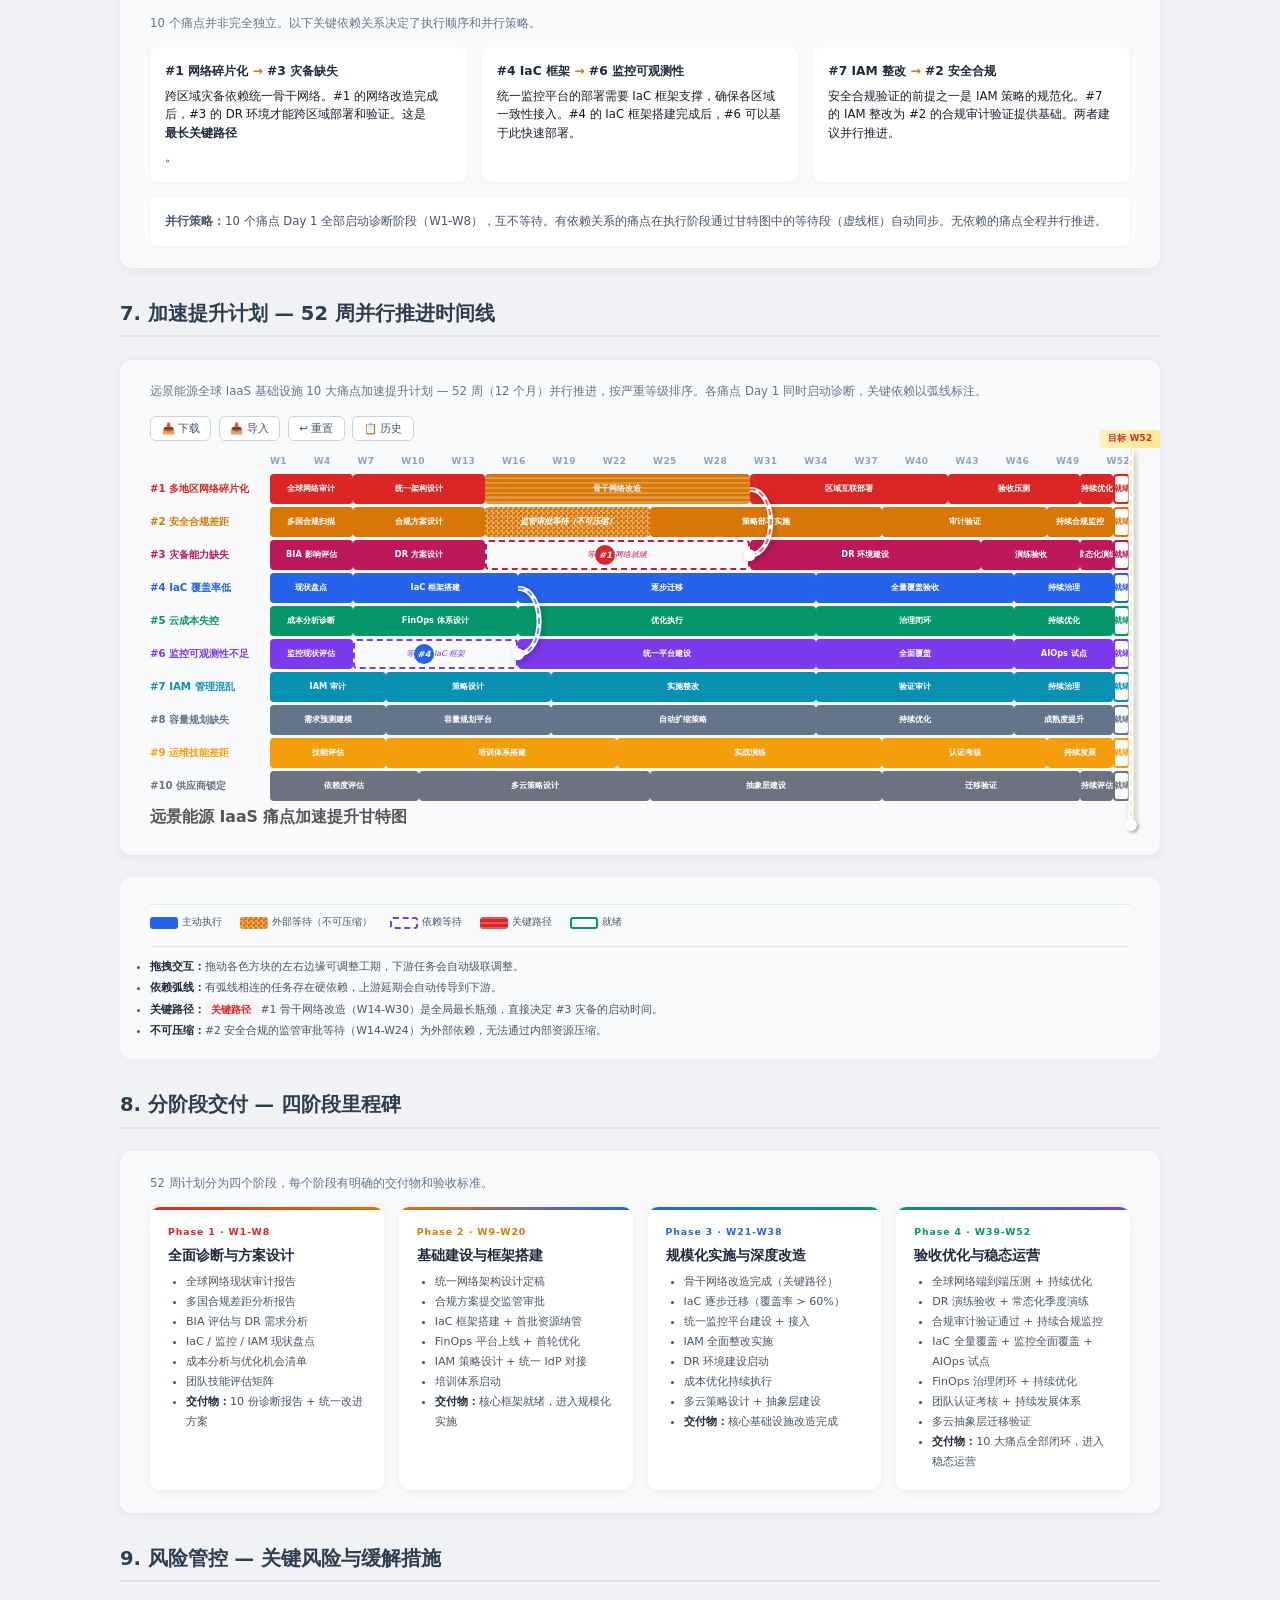
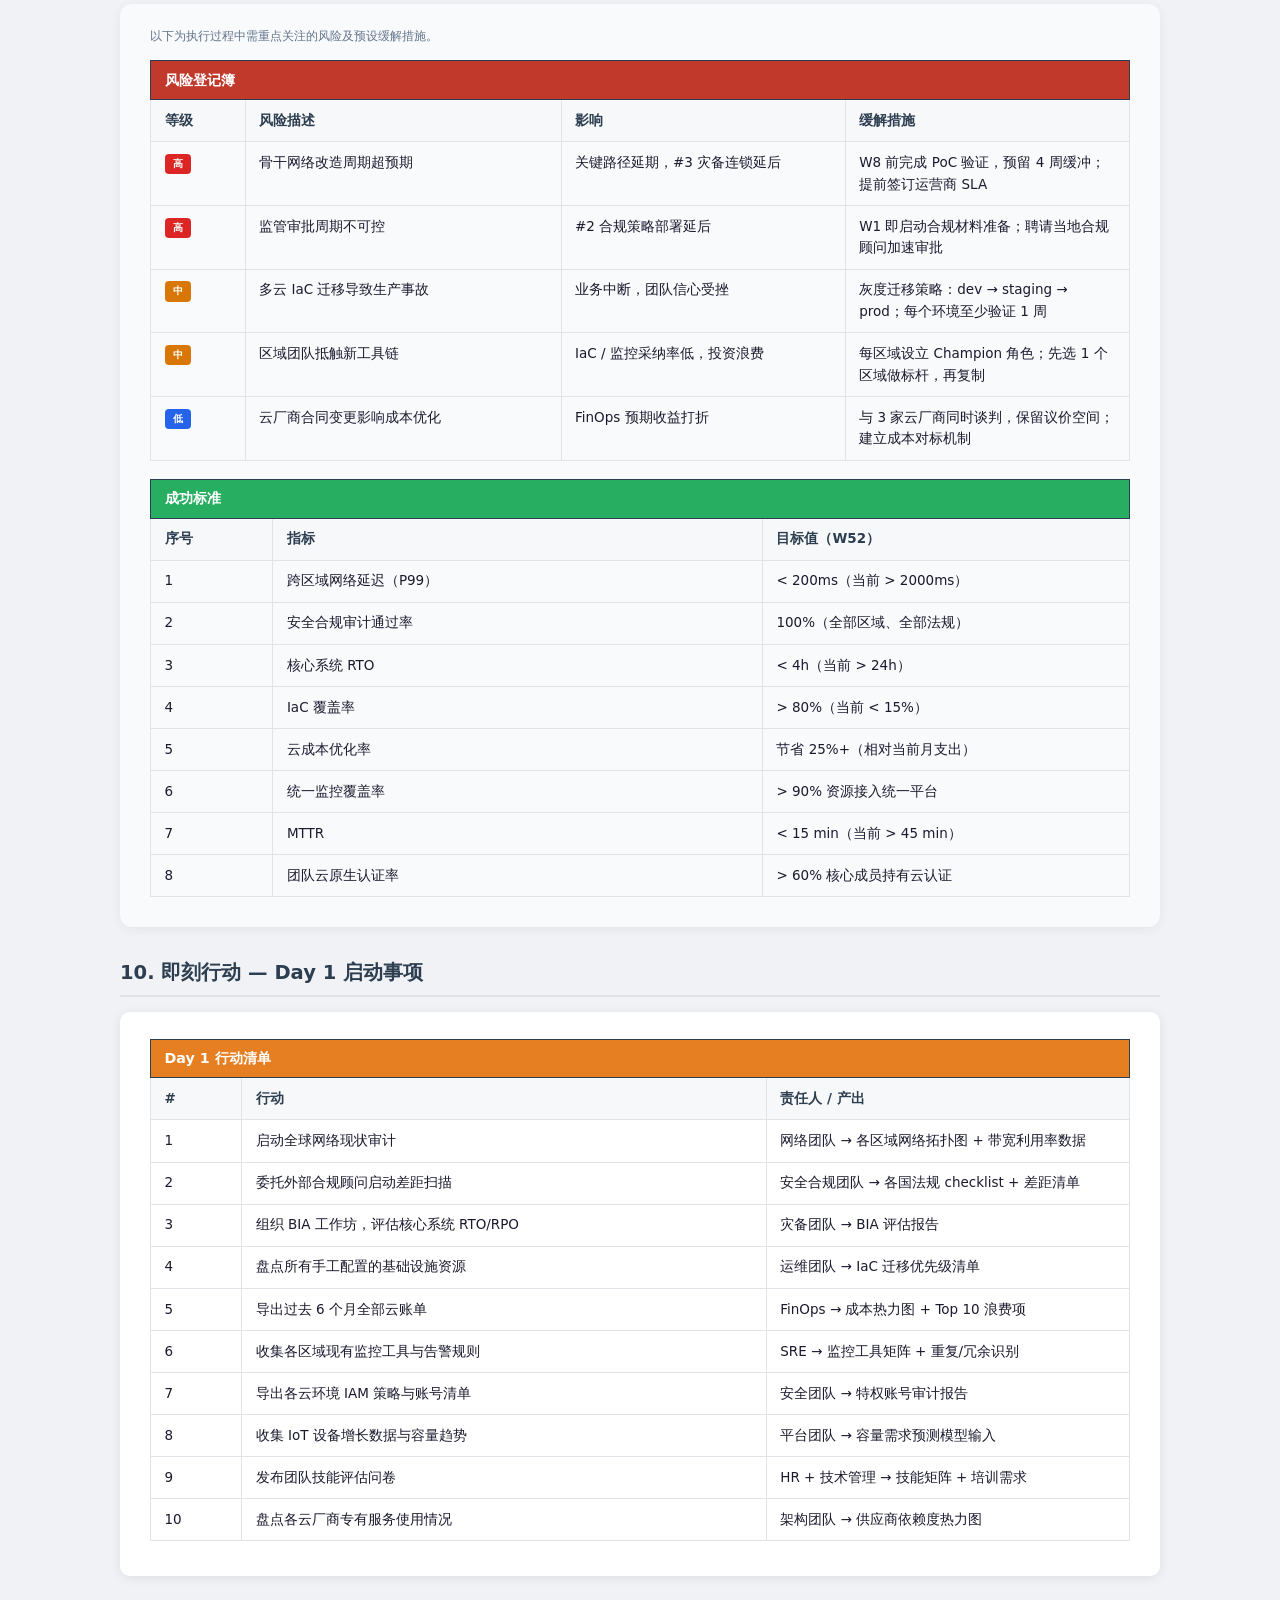
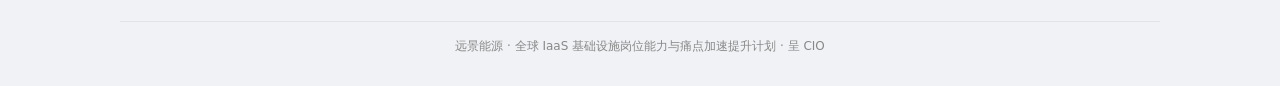
==== commit 98babe80: "Reduce Gantt chart min-width to 1/3 for compact 52-week view Co-Authored-By: Claude Opus 4.6 <norepl" ====
--- a/index.html
+++ b/index.html
@@ -51,7 +51,7 @@
 .gt{background:#f8fafc;border-radius:12px;padding:1.5rem 2rem;box-shadow:0 2px 12px rgba(0,0,0,.06);overflow-x:auto;margin:1.5rem 0}
 .gt h3{margin:0 0 .2rem;font-size:1.05rem}
 .gt>p{font-size:.78rem;color:#64748b;margin:0 0 1rem}
-.gt-wrap{min-width:1800px;position:relative}
+.gt-wrap{min-width:600px;position:relative}
 .gt-cutover{position:absolute;right:0;top:0;bottom:0;width:10px;background:transparent;cursor:col-resize;z-index:10;box-sizing:content-box}
 .gt-cutover svg{position:absolute;right:-4px;top:0;width:6px;height:100%;overflow:visible;filter:drop-shadow(2px 2px 3px rgba(0,0,0,.25))}
 .gt-cutover .cut-halo{stroke:#fff;stroke-width:5}
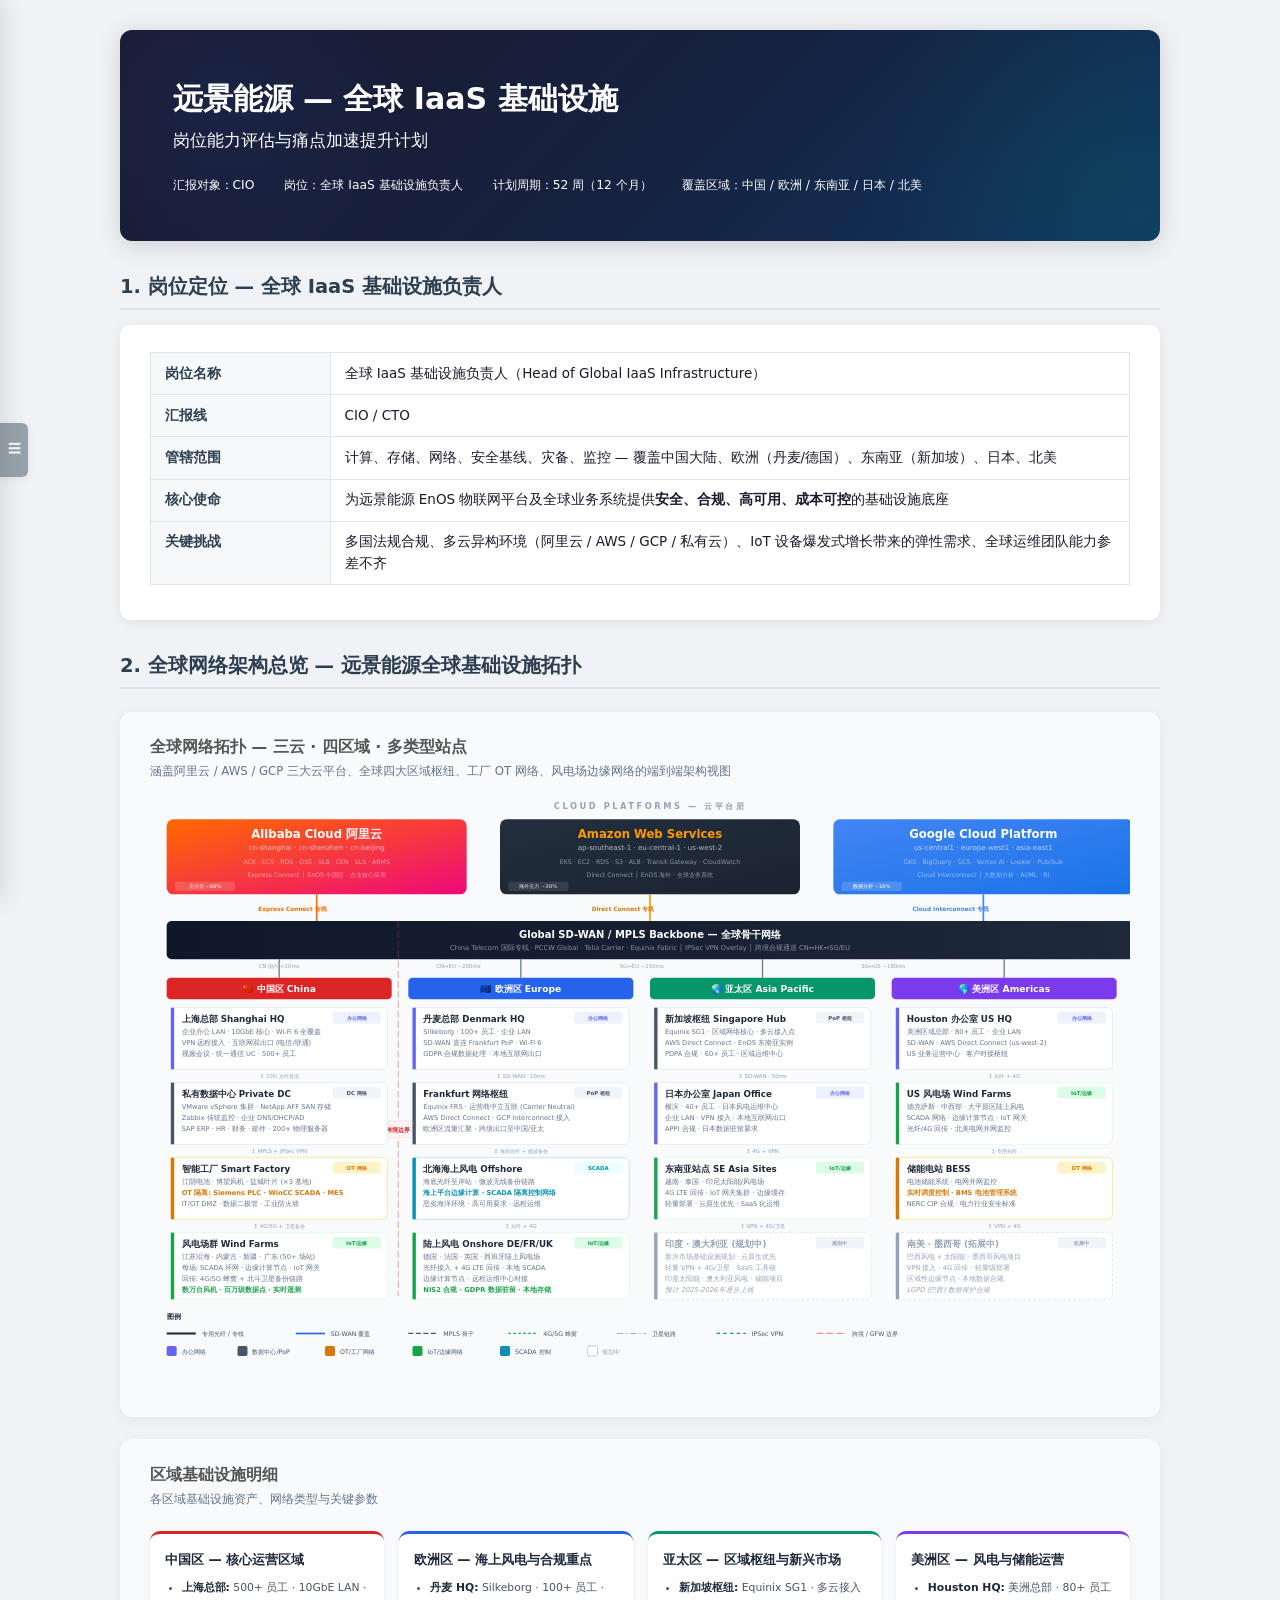
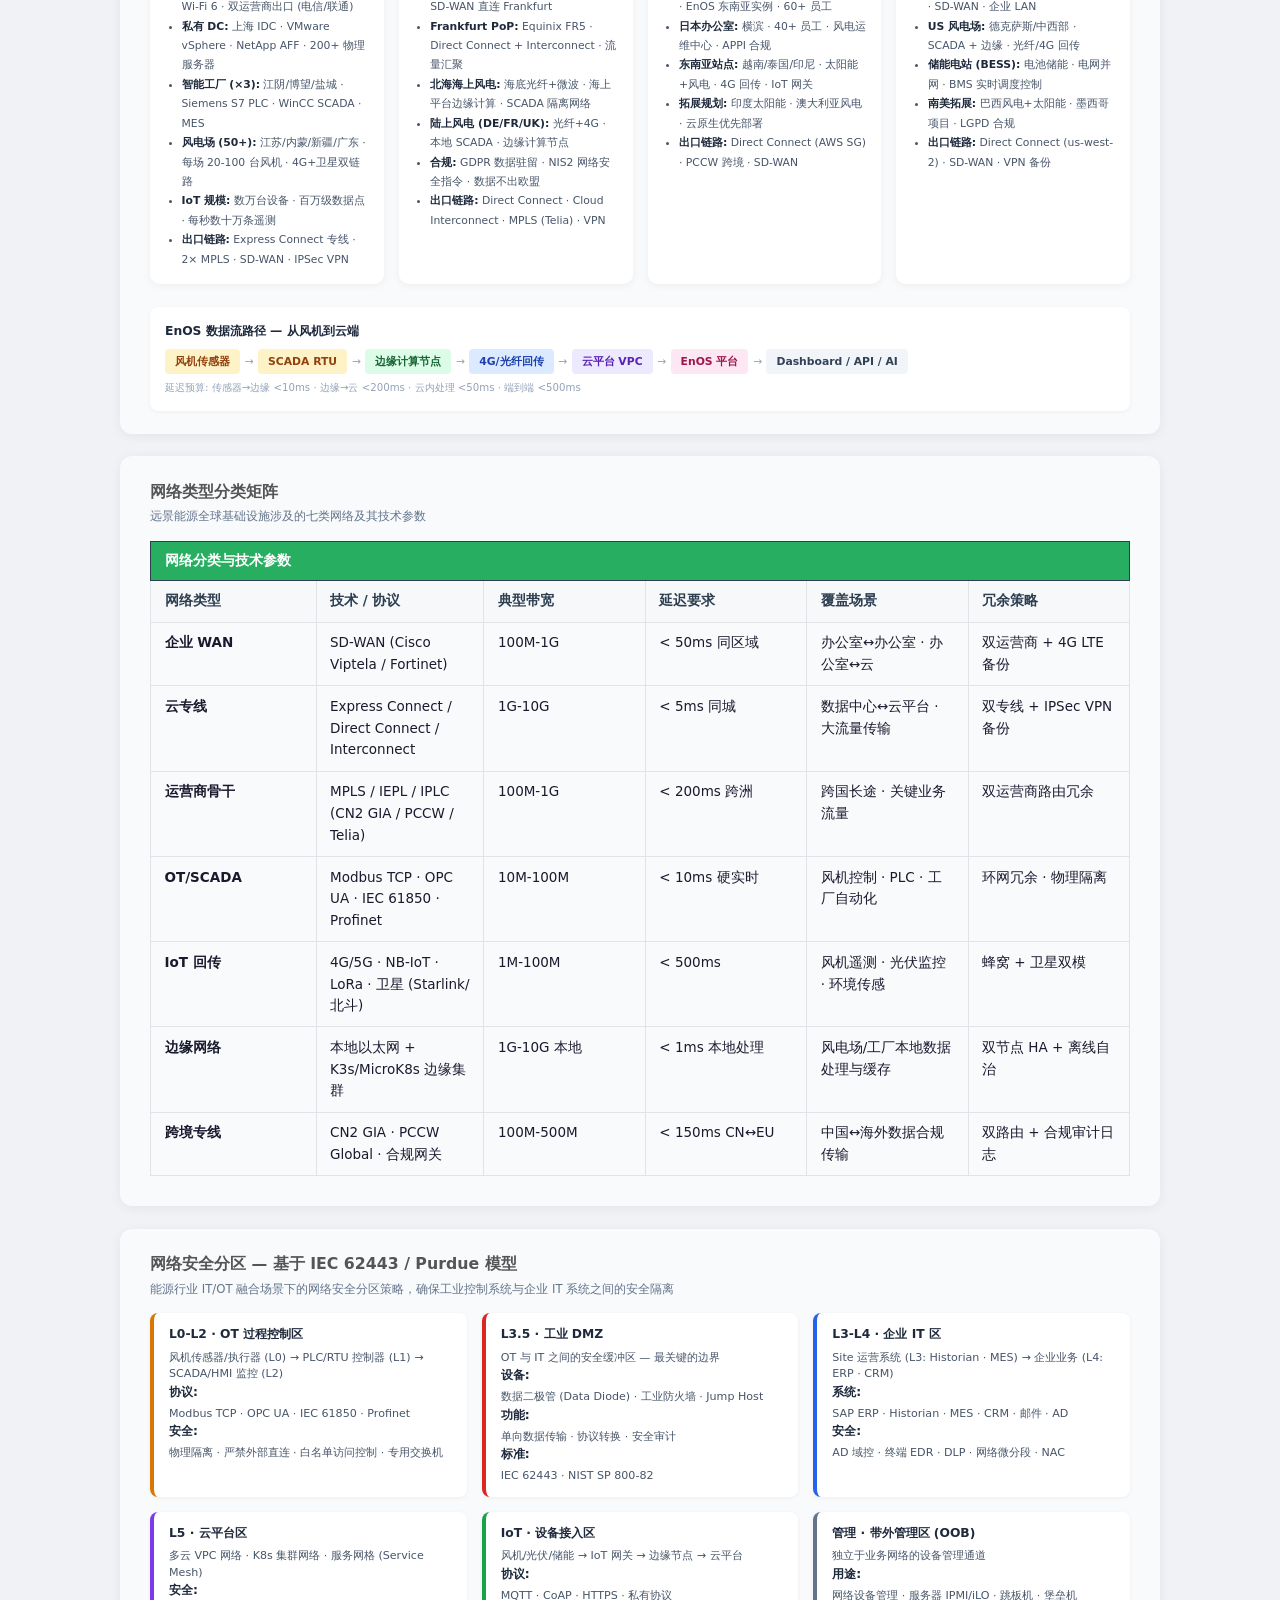
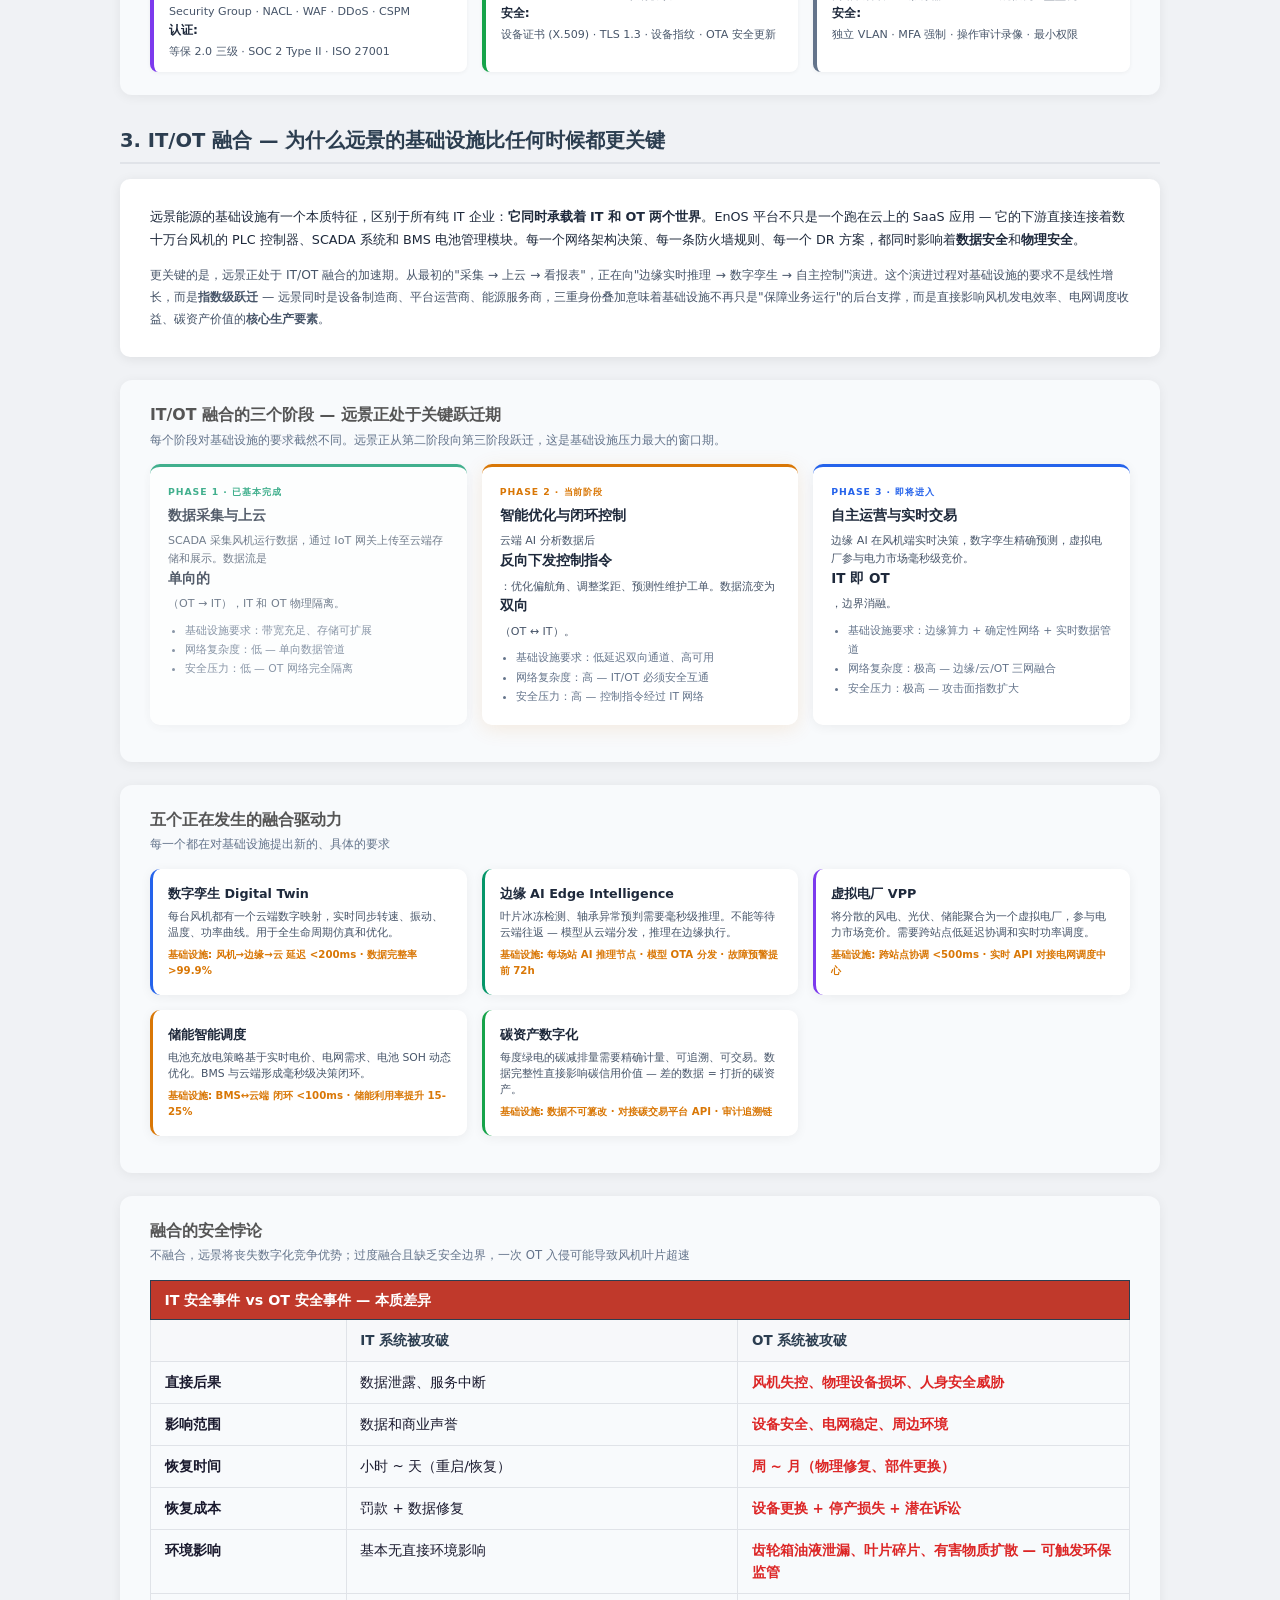
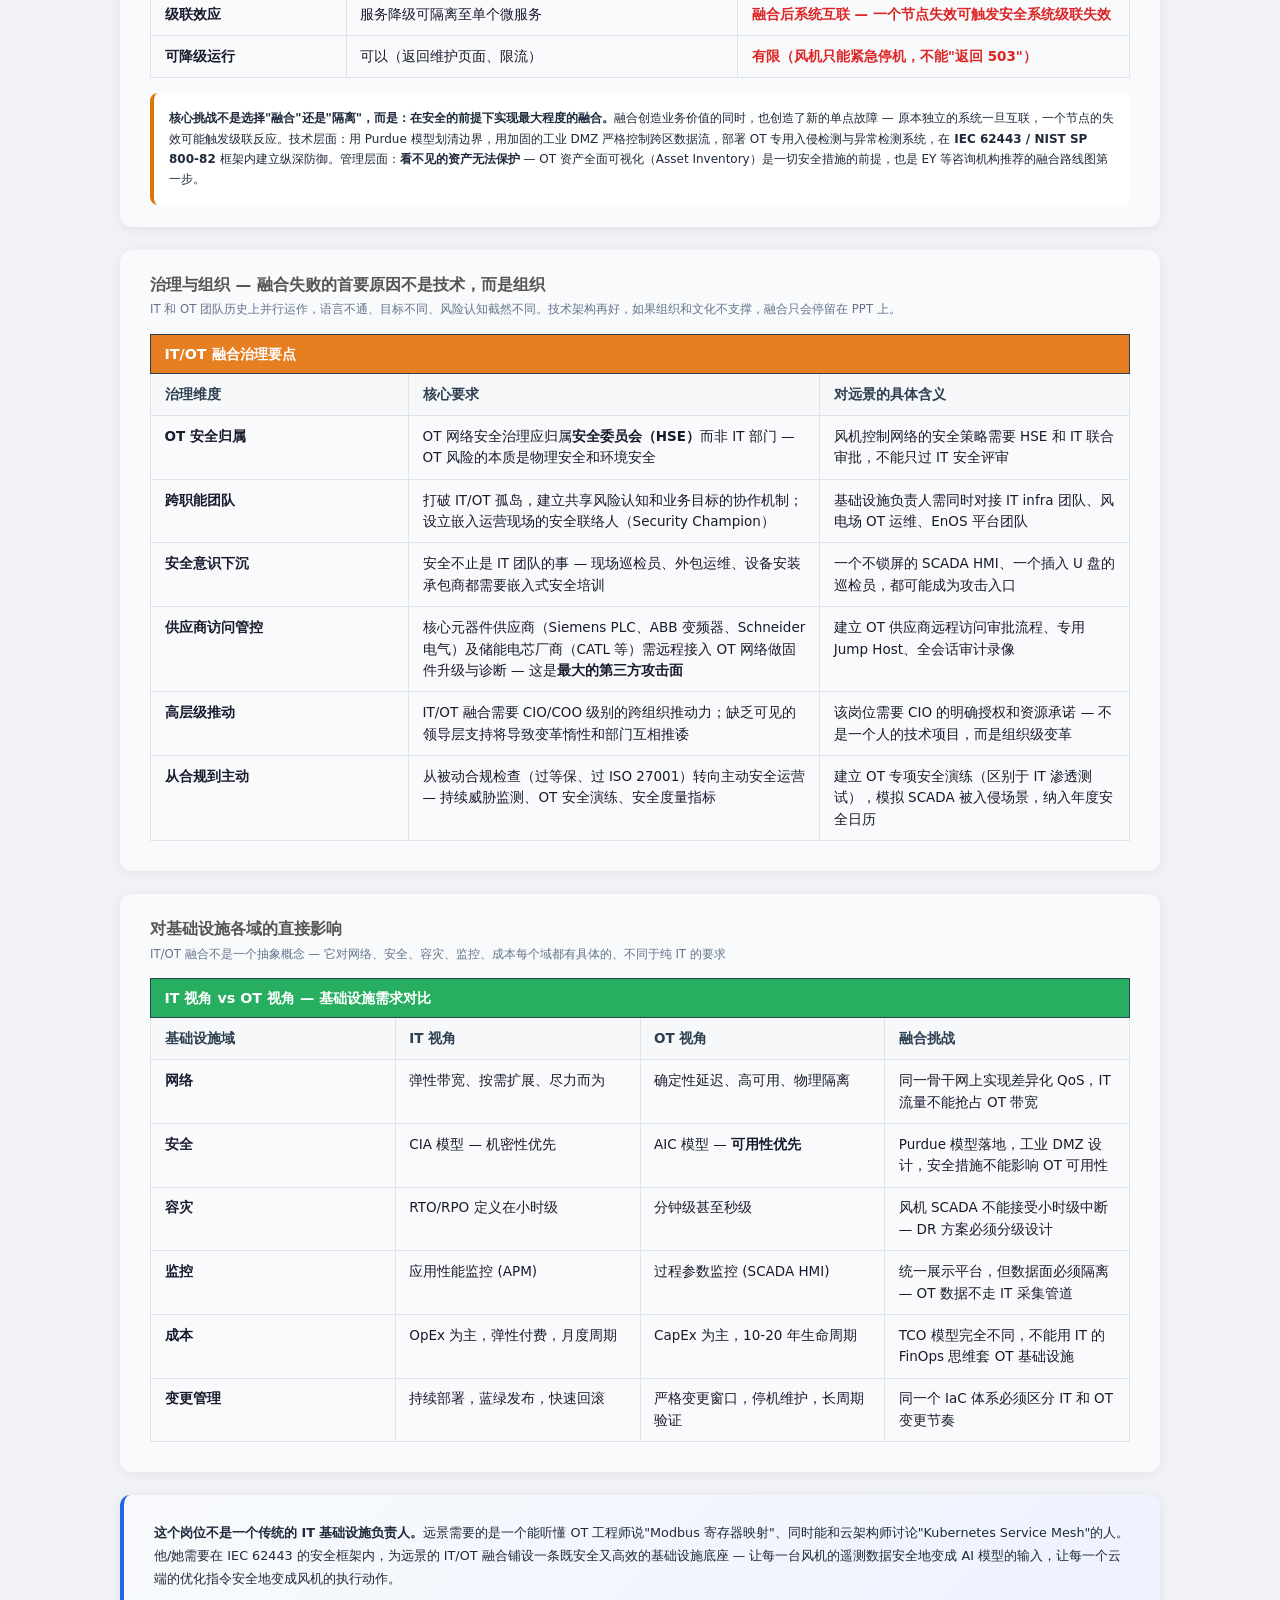
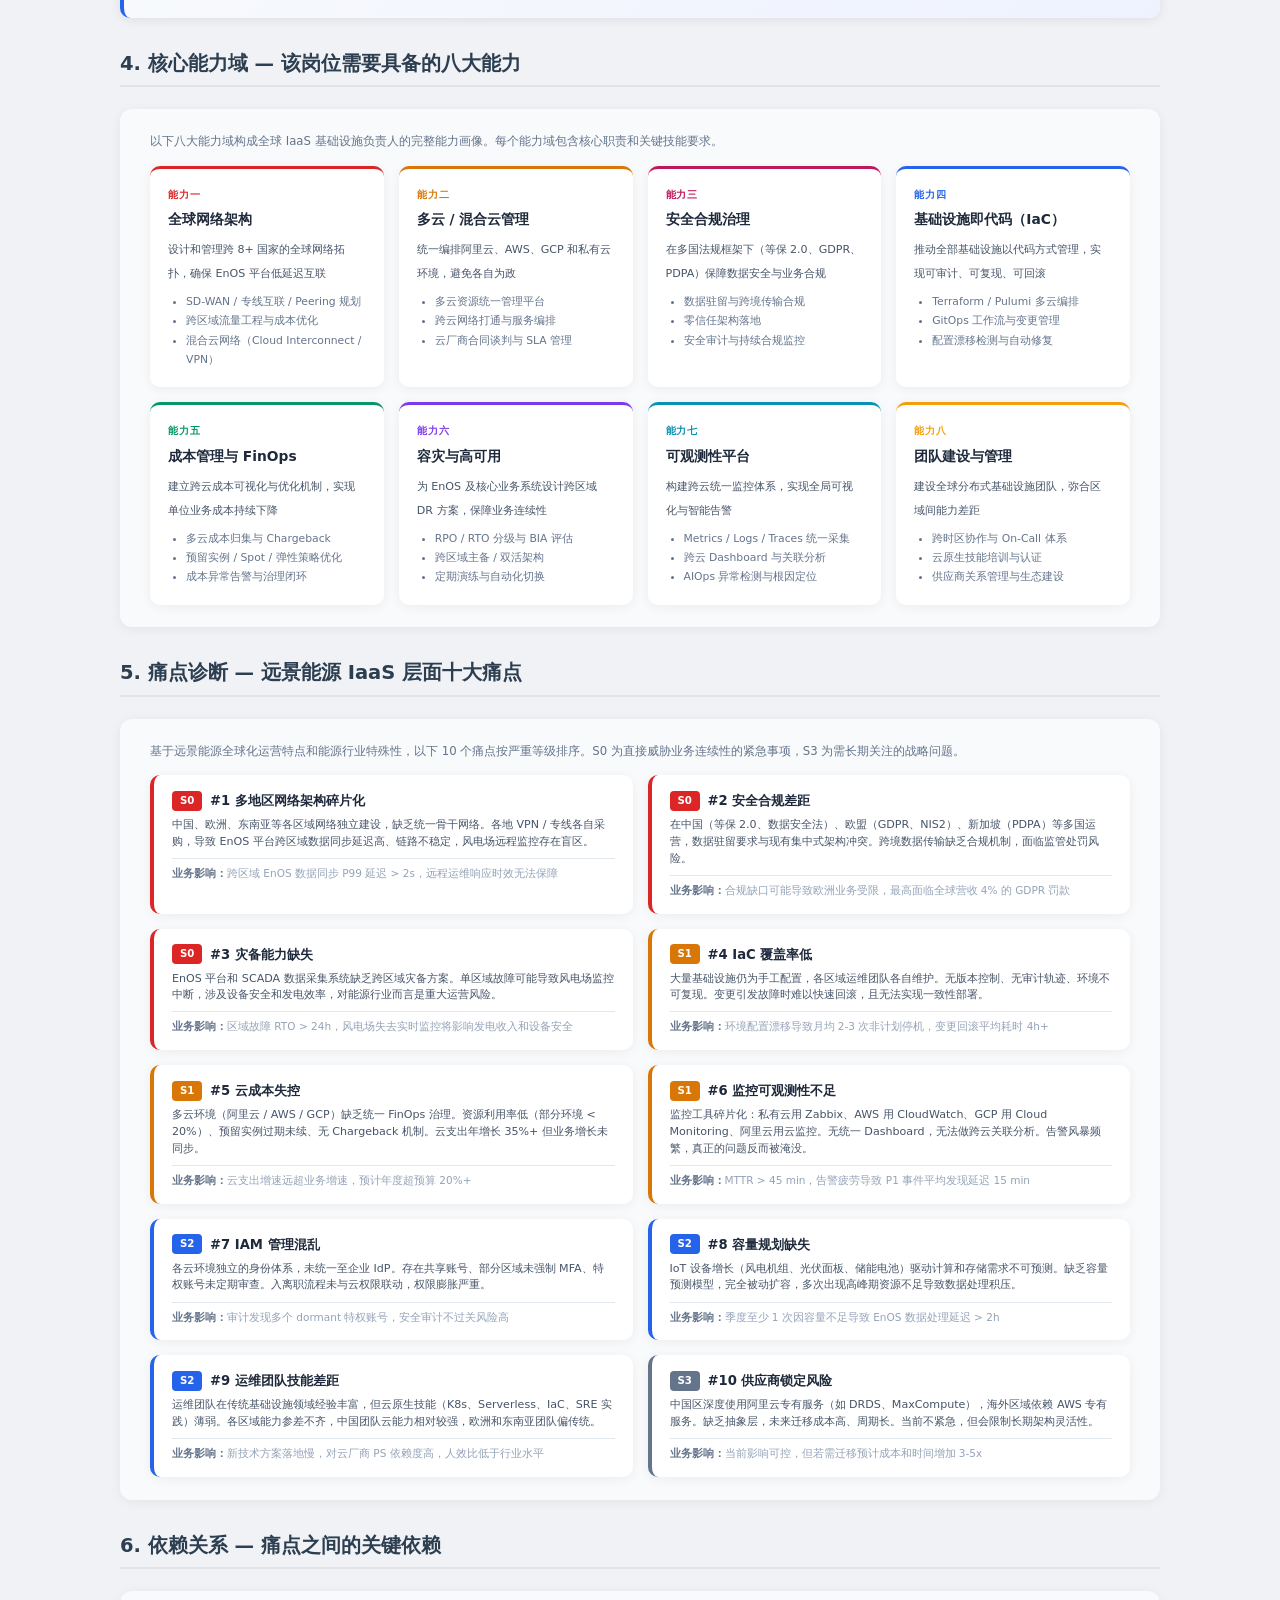
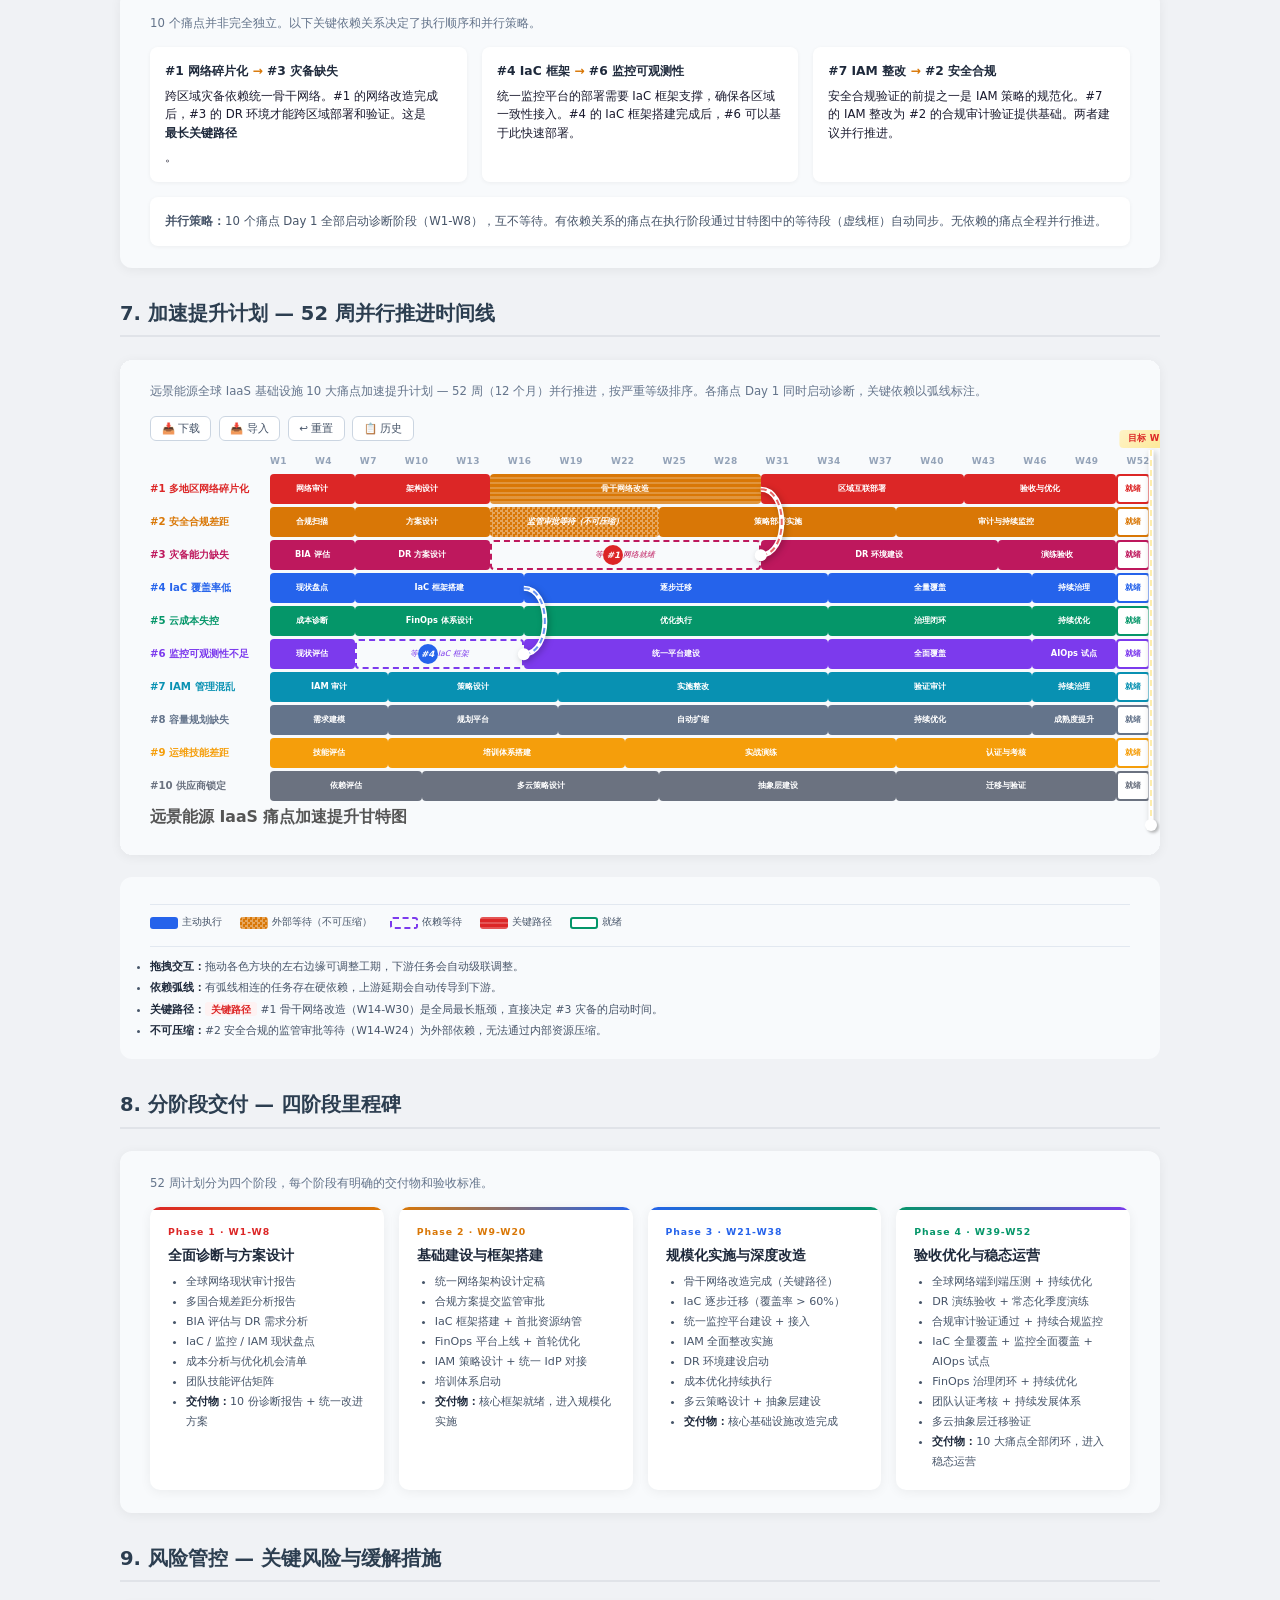
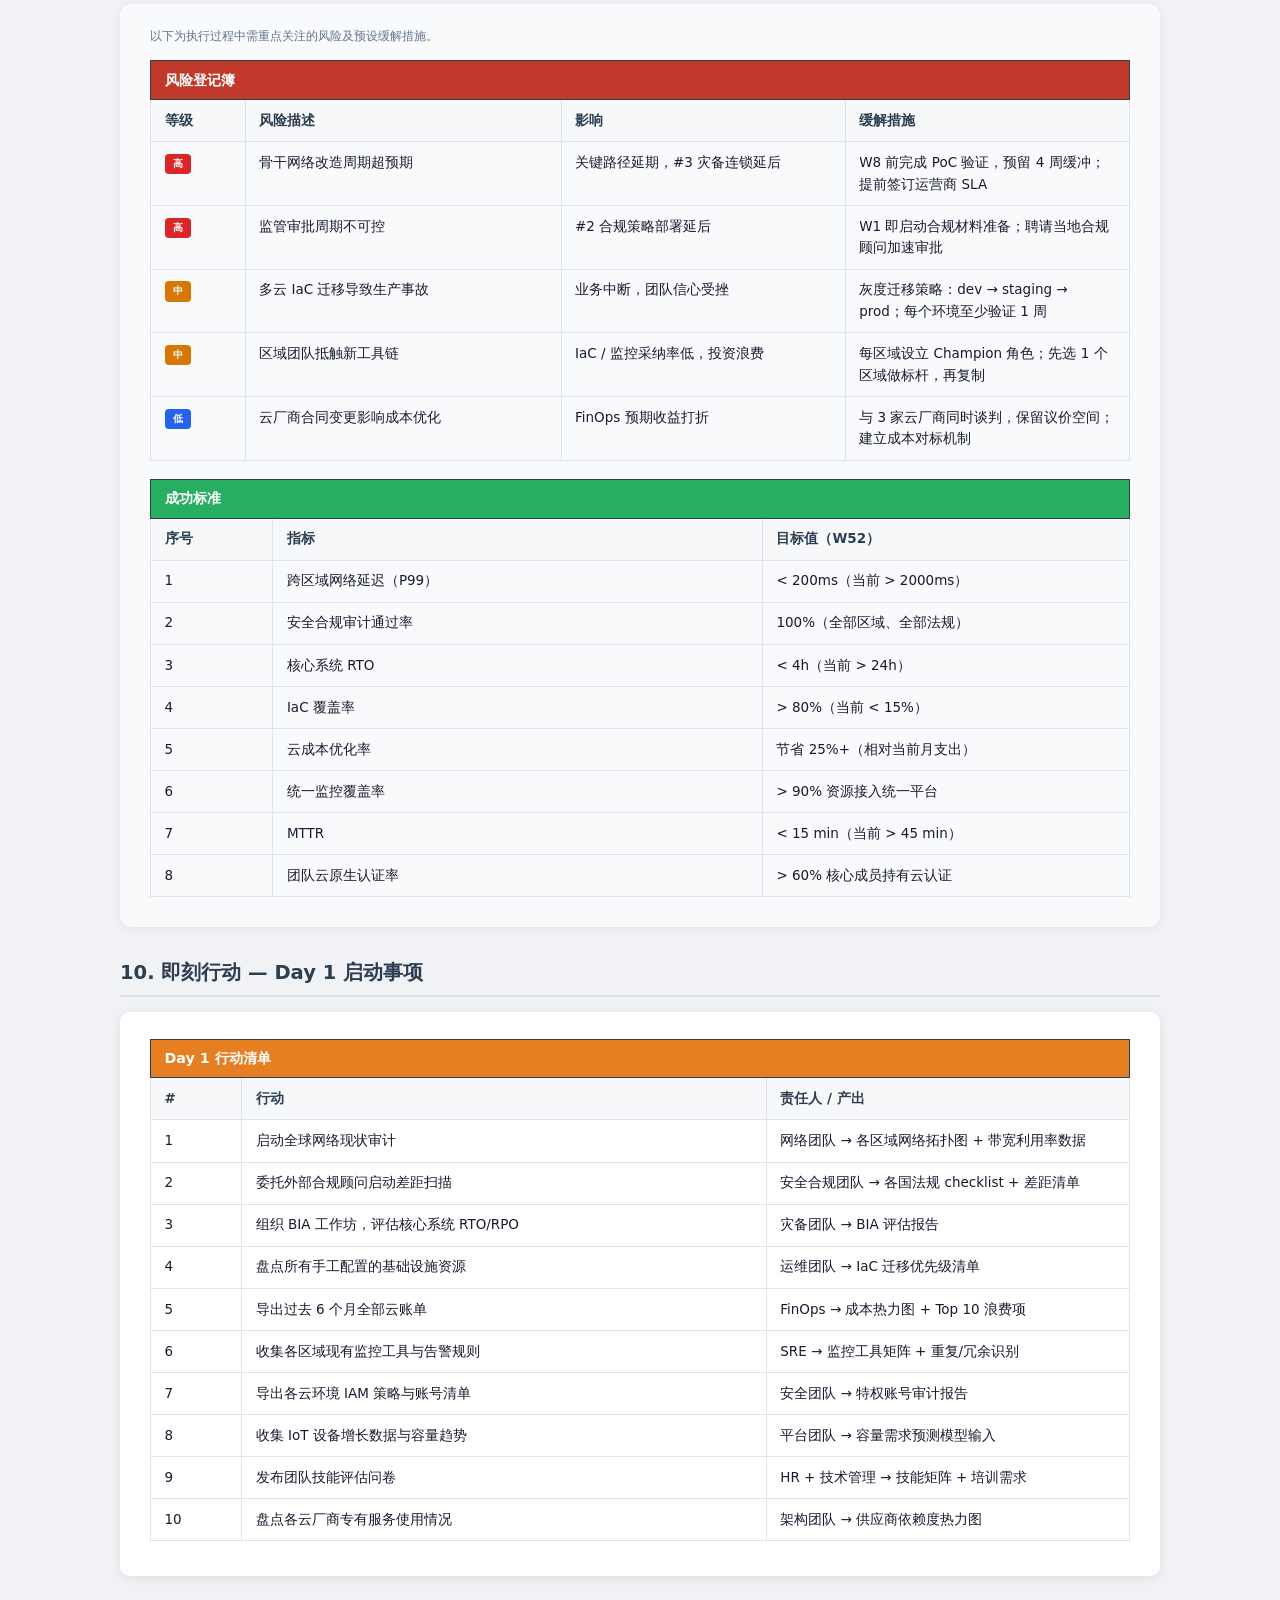
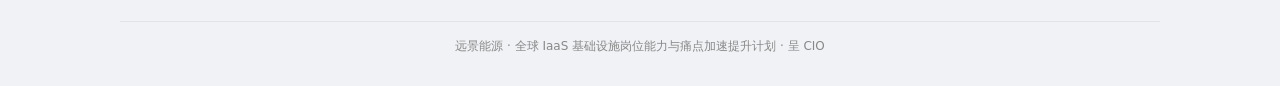
==== commit 16f8a745: "Fix Gantt text clipping: merge narrow segments, shorten labels, widen grid Co-Authored-By: Claude Op" ====
--- a/index.html
+++ b/index.html
@@ -51,7 +51,7 @@
 .gt{background:#f8fafc;border-radius:12px;padding:1.5rem 2rem;box-shadow:0 2px 12px rgba(0,0,0,.06);overflow-x:auto;margin:1.5rem 0}
 .gt h3{margin:0 0 .2rem;font-size:1.05rem}
 .gt>p{font-size:.78rem;color:#64748b;margin:0 0 1rem}
-.gt-wrap{min-width:600px;position:relative}
+.gt-wrap{min-width:1000px;position:relative}
 .gt-cutover{position:absolute;right:0;top:0;bottom:0;width:10px;background:transparent;cursor:col-resize;z-index:10;box-sizing:content-box}
 .gt-cutover svg{position:absolute;right:-4px;top:0;width:6px;height:100%;overflow:visible;filter:drop-shadow(2px 2px 3px rgba(0,0,0,.25))}
 .gt-cutover .cut-halo{stroke:#fff;stroke-width:5}
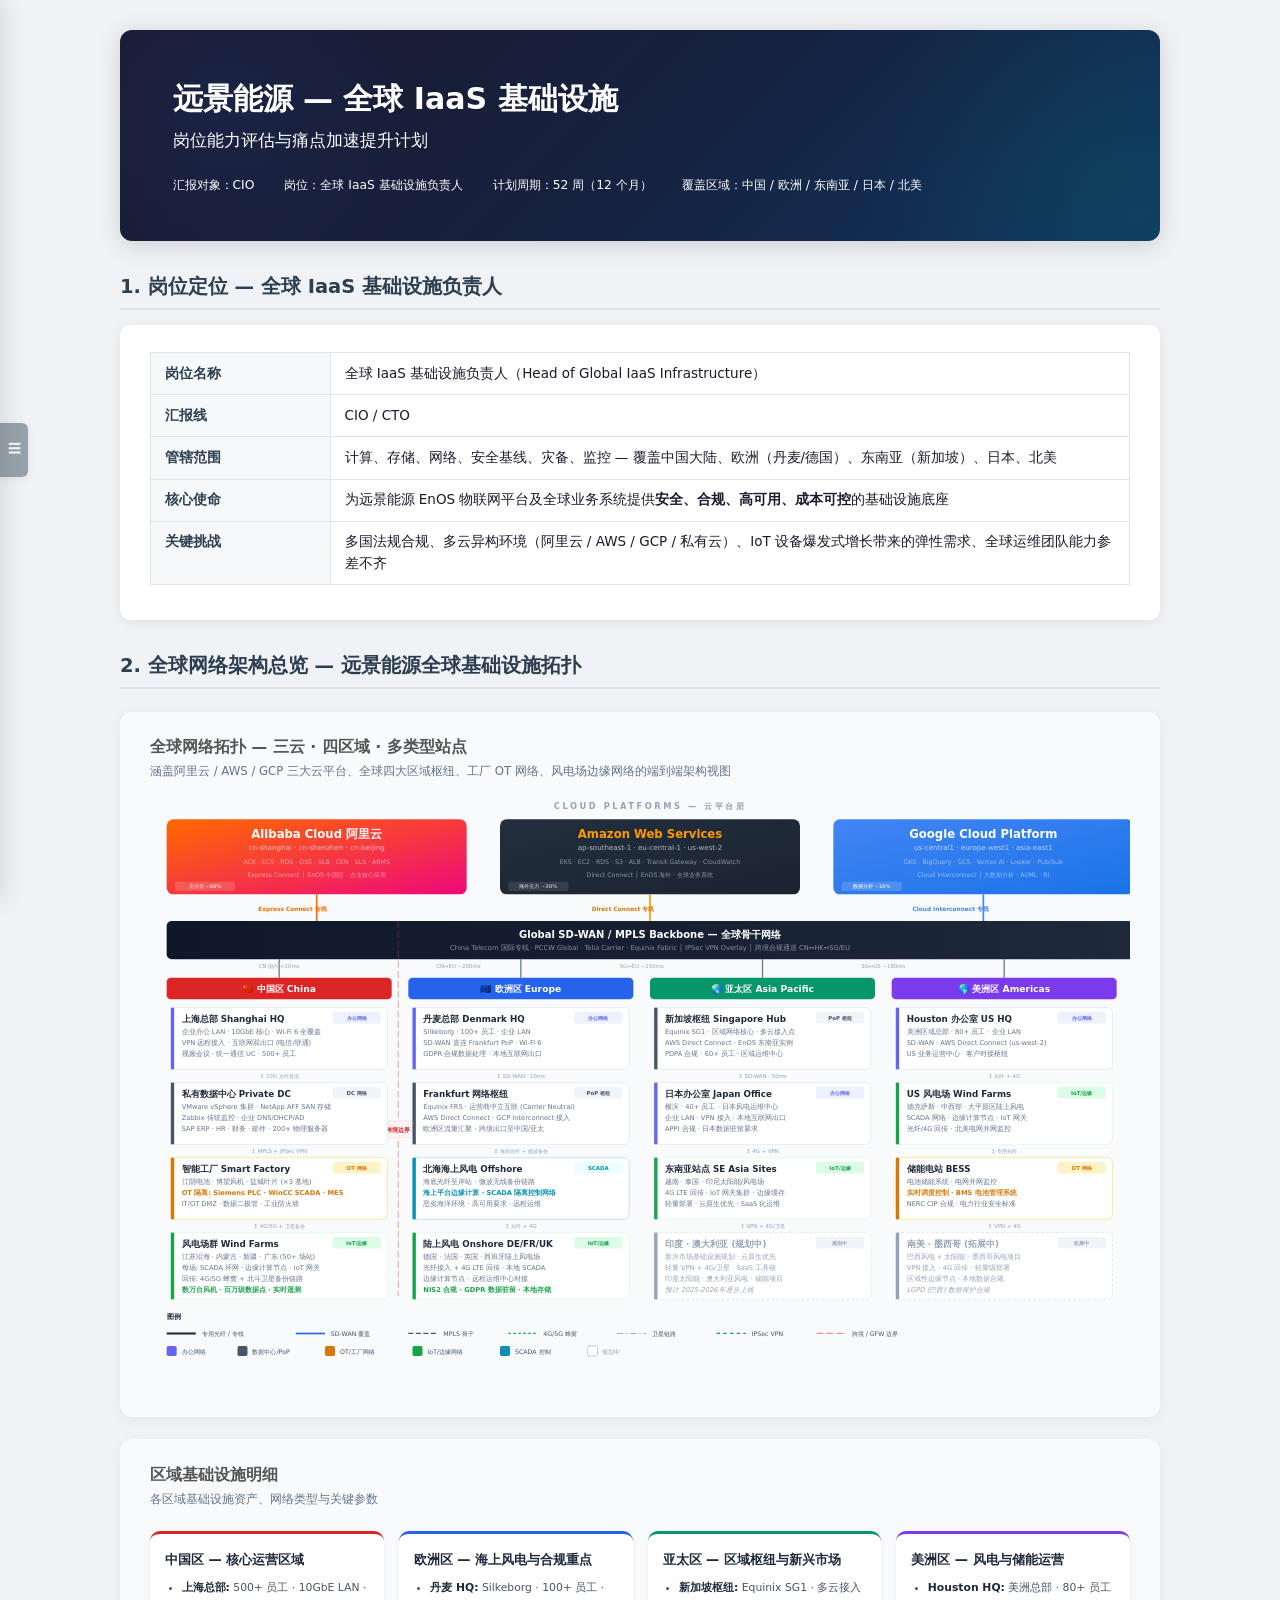
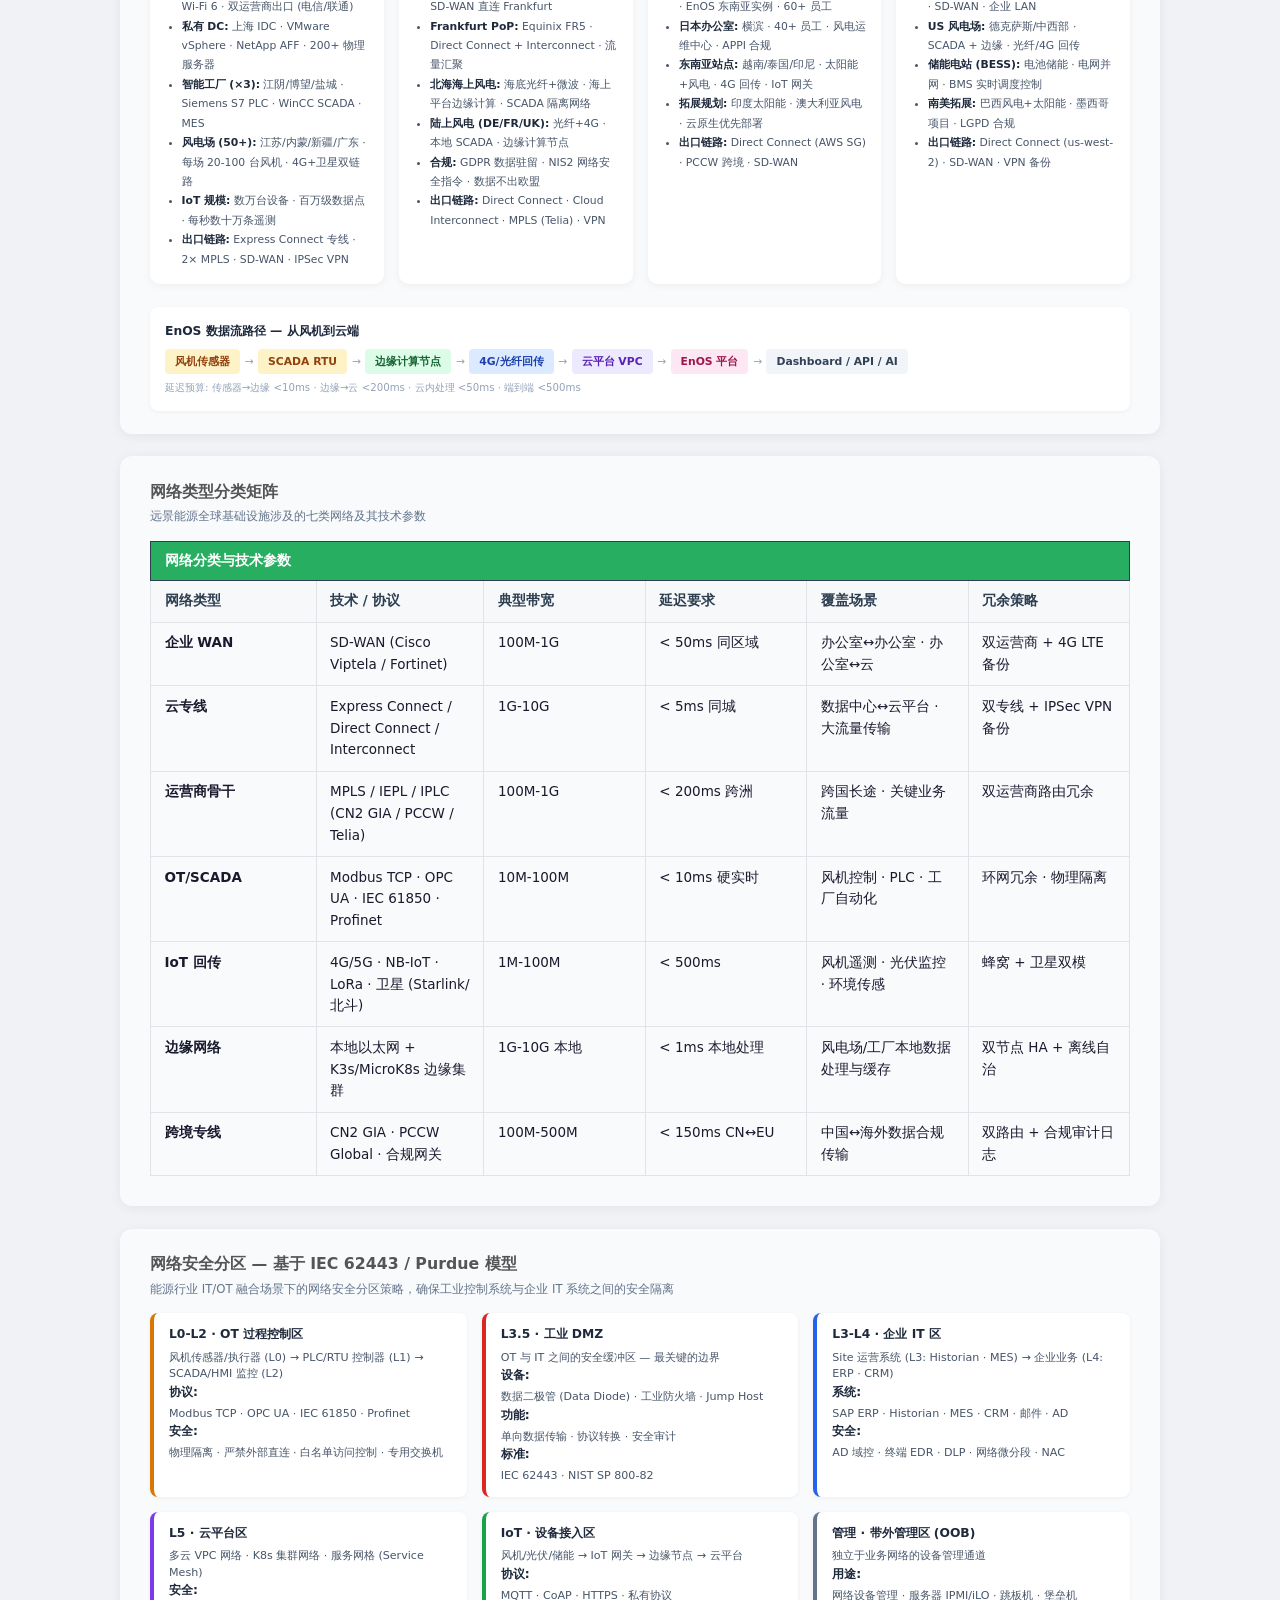
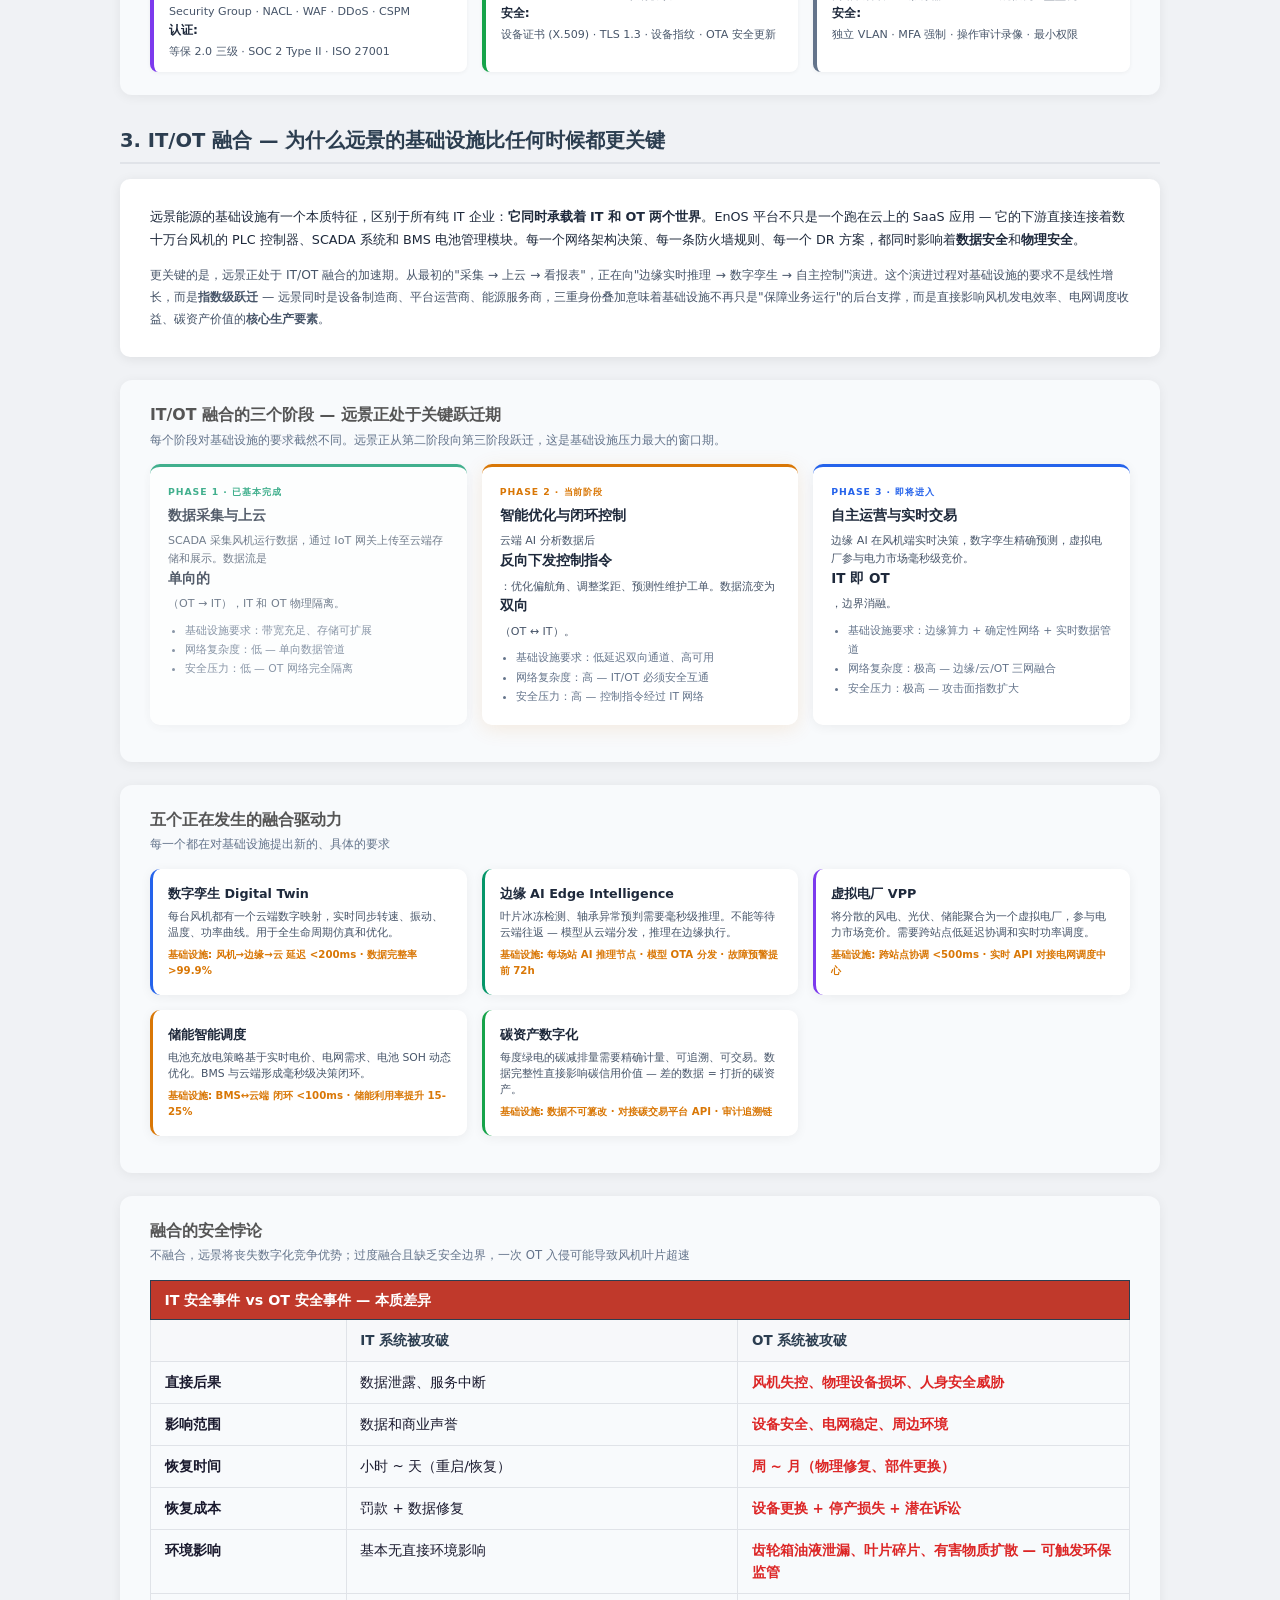
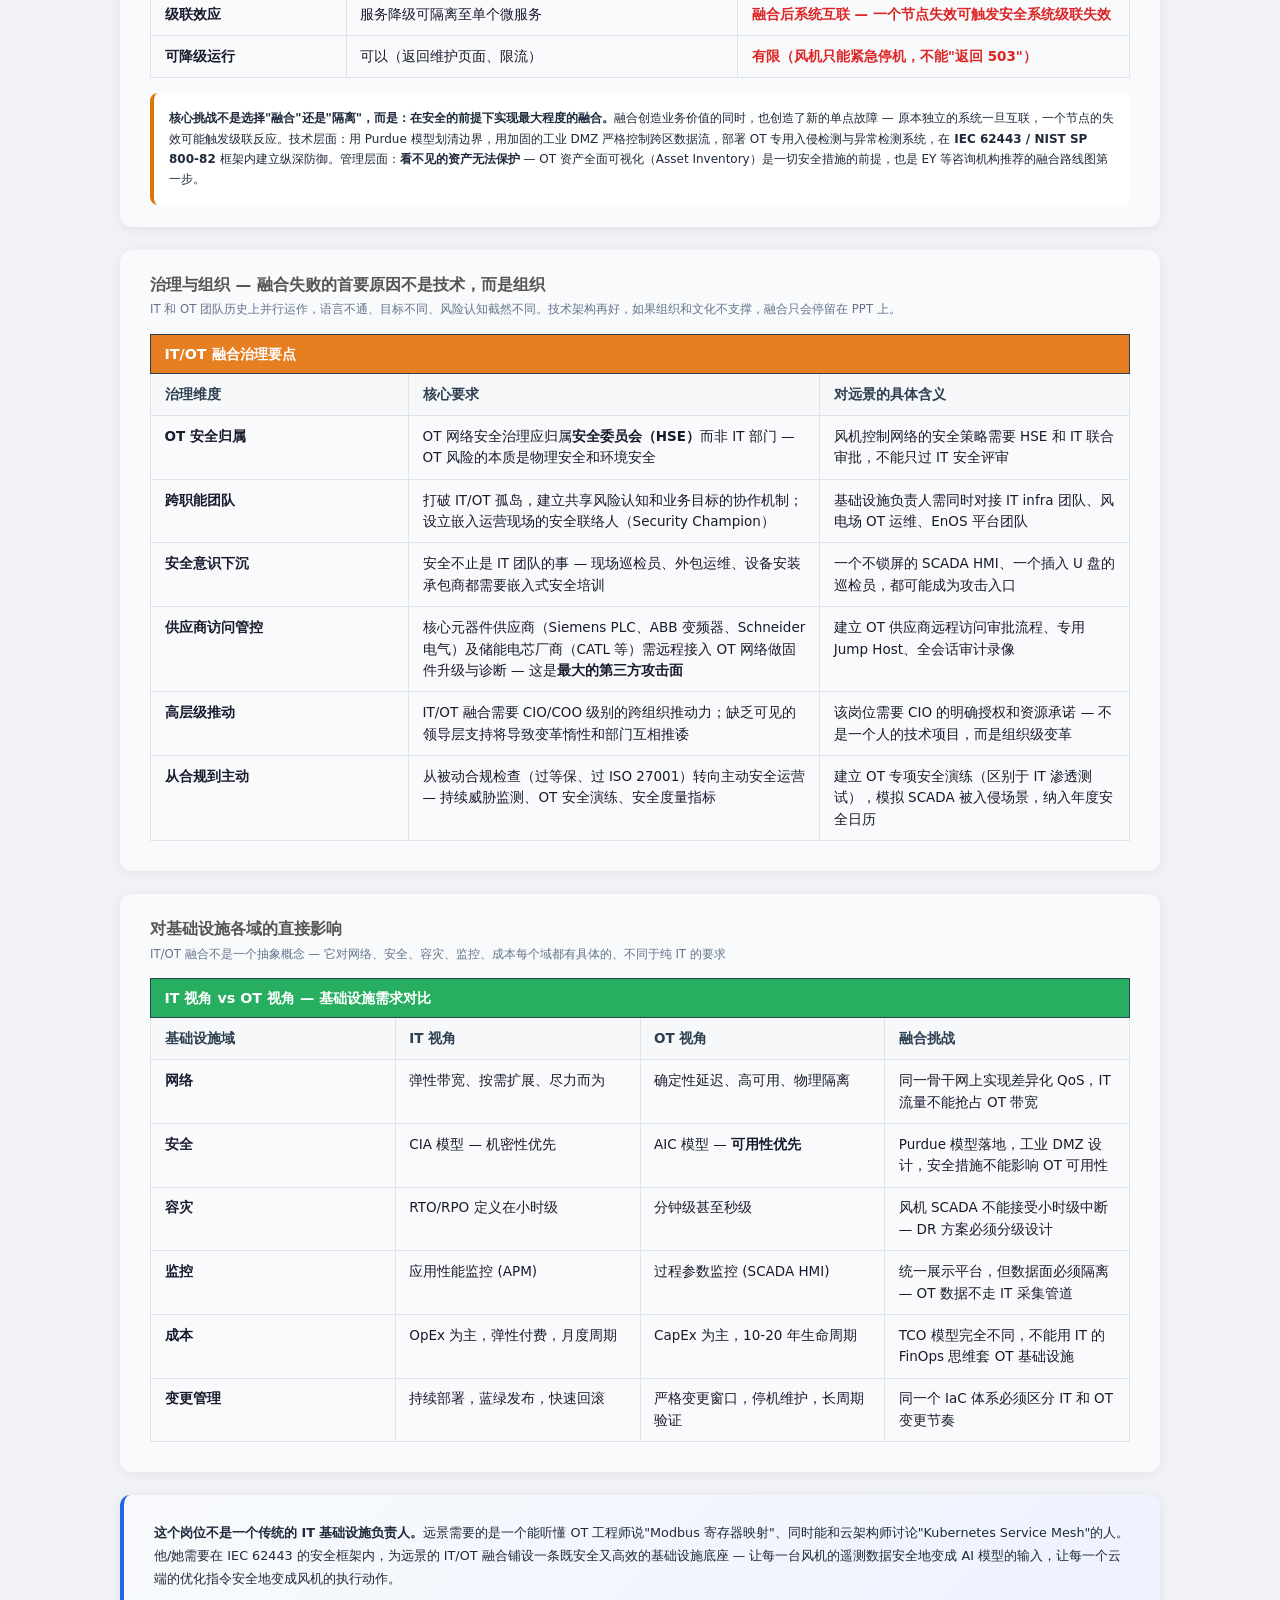
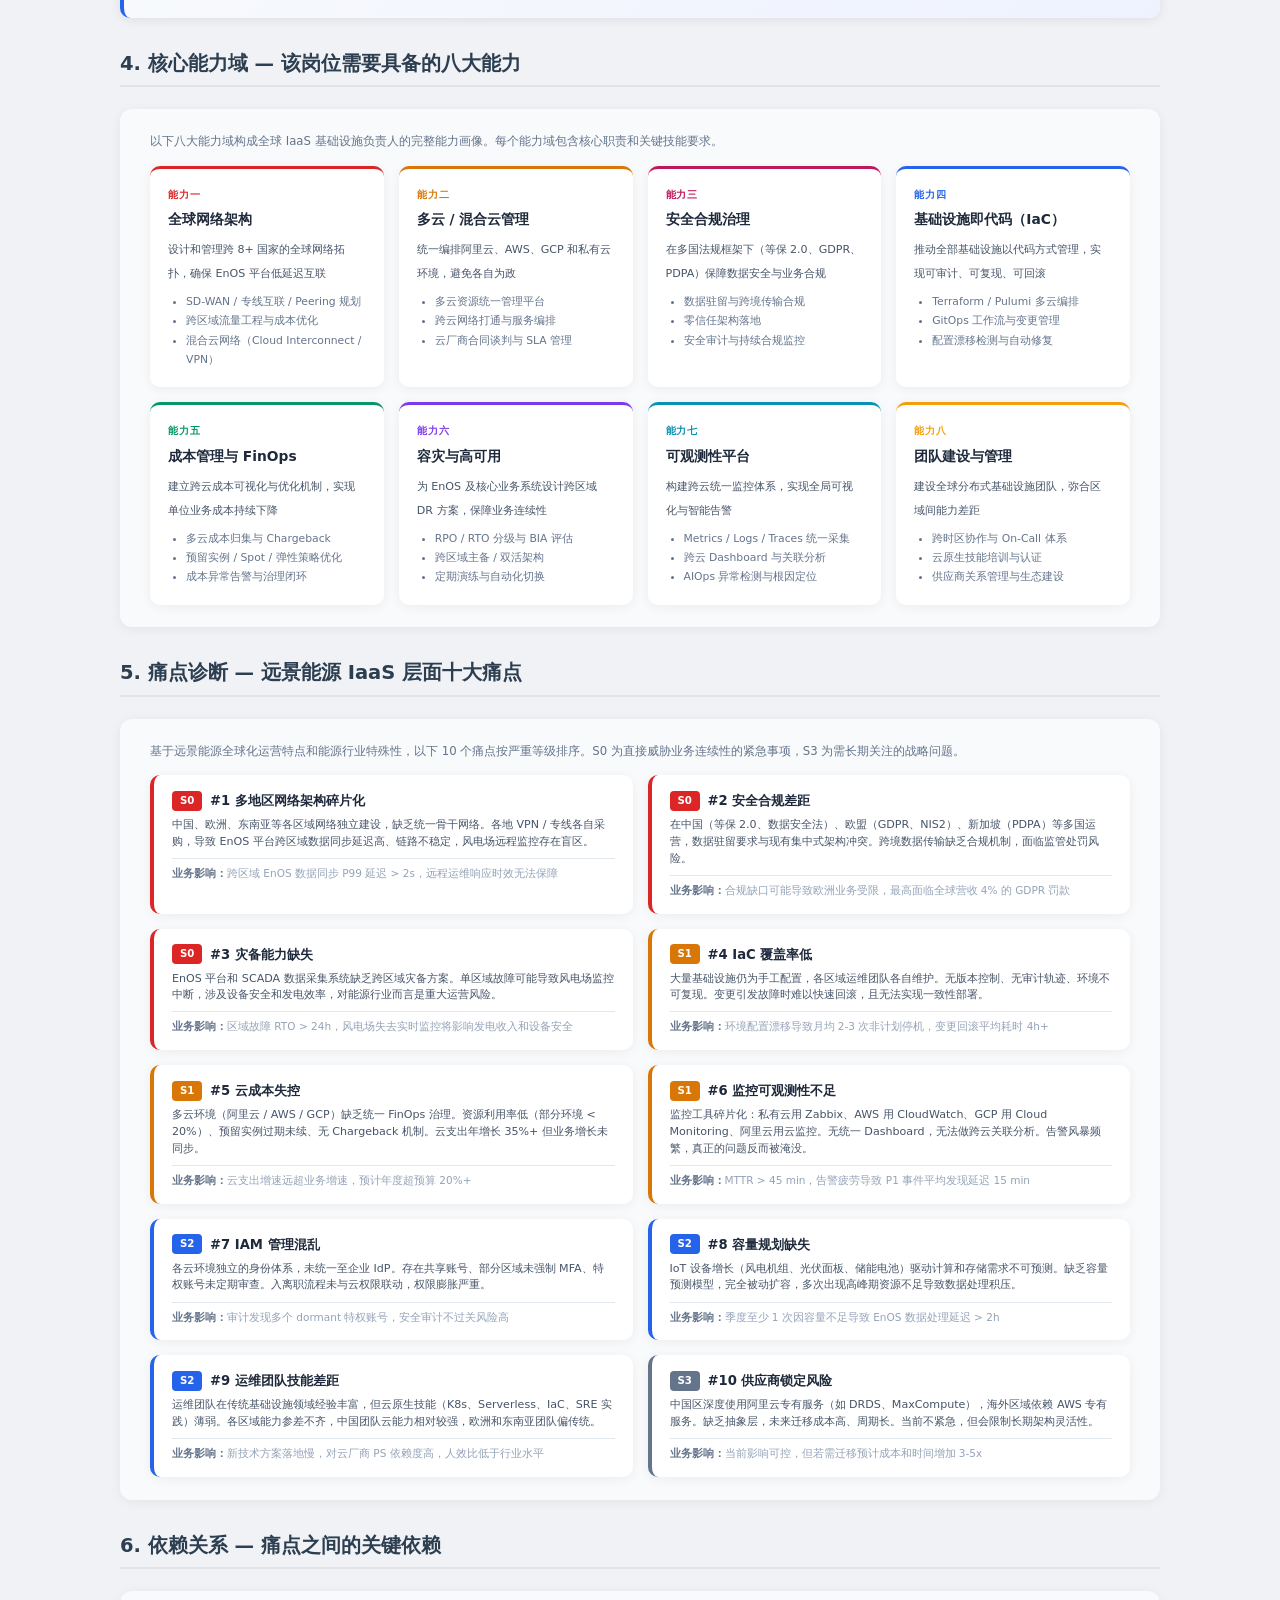
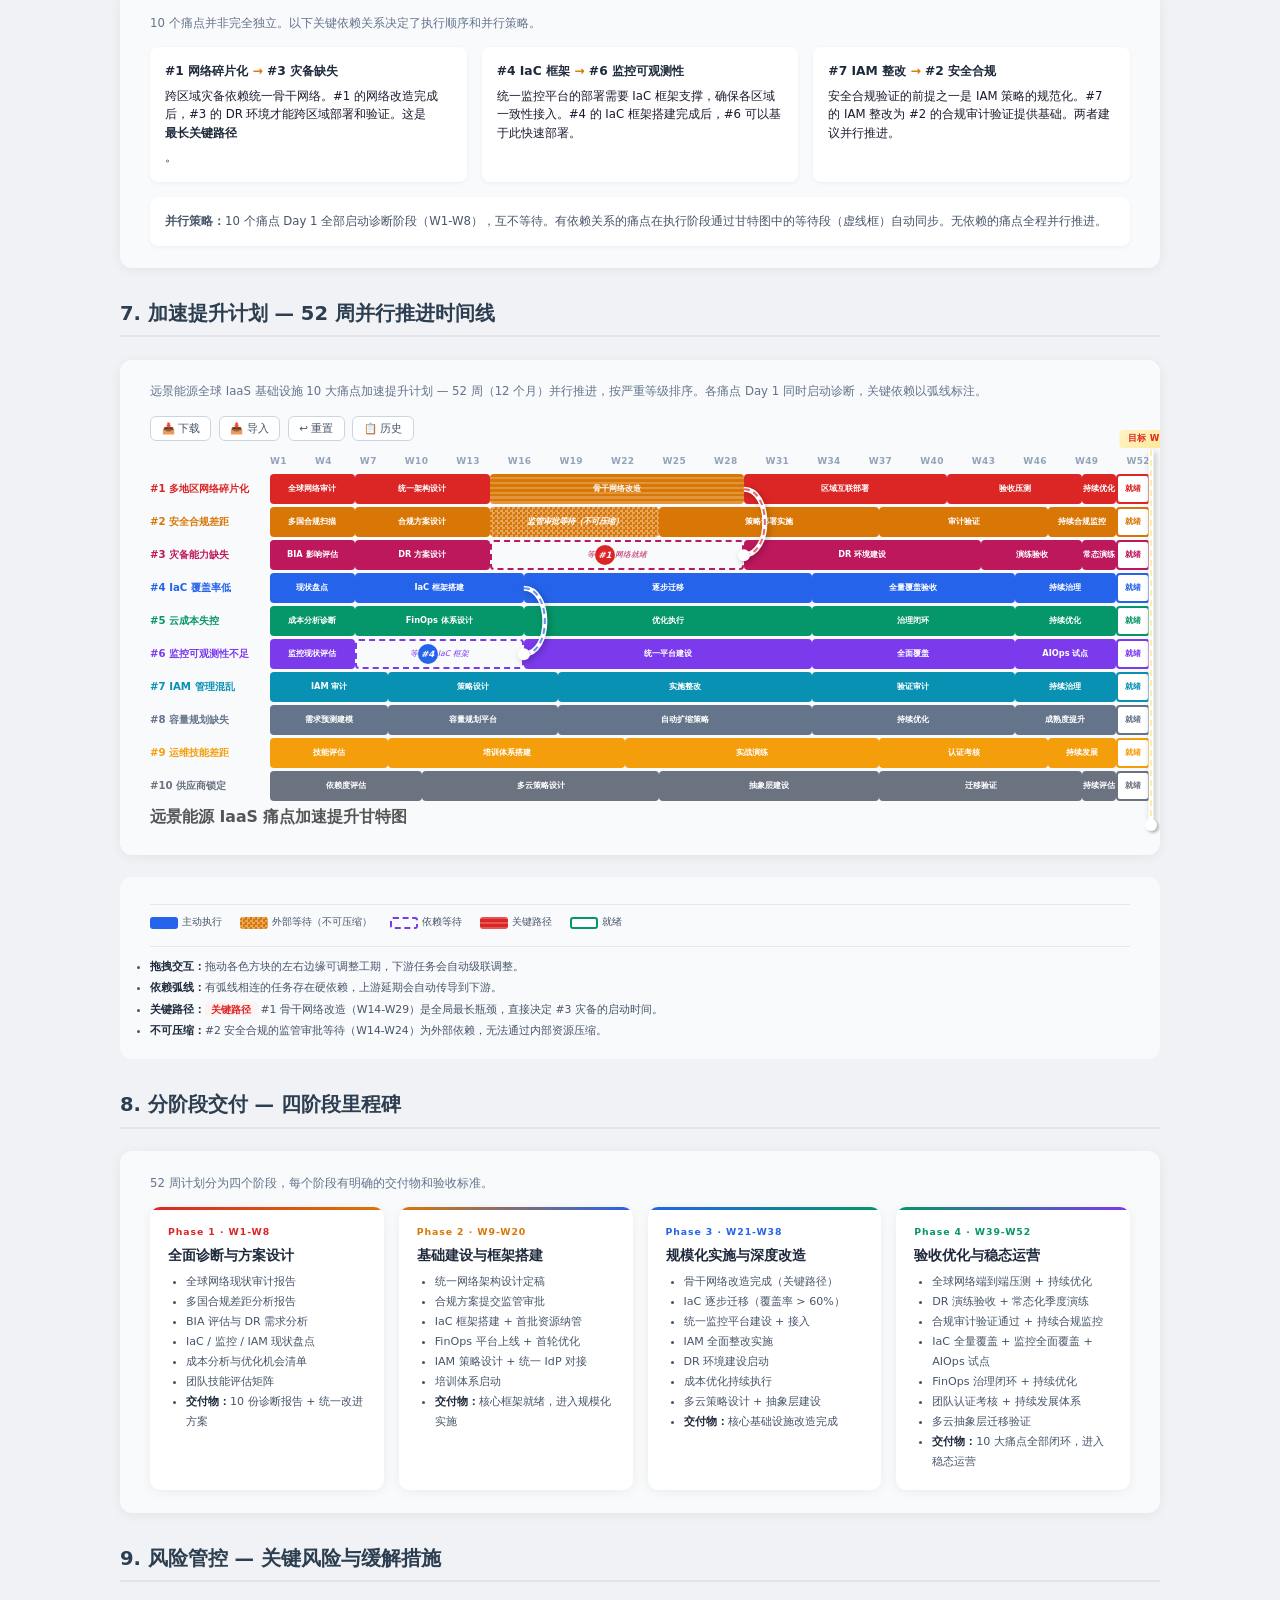
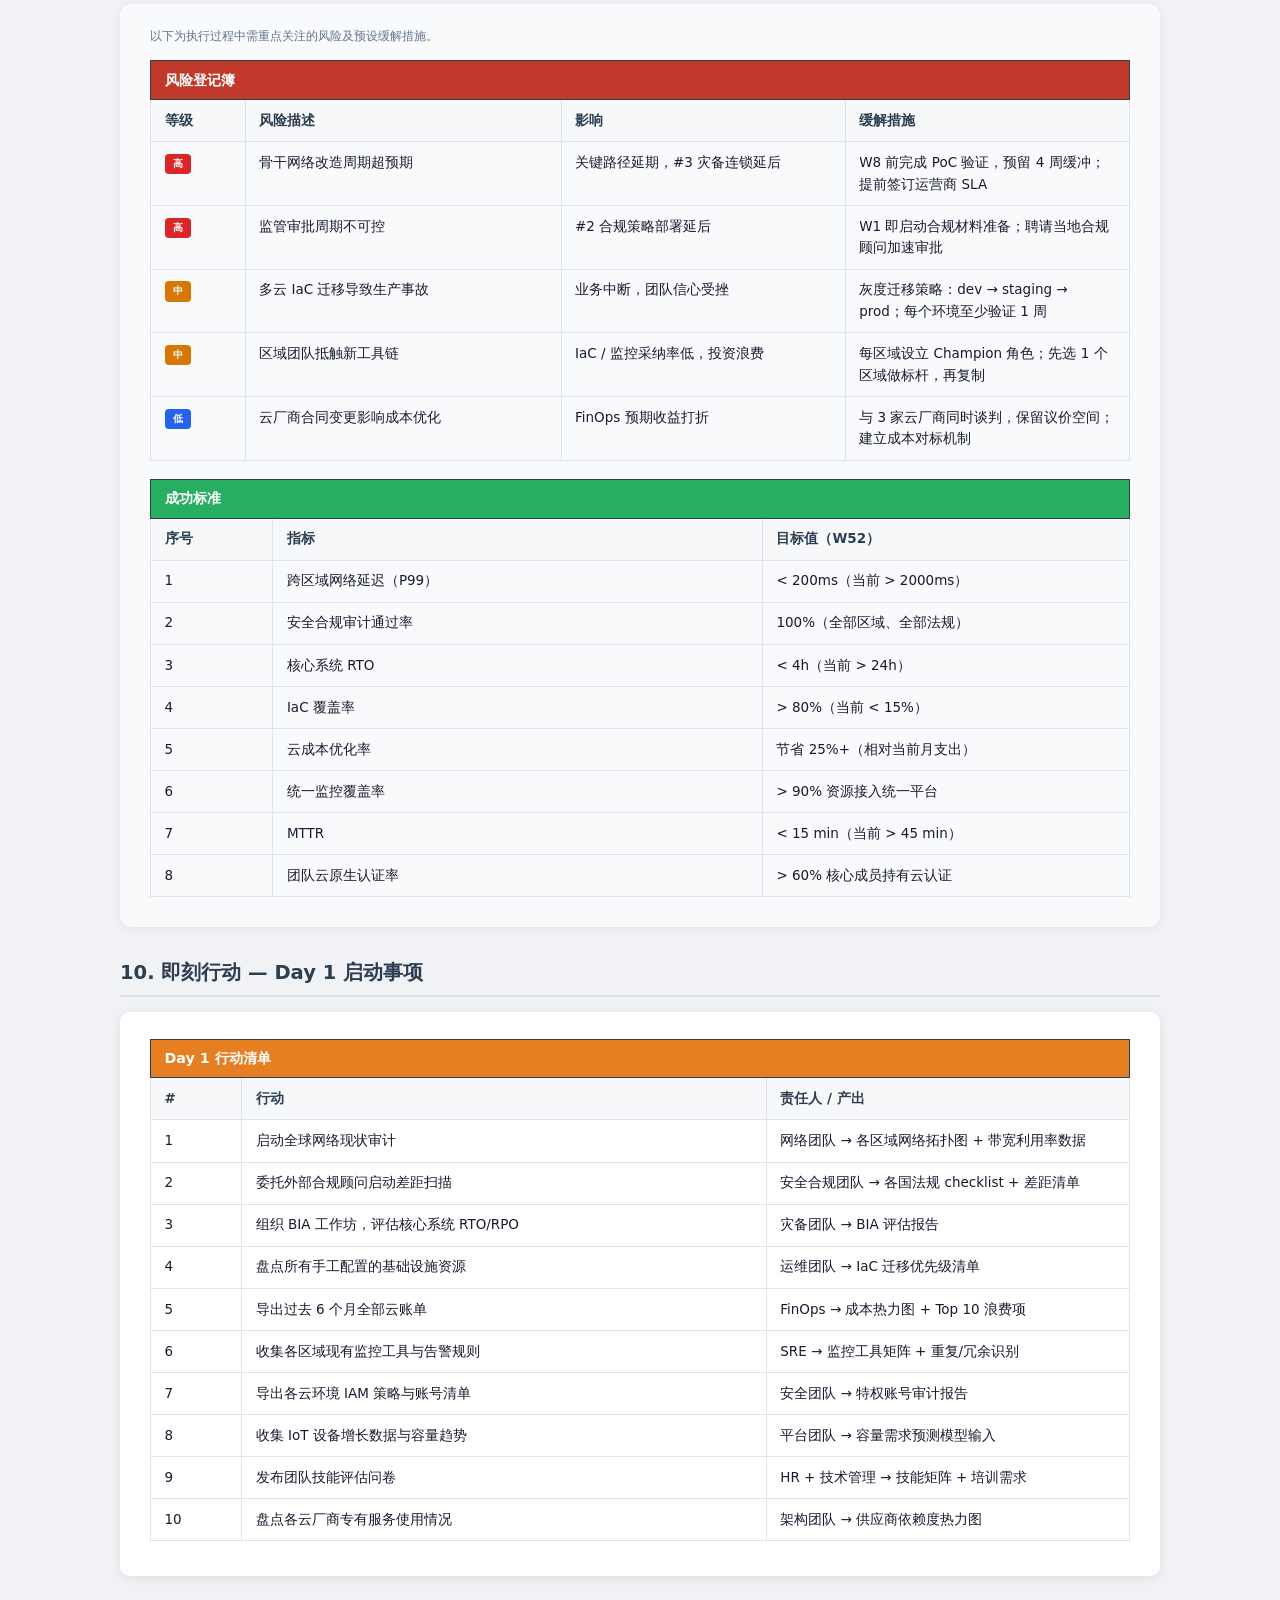
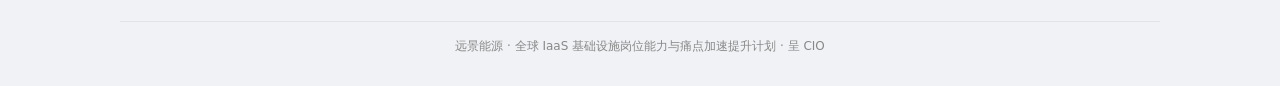
==== commit 01488ce5: "Restore all Gantt segments, shrink longest by 1 week for 2-col done slot Co-Authored-By: Claude Opus" ====
--- a/index.html
+++ b/index.html
@@ -1007,7 +1007,7 @@
 <ul class="gt-notes">
   <li><b>拖拽交互：</b>拖动各色方块的左右边缘可调整工期，下游任务会自动级联调整。</li>
   <li><b>依赖弧线：</b>有弧线相连的任务存在硬依赖，上游延期会自动传导到下游。</li>
-  <li><b>关键路径：</b><em>关键路径</em> #1 骨干网络改造（W14-W30）是全局最长瓶颈，直接决定 #3 灾备的启动时间。</li>
+  <li><b>关键路径：</b><em>关键路径</em> #1 骨干网络改造（W14-W29）是全局最长瓶颈，直接决定 #3 灾备的启动时间。</li>
   <li><b>不可压缩：</b>#2 安全合规的监管审批等待（W14-W24）为外部依赖，无法通过内部资源压缩。</li>
 </ul>
 </div>
